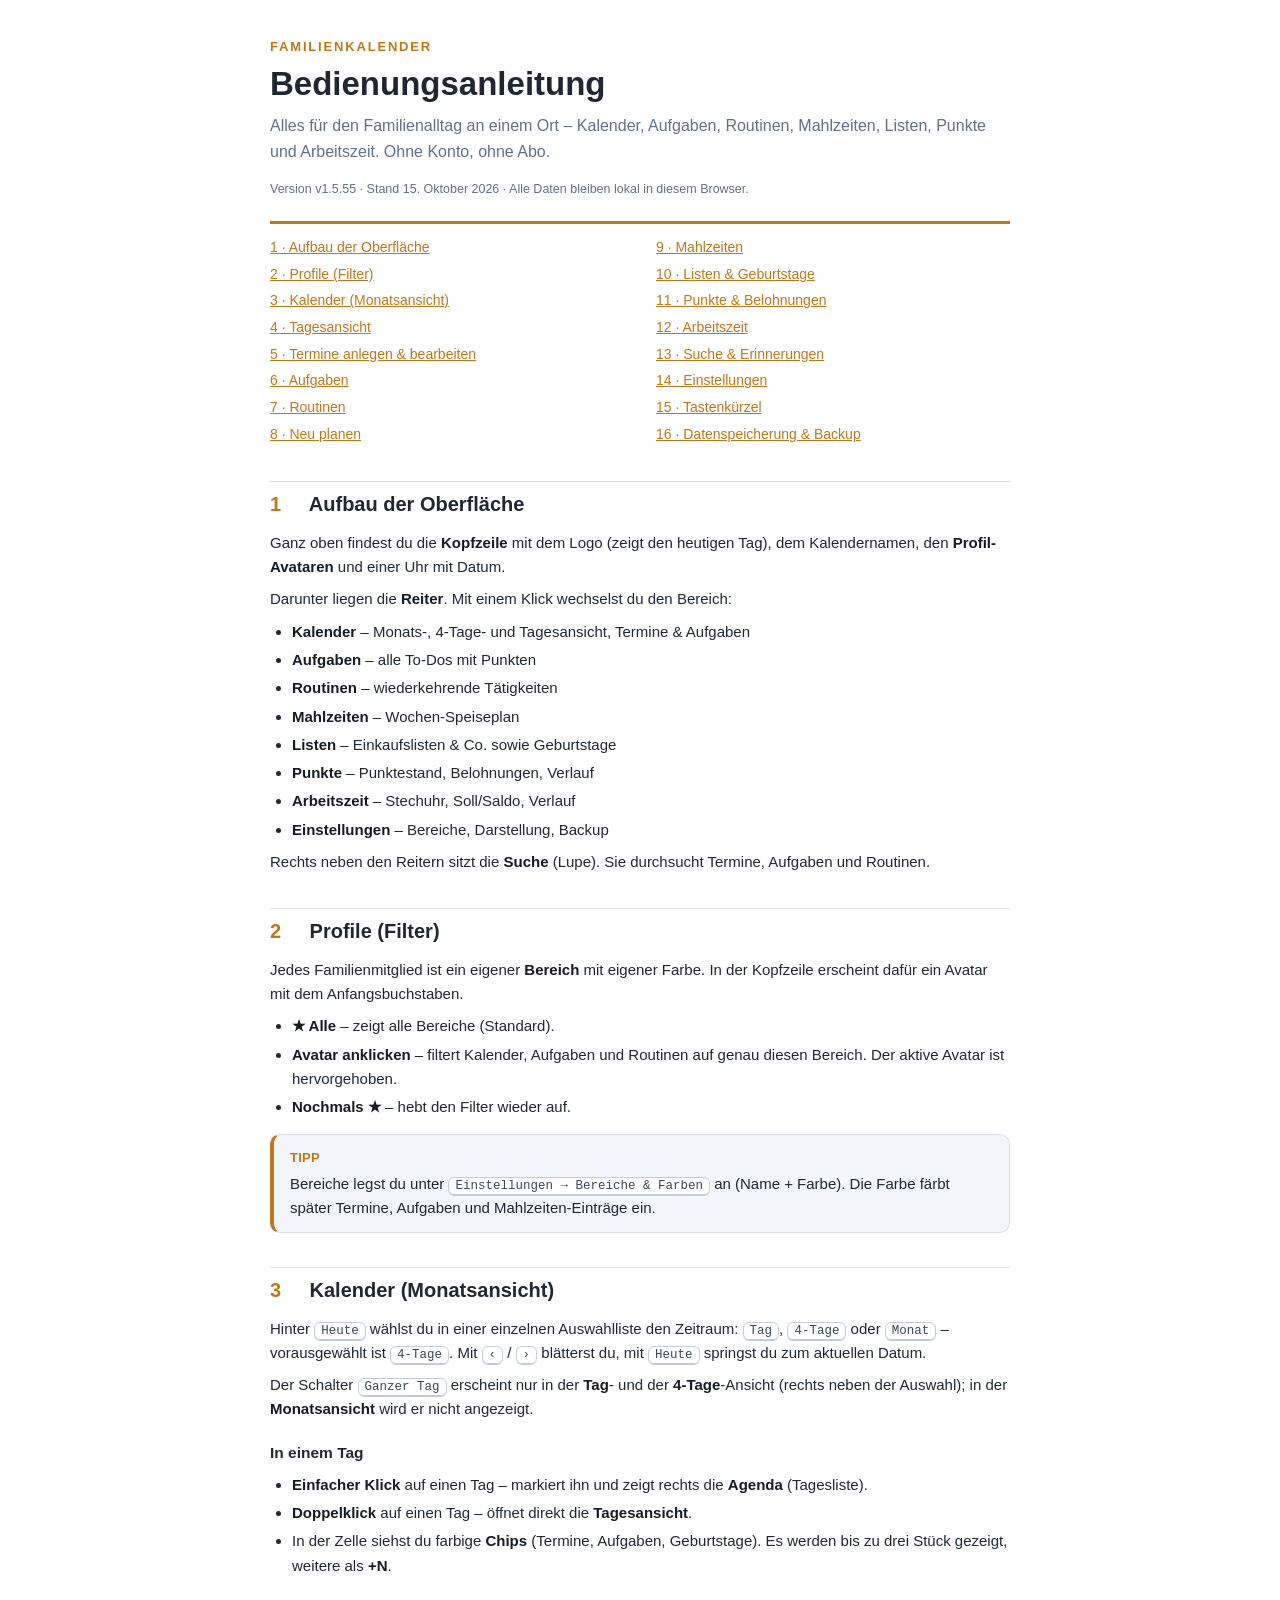
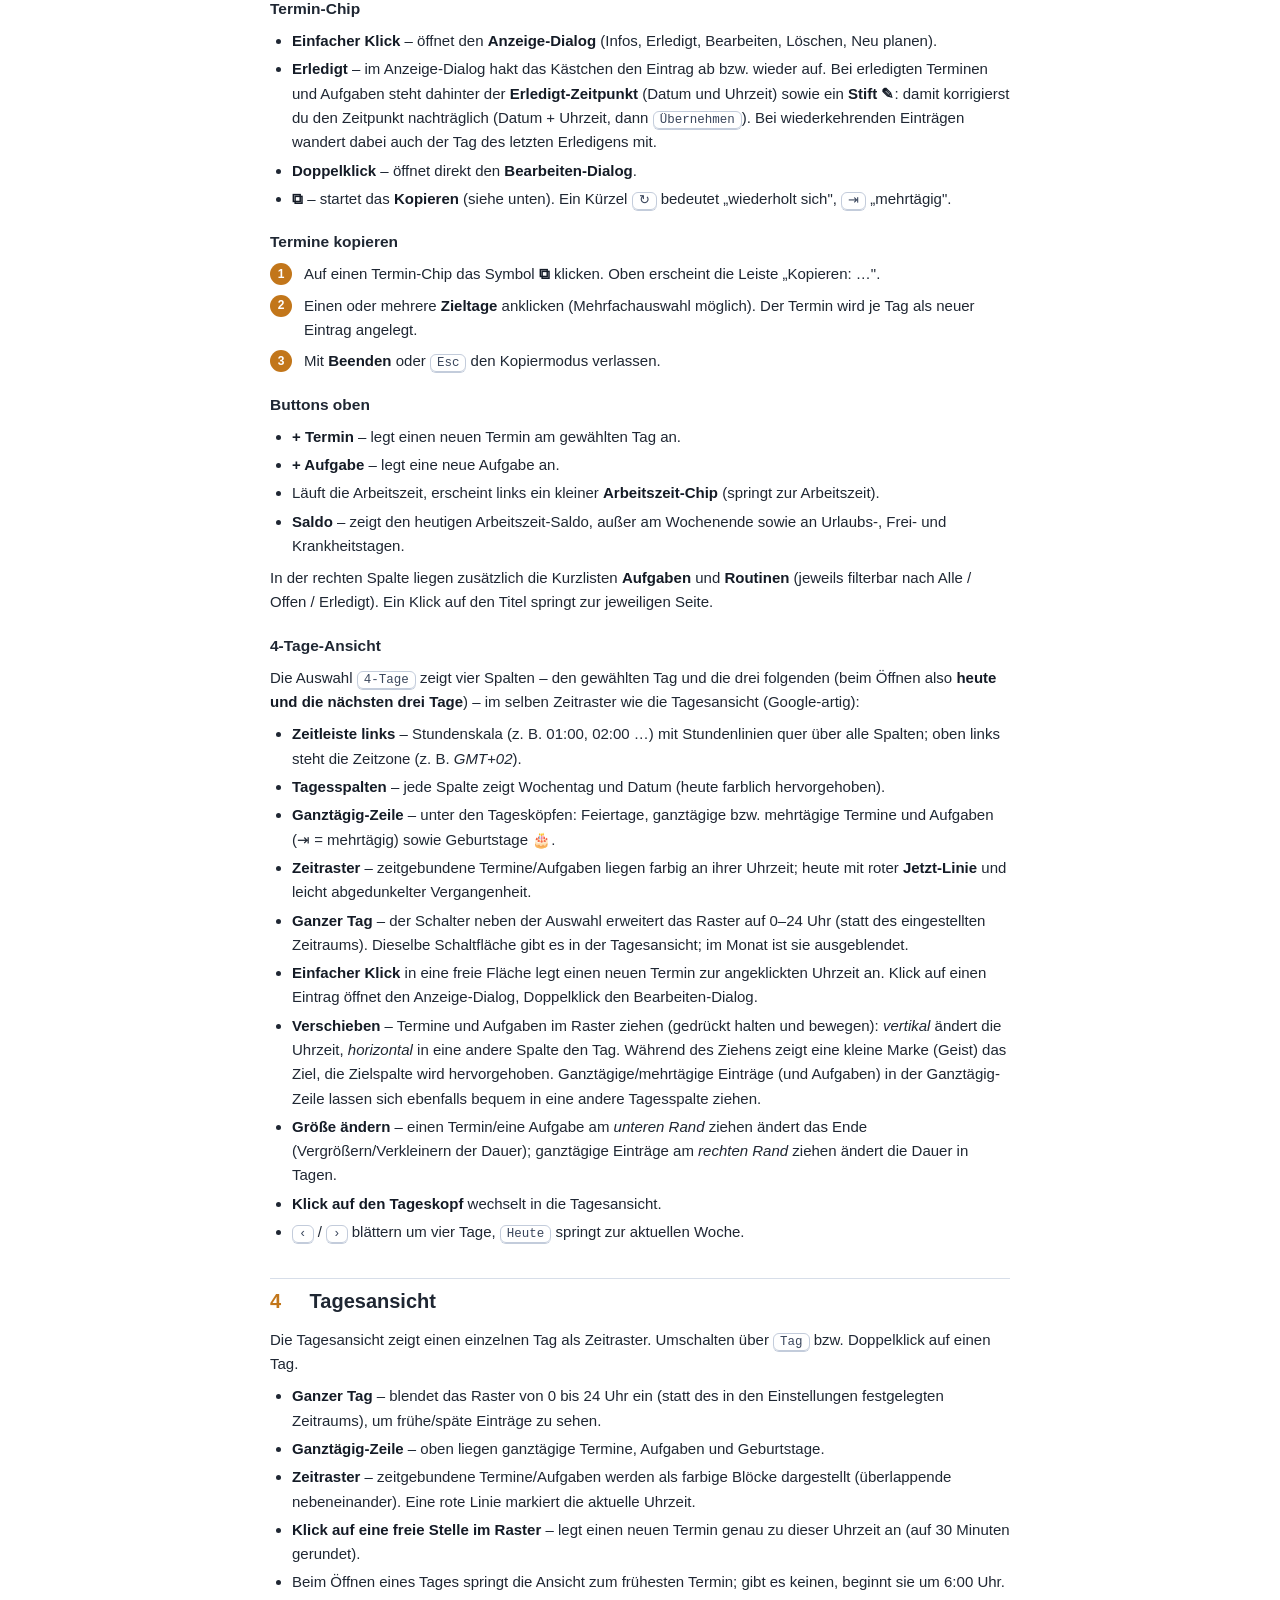
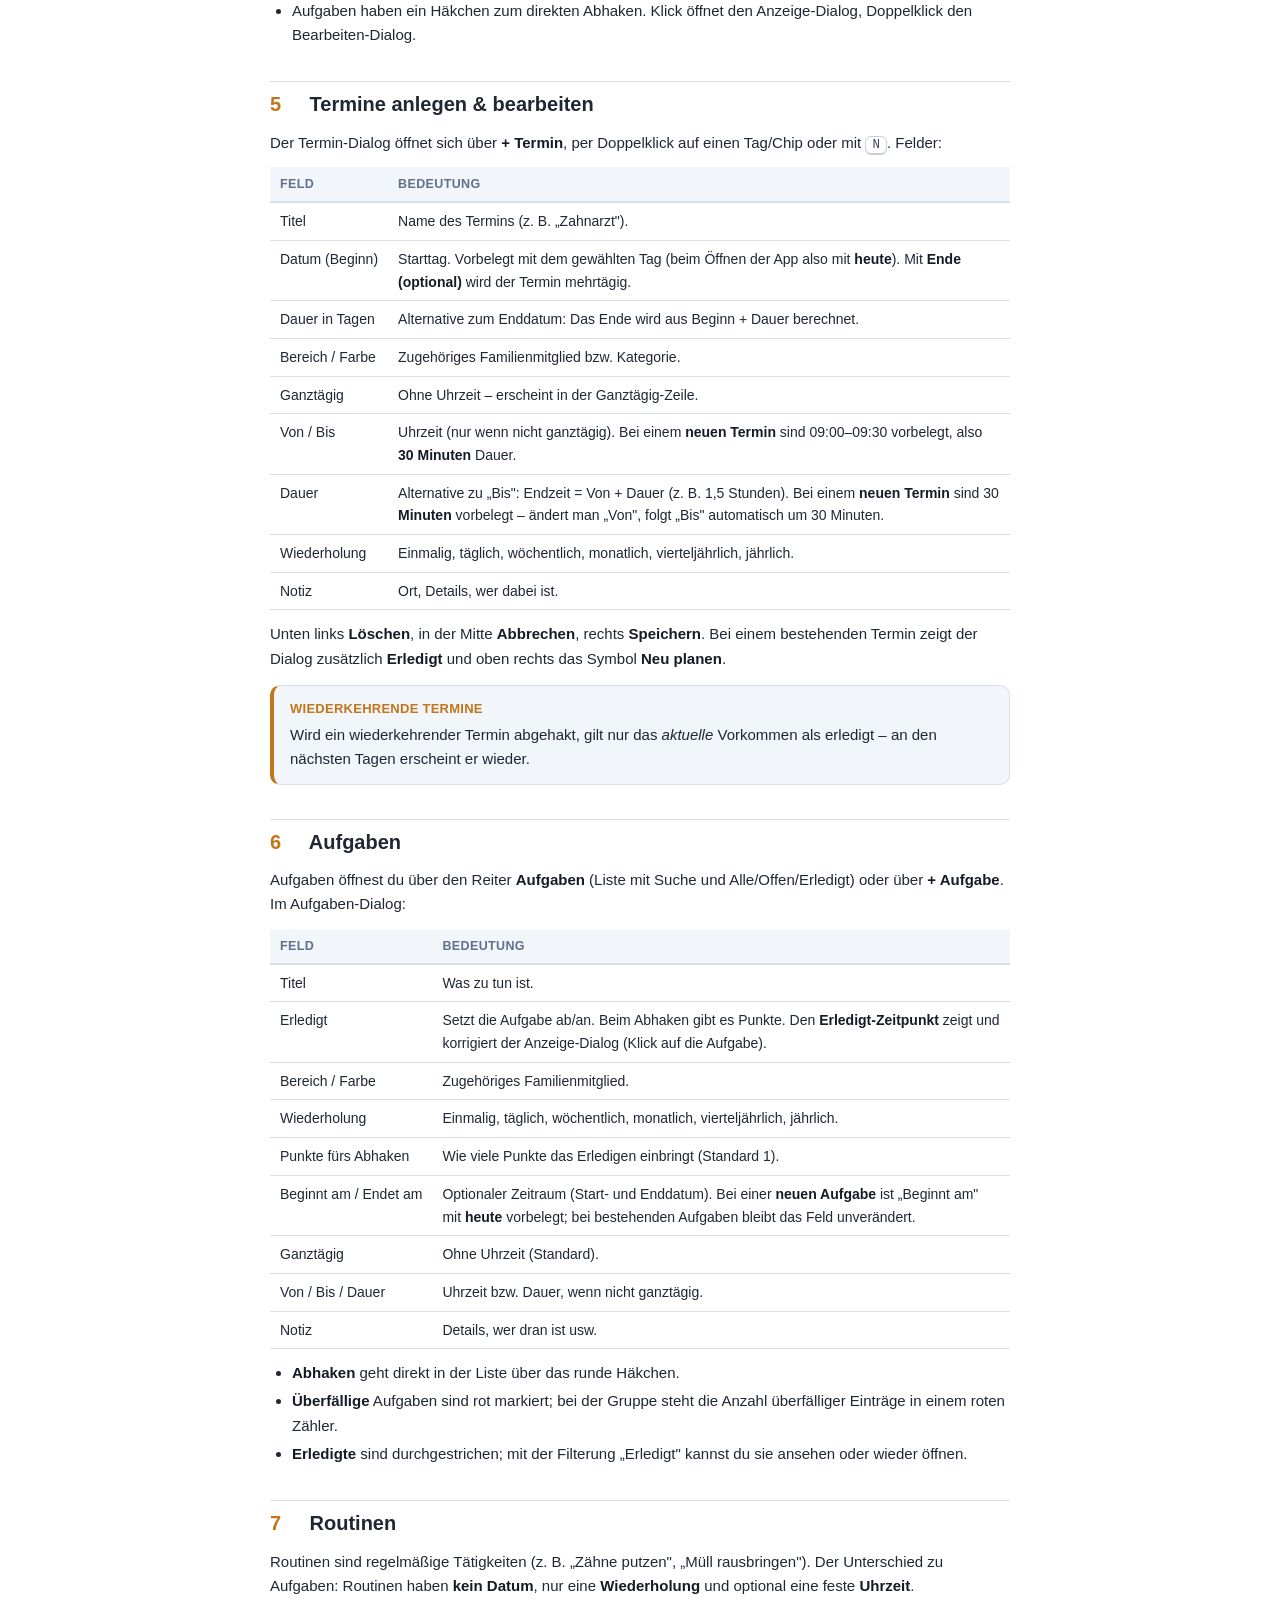
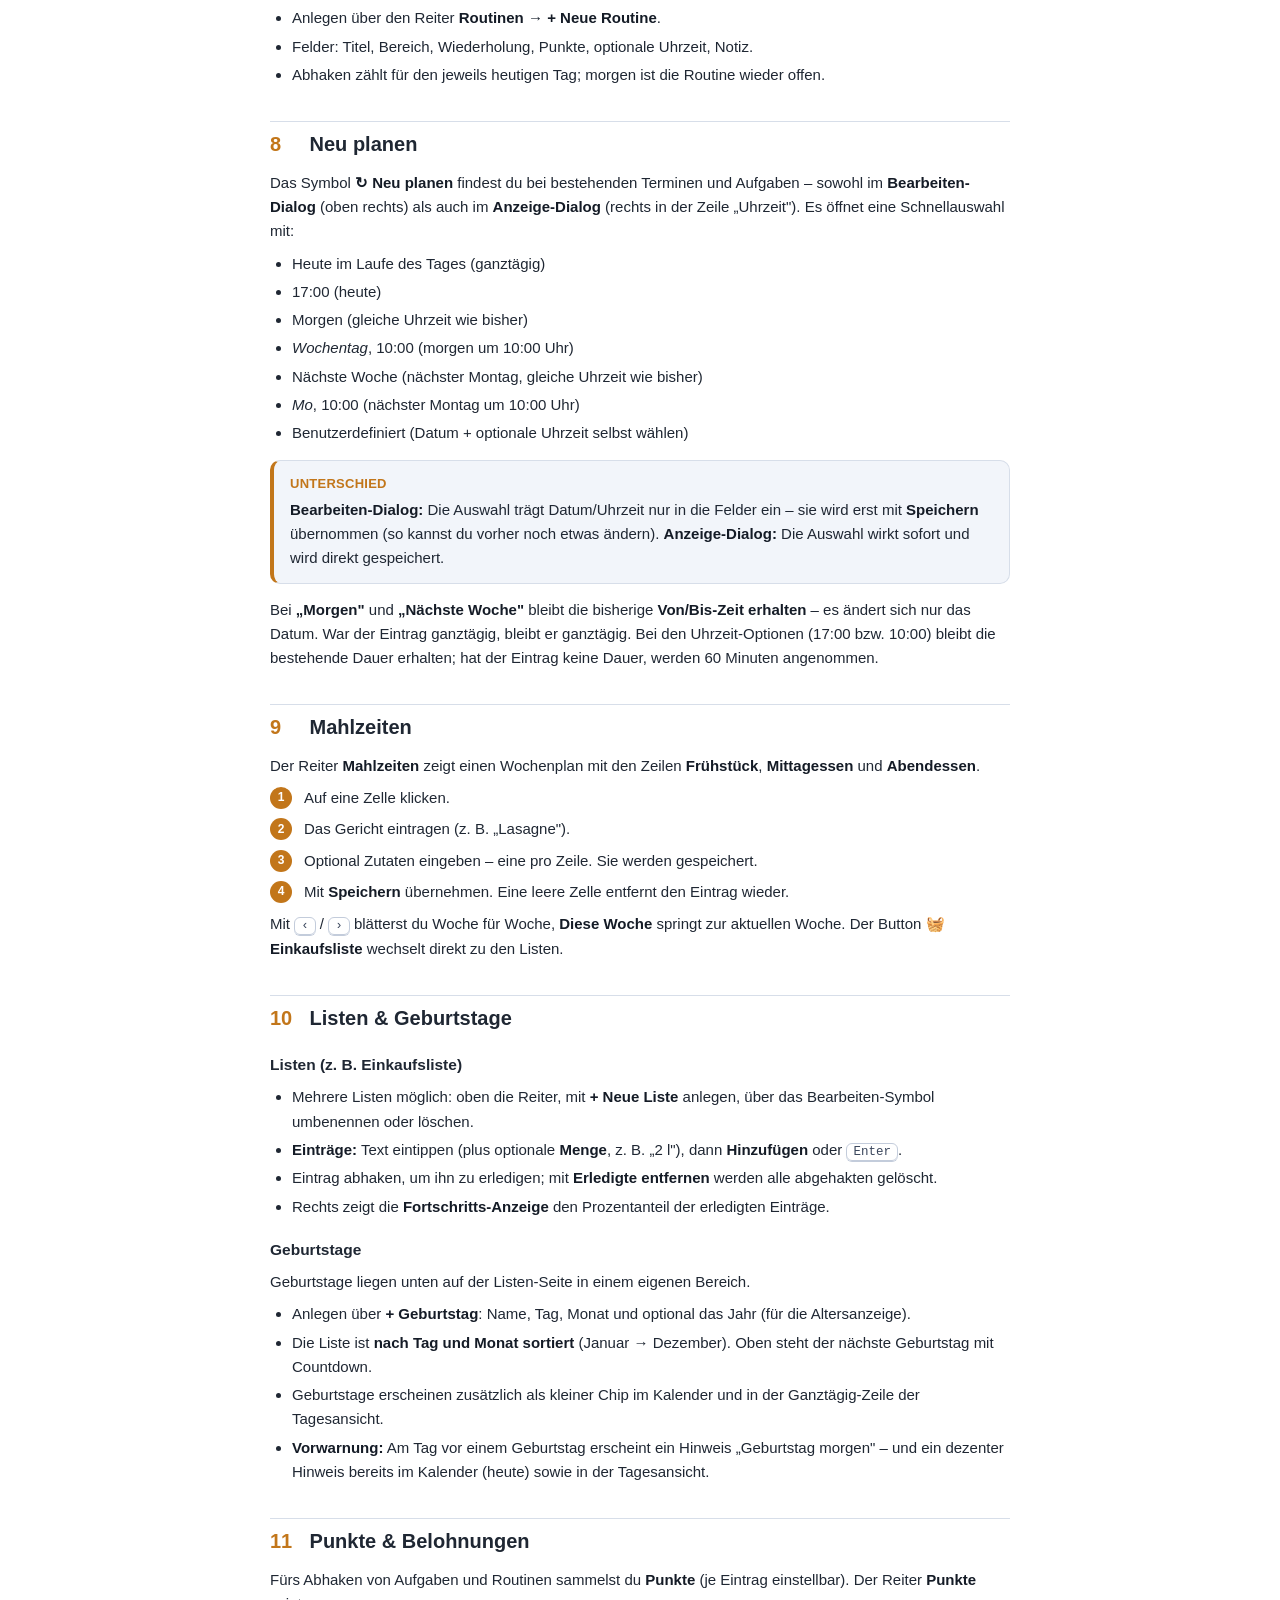
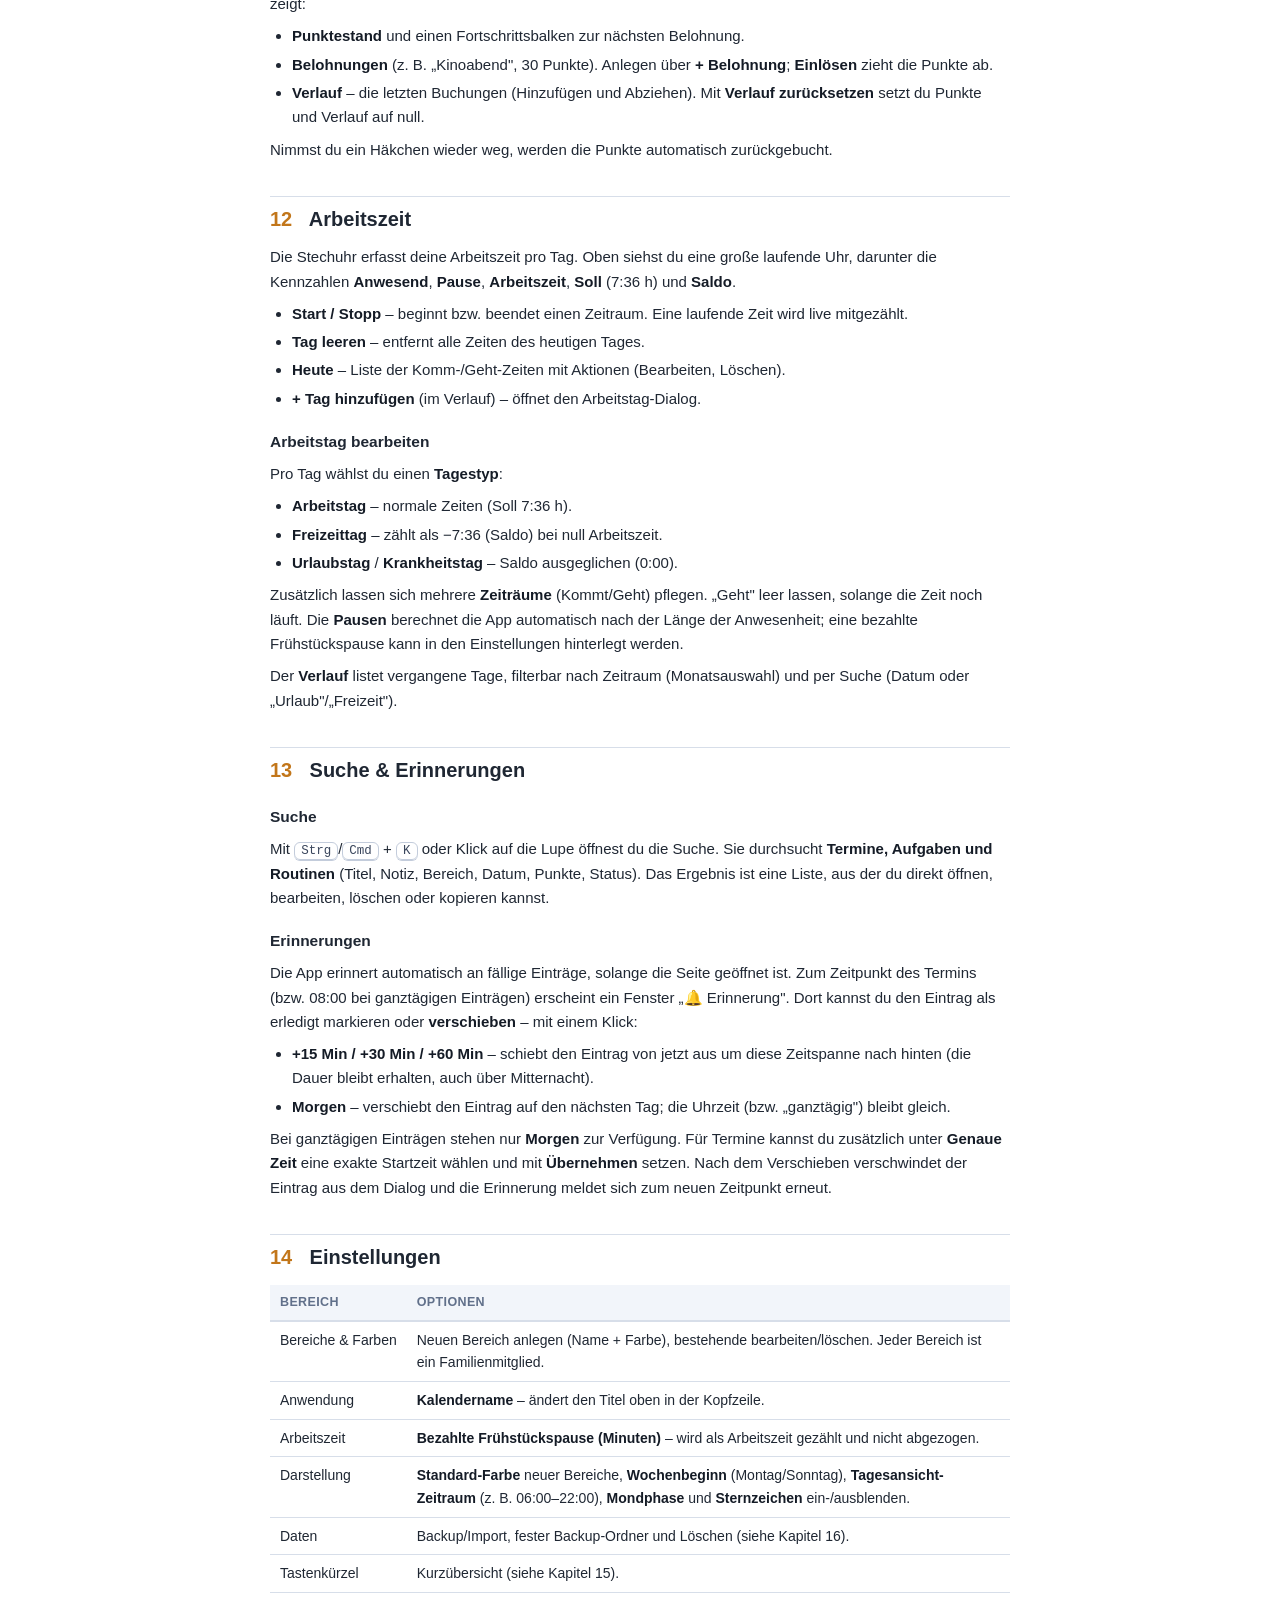
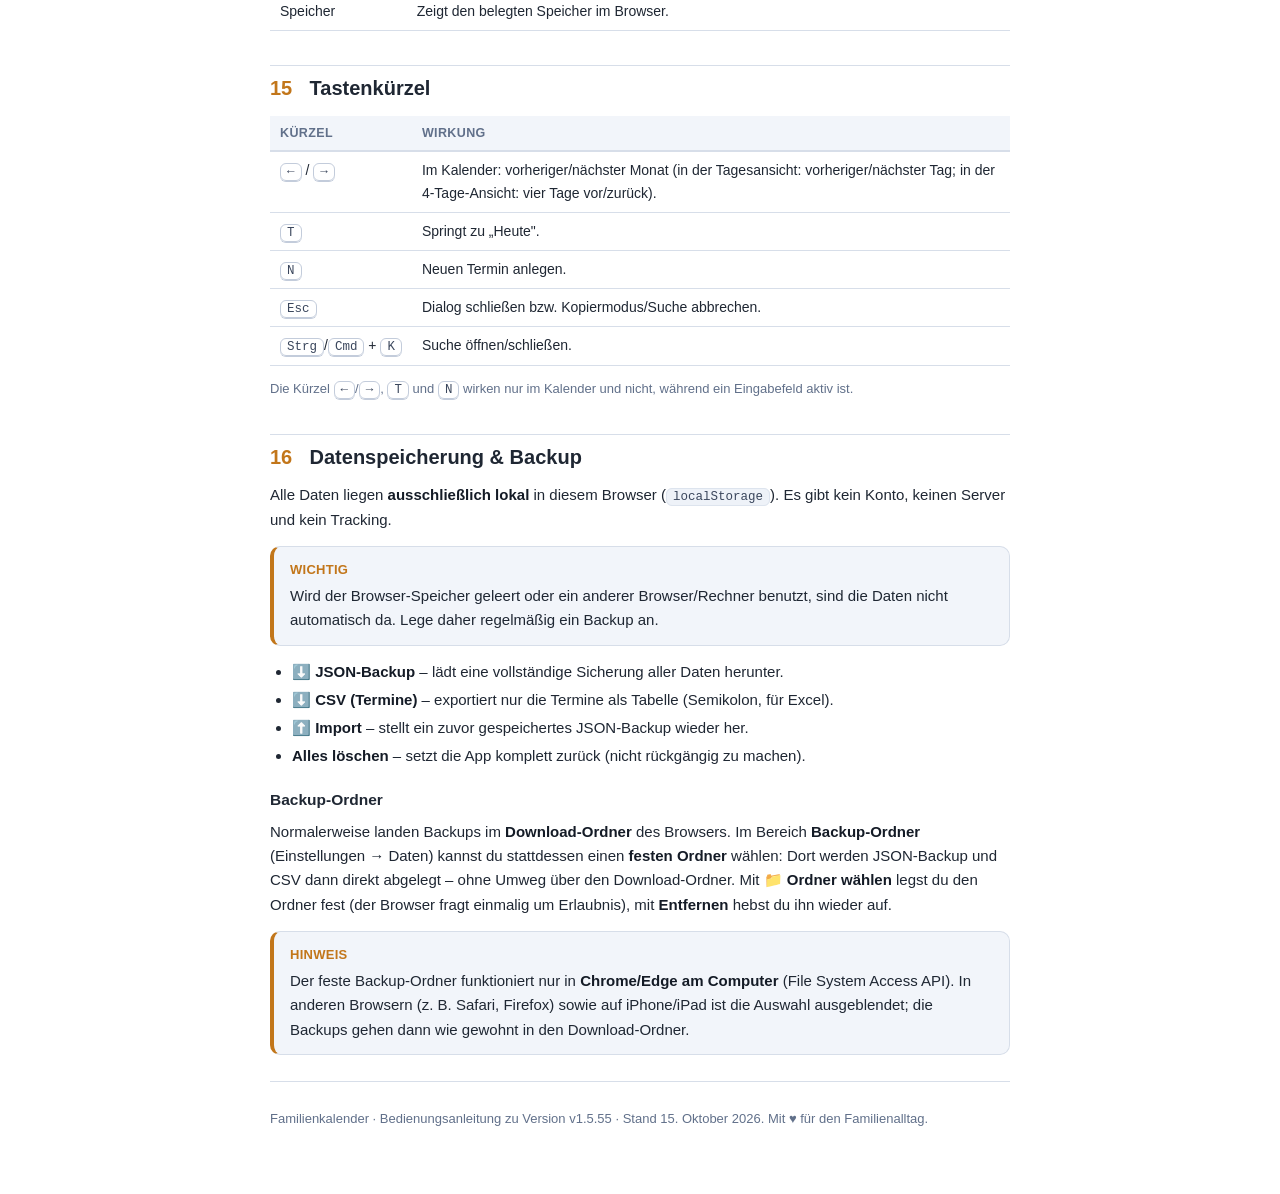
==== Bedienungsanleitung.html @ ff3ef50c "v1.5.55: Neue Termine mit 30 Minuten Dauer vorbelegen - Termin-Dialog: bei einem neuen Termin ist di" ====
<!DOCTYPE html>
<html lang="de">
<head>
<meta charset="utf-8">
<meta name="viewport" content="width=device-width, initial-scale=1">
<title>Bedienungsanleitung – Familienkalender</title>
<style>
  :root{
    --ink:#1f2733; --muted:#61708a; --line:#d7dee9; --soft:#f2f5fa;
    --accent:#c2761a; --accent-soft:#fdf3e0; --code:#eef2f8; --codeink:#3a465c;
  }
  *{box-sizing:border-box}
  html{-webkit-print-color-adjust:exact;print-color-adjust:exact}
  body{
    margin:0;background:#fff;color:var(--ink);
    font:15px/1.62 -apple-system,BlinkMacSystemFont,"Segoe UI",Roboto,Helvetica,Arial,sans-serif;
  }
  .page{max-width:820px;margin:0 auto;padding:36px 40px 60px}
  @page{size:A4;margin:16mm 15mm}
  @media print{
    .page{max-width:none;padding:0}
    h2,h3{break-after:avoid}
    .box,table,li{break-inside:avoid}
    a{color:inherit;text-decoration:none}
  }

  .cover{border-bottom:3px solid var(--accent);padding-bottom:22px;margin-bottom:8px}
  .cover .kicker{font-size:13px;font-weight:700;letter-spacing:.14em;text-transform:uppercase;color:var(--accent)}
  .cover h1{font-size:33px;line-height:1.15;margin:8px 0 10px}
  .cover .lead{font-size:16px;color:var(--muted);margin:0}
  .cover .meta{margin-top:14px;font-size:12.5px;color:var(--muted)}

  h2{font-size:20px;margin:34px 0 10px;padding-top:6px;border-top:1px solid var(--line)}
  h2 .n{display:inline-block;min-width:1.7em;color:var(--accent)}
  h3{font-size:15.5px;margin:18px 0 6px}
  p{margin:8px 0}
  ul,ol{margin:8px 0;padding-left:22px}
  li{margin:4px 0}
  strong{color:#141b26}
  a{color:var(--accent)}
  code,.kbd{
    font-family:ui-monospace,SFMono-Regular,Menlo,Consolas,monospace;
    background:var(--code);color:var(--codeink);border-radius:6px;padding:1px 6px;font-size:12.5px;
    border:1px solid #dde4ee;white-space:nowrap;
  }
  .kbd{background:#fff;border:1px solid #c3ccdb;box-shadow:0 1px 0 #c3ccdb}

  .box{
    background:var(--soft);border:1px solid var(--line);border-left:4px solid var(--accent);
    border-radius:10px;padding:12px 16px;margin:14px 0;
  }
  .box .bt{font-weight:700;font-size:13px;letter-spacing:.02em;text-transform:uppercase;color:var(--accent);margin-bottom:4px}
  .box p:first-of-type{margin-top:0}
  .box p:last-child{margin-bottom:0}

  table{width:100%;border-collapse:collapse;margin:12px 0;font-size:14px}
  th,td{text-align:left;vertical-align:top;padding:7px 10px;border-bottom:1px solid var(--line)}
  thead th{background:var(--soft);border-bottom:2px solid var(--line);font-size:12.5px;text-transform:uppercase;letter-spacing:.03em;color:var(--muted)}
  td:first-child{white-space:nowrap}

  .steps{counter-reset:s;list-style:none;padding-left:0}
  .steps>li{counter-increment:s;position:relative;padding-left:34px;margin:7px 0}
  .steps>li::before{
    content:counter(s);position:absolute;left:0;top:1px;width:22px;height:22px;border-radius:50%;
    background:var(--accent);color:#fff;font-size:12px;font-weight:700;display:grid;place-items:center;
  }
  .toc{columns:2;column-gap:32px;margin:10px 0 4px;font-size:14px}
  .toc a{display:block;padding:2px 0}
  hr{border:0;border-top:1px solid var(--line);margin:26px 0}
  .small{font-size:13px;color:var(--muted)}
</style>
</head>
<body>
<div class="page">

  <header class="cover">
    <div class="kicker">Familienkalender</div>
    <h1>Bedienungsanleitung</h1>
    <p class="lead">Alles für den Familienalltag an einem Ort – Kalender, Aufgaben, Routinen, Mahlzeiten, Listen, Punkte und Arbeitszeit. Ohne Konto, ohne Abo.</p>
    <div class="meta">Version v1.5.55 · Stand 15. Oktober 2026 · Alle Daten bleiben lokal in diesem Browser.</div>
  </header>

  <nav class="toc">
    <a href="#s1">1 · Aufbau der Oberfläche</a>
    <a href="#s2">2 · Profile (Filter)</a>
    <a href="#s3">3 · Kalender (Monatsansicht)</a>
    <a href="#s4">4 · Tagesansicht</a>
    <a href="#s5">5 · Termine anlegen &amp; bearbeiten</a>
    <a href="#s6">6 · Aufgaben</a>
    <a href="#s7">7 · Routinen</a>
    <a href="#s8">8 · Neu planen</a>
    <a href="#s9">9 · Mahlzeiten</a>
    <a href="#s10">10 · Listen &amp; Geburtstage</a>
    <a href="#s11">11 · Punkte &amp; Belohnungen</a>
    <a href="#s12">12 · Arbeitszeit</a>
    <a href="#s13">13 · Suche &amp; Erinnerungen</a>
    <a href="#s14">14 · Einstellungen</a>
    <a href="#s15">15 · Tastenkürzel</a>
    <a href="#s16">16 · Datenspeicherung &amp; Backup</a>
  </nav>

  <h2 id="s1"><span class="n">1</span> Aufbau der Oberfläche</h2>
  <p>Ganz oben findest du die <strong>Kopfzeile</strong> mit dem Logo (zeigt den heutigen Tag), dem Kalendernamen, den <strong>Profil-Avataren</strong> und einer Uhr mit Datum.</p>
  <p>Darunter liegen die <strong>Reiter</strong>. Mit einem Klick wechselst du den Bereich:</p>
  <ul>
    <li><strong>Kalender</strong> – Monats-, 4-Tage- und Tagesansicht, Termine &amp; Aufgaben</li>
    <li><strong>Aufgaben</strong> – alle To-Dos mit Punkten</li>
    <li><strong>Routinen</strong> – wiederkehrende Tätigkeiten</li>
    <li><strong>Mahlzeiten</strong> – Wochen-Speiseplan</li>
    <li><strong>Listen</strong> – Einkaufslisten &amp; Co. sowie Geburtstage</li>
    <li><strong>Punkte</strong> – Punktestand, Belohnungen, Verlauf</li>
    <li><strong>Arbeitszeit</strong> – Stechuhr, Soll/Saldo, Verlauf</li>
    <li><strong>Einstellungen</strong> – Bereiche, Darstellung, Backup</li>
  </ul>
  <p>Rechts neben den Reitern sitzt die <strong>Suche</strong> (Lupe). Sie durchsucht Termine, Aufgaben und Routinen.</p>

  <h2 id="s2"><span class="n">2</span> Profile (Filter)</h2>
  <p>Jedes Familienmitglied ist ein eigener <strong>Bereich</strong> mit eigener Farbe. In der Kopfzeile erscheint dafür ein Avatar mit dem Anfangsbuchstaben.</p>
  <ul>
    <li><strong>★ Alle</strong> – zeigt alle Bereiche (Standard).</li>
    <li><strong>Avatar anklicken</strong> – filtert Kalender, Aufgaben und Routinen auf genau diesen Bereich. Der aktive Avatar ist hervorgehoben.</li>
    <li><strong>Nochmals ★</strong> – hebt den Filter wieder auf.</li>
  </ul>
  <div class="box">
    <div class="bt">Tipp</div>
    <p>Bereiche legst du unter <span class="kbd">Einstellungen → Bereiche &amp; Farben</span> an (Name + Farbe). Die Farbe färbt später Termine, Aufgaben und Mahlzeiten-Einträge ein.</p>
  </div>

  <h2 id="s3"><span class="n">3</span> Kalender (Monatsansicht)</h2>
  <p>Hinter <span class="kbd">Heute</span> wählst du in einer einzelnen Auswahlliste den Zeitraum: <span class="kbd">Tag</span>, <span class="kbd">4-Tage</span> oder <span class="kbd">Monat</span> – vorausgewählt ist <span class="kbd">4-Tage</span>. Mit <span class="kbd">‹</span> / <span class="kbd">›</span> blätterst du, mit <span class="kbd">Heute</span> springst du zum aktuellen Datum.</p>
  <p>Der Schalter <span class="kbd">Ganzer Tag</span> erscheint nur in der <strong>Tag</strong>- und der <strong>4-Tage</strong>-Ansicht (rechts neben der Auswahl); in der <strong>Monatsansicht</strong> wird er nicht angezeigt.</p>
  <h3>In einem Tag</h3>
  <ul>
    <li><strong>Einfacher Klick</strong> auf einen Tag – markiert ihn und zeigt rechts die <strong>Agenda</strong> (Tagesliste).</li>
    <li><strong>Doppelklick</strong> auf einen Tag – öffnet direkt die <strong>Tagesansicht</strong>.</li>
    <li>In der Zelle siehst du farbige <strong>Chips</strong> (Termine, Aufgaben, Geburtstage). Es werden bis zu drei Stück gezeigt, weitere als <strong>+N</strong>.</li>
  </ul>
  <h3>Termin-Chip</h3>
  <ul>
    <li><strong>Einfacher Klick</strong> – öffnet den <strong>Anzeige-Dialog</strong> (Infos, Erledigt, Bearbeiten, Löschen, Neu planen).</li>
    <li><strong>Erledigt</strong> – im Anzeige-Dialog hakt das Kästchen den Eintrag ab bzw. wieder auf. Bei erledigten Terminen und Aufgaben steht dahinter der <strong>Erledigt-Zeitpunkt</strong> (Datum und Uhrzeit) sowie ein <strong>Stift ✎</strong>: damit korrigierst du den Zeitpunkt nachträglich (Datum + Uhrzeit, dann <span class="kbd">Übernehmen</span>). Bei wiederkehrenden Einträgen wandert dabei auch der Tag des letzten Erledigens mit.</li>
    <li><strong>Doppelklick</strong> – öffnet direkt den <strong>Bearbeiten-Dialog</strong>.</li>
    <li><strong>⧉</strong> – startet das <strong>Kopieren</strong> (siehe unten). Ein Kürzel <span class="kbd">↻</span> bedeutet „wiederholt sich", <span class="kbd">⇥</span> „mehrtägig".</li>
  </ul>
  <h3>Termine kopieren</h3>
  <ol class="steps">
    <li>Auf einen Termin-Chip das Symbol <strong>⧉</strong> klicken. Oben erscheint die Leiste „Kopieren: …".</li>
    <li>Einen oder mehrere <strong>Zieltage</strong> anklicken (Mehrfachauswahl möglich). Der Termin wird je Tag als neuer Eintrag angelegt.</li>
    <li>Mit <strong>Beenden</strong> oder <span class="kbd">Esc</span> den Kopiermodus verlassen.</li>
  </ol>
  <h3>Buttons oben</h3>
  <ul>
    <li><strong>+ Termin</strong> – legt einen neuen Termin am gewählten Tag an.</li>
    <li><strong>+ Aufgabe</strong> – legt eine neue Aufgabe an.</li>
    <li>Läuft die Arbeitszeit, erscheint links ein kleiner <strong>Arbeitszeit-Chip</strong> (springt zur Arbeitszeit).</li>
    <li><strong>Saldo</strong> – zeigt den heutigen Arbeitszeit-Saldo, außer am Wochenende sowie an Urlaubs-, Frei- und Krankheitstagen.</li>
  </ul>
  <p>In der rechten Spalte liegen zusätzlich die Kurzlisten <strong>Aufgaben</strong> und <strong>Routinen</strong> (jeweils filterbar nach Alle / Offen / Erledigt). Ein Klick auf den Titel springt zur jeweiligen Seite.</p>

  <h3>4-Tage-Ansicht</h3>
  <p>Die Auswahl <span class="kbd">4-Tage</span> zeigt vier Spalten – den gewählten Tag und die drei folgenden (beim Öffnen also <strong>heute und die nächsten drei Tage</strong>) – im selben Zeitraster wie die Tagesansicht (Google-artig):</p>
  <ul>
    <li><strong>Zeitleiste links</strong> – Stundenskala (z.&nbsp;B. 01:00, 02:00 …) mit Stundenlinien quer über alle Spalten; oben links steht die Zeitzone (z.&nbsp;B. <em>GMT+02</em>).</li>
    <li><strong>Tagesspalten</strong> – jede Spalte zeigt Wochentag und Datum (heute farblich hervorgehoben).</li>
    <li><strong>Ganztägig-Zeile</strong> – unter den Tagesköpfen: Feiertage, ganztägige bzw. mehrtägige Termine und Aufgaben (⇥ = mehrtägig) sowie Geburtstage 🎂.</li>
    <li><strong>Zeitraster</strong> – zeitgebundene Termine/Aufgaben liegen farbig an ihrer Uhrzeit; heute mit roter <strong>Jetzt-Linie</strong> und leicht abgedunkelter Vergangenheit.</li>
    <li><strong>Ganzer Tag</strong> – der Schalter neben der Auswahl erweitert das Raster auf 0–24 Uhr (statt des eingestellten Zeitraums). Dieselbe Schaltfläche gibt es in der Tagesansicht; im Monat ist sie ausgeblendet.</li>
    <li><strong>Einfacher Klick</strong> in eine freie Fläche legt einen neuen Termin zur angeklickten Uhrzeit an. Klick auf einen Eintrag öffnet den Anzeige-Dialog, Doppelklick den Bearbeiten-Dialog.</li>
    <li><strong>Verschieben</strong> – Termine und Aufgaben im Raster ziehen (gedrückt halten und bewegen): <em>vertikal</em> ändert die Uhrzeit, <em>horizontal</em> in eine andere Spalte den Tag. Während des Ziehens zeigt eine kleine Marke (Geist) das Ziel, die Zielspalte wird hervorgehoben. Ganztägige/mehrtägige Einträge (und Aufgaben) in der Ganztägig-Zeile lassen sich ebenfalls bequem in eine andere Tagesspalte ziehen.</li>
    <li><strong>Größe ändern</strong> – einen Termin/eine Aufgabe am <em>unteren Rand</em> ziehen ändert das Ende (Vergrößern/Verkleinern der Dauer); ganztägige Einträge am <em>rechten Rand</em> ziehen ändert die Dauer in Tagen.</li>
    <li><strong>Klick auf den Tageskopf</strong> wechselt in die Tagesansicht.</li>
    <li><span class="kbd">‹</span> / <span class="kbd">›</span> blättern um vier Tage, <span class="kbd">Heute</span> springt zur aktuellen Woche.</li>
  </ul>

  <h2 id="s4"><span class="n">4</span> Tagesansicht</h2>
  <p>Die Tagesansicht zeigt einen einzelnen Tag als Zeitraster. Umschalten über <span class="kbd">Tag</span> bzw. Doppelklick auf einen Tag.</p>
  <ul>
    <li><strong>Ganzer Tag</strong> – blendet das Raster von 0 bis 24 Uhr ein (statt des in den Einstellungen festgelegten Zeitraums), um frühe/späte Einträge zu sehen.</li>
    <li><strong>Ganztägig-Zeile</strong> – oben liegen ganztägige Termine, Aufgaben und Geburtstage.</li>
    <li><strong>Zeitraster</strong> – zeitgebundene Termine/Aufgaben werden als farbige Blöcke dargestellt (überlappende nebeneinander). Eine rote Linie markiert die aktuelle Uhrzeit.</li>
    <li><strong>Klick auf eine freie Stelle im Raster</strong> – legt einen neuen Termin genau zu dieser Uhrzeit an (auf 30 Minuten gerundet).</li>
    <li>Beim Öffnen eines Tages springt die Ansicht zum frühesten Termin; gibt es keinen, beginnt sie um 6:00 Uhr.</li>
    <li>Aufgaben haben ein Häkchen zum direkten Abhaken. Klick öffnet den Anzeige-Dialog, Doppelklick den Bearbeiten-Dialog.</li>
  </ul>

  <h2 id="s5"><span class="n">5</span> Termine anlegen &amp; bearbeiten</h2>
  <p>Der Termin-Dialog öffnet sich über <strong>+ Termin</strong>, per Doppelklick auf einen Tag/Chip oder mit <span class="kbd">N</span>. Felder:</p>
  <table>
    <thead><tr><th>Feld</th><th>Bedeutung</th></tr></thead>
    <tbody>
      <tr><td>Titel</td><td>Name des Termins (z. B. „Zahnarzt").</td></tr>
      <tr><td>Datum (Beginn)</td><td>Starttag. Vorbelegt mit dem gewählten Tag (beim Öffnen der App also mit <strong>heute</strong>). Mit <strong>Ende (optional)</strong> wird der Termin mehrtägig.</td></tr>
      <tr><td>Dauer in Tagen</td><td>Alternative zum Enddatum: Das Ende wird aus Beginn + Dauer berechnet.</td></tr>
      <tr><td>Bereich / Farbe</td><td>Zugehöriges Familienmitglied bzw. Kategorie.</td></tr>
      <tr><td>Ganztägig</td><td>Ohne Uhrzeit – erscheint in der Ganztägig-Zeile.</td></tr>
      <tr><td>Von / Bis</td><td>Uhrzeit (nur wenn nicht ganztägig). Bei einem <strong>neuen Termin</strong> sind 09:00–09:30 vorbelegt, also <strong>30 Minuten</strong> Dauer.</td></tr>
      <tr><td>Dauer</td><td>Alternative zu „Bis": Endzeit = Von + Dauer (z. B. 1,5 Stunden). Bei einem <strong>neuen Termin</strong> sind 30 <strong>Minuten</strong> vorbelegt – ändert man „Von", folgt „Bis" automatisch um 30 Minuten.</td></tr>
      <tr><td>Wiederholung</td><td>Einmalig, täglich, wöchentlich, monatlich, vierteljährlich, jährlich.</td></tr>
      <tr><td>Notiz</td><td>Ort, Details, wer dabei ist.</td></tr>
    </tbody>
  </table>
  <p>Unten links <strong>Löschen</strong>, in der Mitte <strong>Abbrechen</strong>, rechts <strong>Speichern</strong>. Bei einem bestehenden Termin zeigt der Dialog zusätzlich <strong>Erledigt</strong> und oben rechts das Symbol <strong>Neu planen</strong>.</p>
  <div class="box">
    <div class="bt">Wiederkehrende Termine</div>
    <p>Wird ein wiederkehrender Termin abgehakt, gilt nur das <em>aktuelle</em> Vorkommen als erledigt – an den nächsten Tagen erscheint er wieder.</p>
  </div>

  <h2 id="s6"><span class="n">6</span> Aufgaben</h2>
  <p>Aufgaben öffnest du über den Reiter <strong>Aufgaben</strong> (Liste mit Suche und Alle/Offen/Erledigt) oder über <strong>+ Aufgabe</strong>. Im Aufgaben-Dialog:</p>
  <table>
    <thead><tr><th>Feld</th><th>Bedeutung</th></tr></thead>
    <tbody>
      <tr><td>Titel</td><td>Was zu tun ist.</td></tr>
      <tr><td>Erledigt</td><td>Setzt die Aufgabe ab/an. Beim Abhaken gibt es Punkte. Den <strong>Erledigt-Zeitpunkt</strong> zeigt und korrigiert der Anzeige-Dialog (Klick auf die Aufgabe).</td>
      <tr><td>Bereich / Farbe</td><td>Zugehöriges Familienmitglied.</td></tr>
      <tr><td>Wiederholung</td><td>Einmalig, täglich, wöchentlich, monatlich, vierteljährlich, jährlich.</td></tr>
      <tr><td>Punkte fürs Abhaken</td><td>Wie viele Punkte das Erledigen einbringt (Standard 1).</td></tr>
      <tr><td>Beginnt am / Endet am</td><td>Optionaler Zeitraum (Start- und Enddatum). Bei einer <strong>neuen Aufgabe</strong> ist „Beginnt am" mit <strong>heute</strong> vorbelegt; bei bestehenden Aufgaben bleibt das Feld unverändert.</td></tr>
      <tr><td>Ganztägig</td><td>Ohne Uhrzeit (Standard).</td></tr>
      <tr><td>Von / Bis / Dauer</td><td>Uhrzeit bzw. Dauer, wenn nicht ganztägig.</td></tr>
      <tr><td>Notiz</td><td>Details, wer dran ist usw.</td></tr>
    </tbody>
  </table>
  <ul>
    <li><strong>Abhaken</strong> geht direkt in der Liste über das runde Häkchen.</li>
    <li><strong>Überfällige</strong> Aufgaben sind rot markiert; bei der Gruppe steht die Anzahl überfälliger Einträge in einem roten Zähler.</li>
    <li><strong>Erledigte</strong> sind durchgestrichen; mit der Filterung „Erledigt" kannst du sie ansehen oder wieder öffnen.</li>
  </ul>

  <h2 id="s7"><span class="n">7</span> Routinen</h2>
  <p>Routinen sind regelmäßige Tätigkeiten (z. B. „Zähne putzen", „Müll rausbringen"). Der Unterschied zu Aufgaben: Routinen haben <strong>kein Datum</strong>, nur eine <strong>Wiederholung</strong> und optional eine feste <strong>Uhrzeit</strong>.</p>
  <ul>
    <li>Anlegen über den Reiter <strong>Routinen</strong> → <strong>+ Neue Routine</strong>.</li>
    <li>Felder: Titel, Bereich, Wiederholung, Punkte, optionale Uhrzeit, Notiz.</li>
    <li>Abhaken zählt für den jeweils heutigen Tag; morgen ist die Routine wieder offen.</li>
  </ul>

  <h2 id="s8"><span class="n">8</span> Neu planen</h2>
  <p>Das Symbol <strong>↻ Neu planen</strong> findest du bei bestehenden Terminen und Aufgaben – sowohl im <strong>Bearbeiten-Dialog</strong> (oben rechts) als auch im <strong>Anzeige-Dialog</strong> (rechts in der Zeile „Uhrzeit"). Es öffnet eine Schnellauswahl mit:</p>
  <ul>
    <li>Heute im Laufe des Tages (ganztägig)</li>
    <li>17:00 (heute)</li>
    <li>Morgen (gleiche Uhrzeit wie bisher)</li>
    <li><em>Wochentag</em>, 10:00 (morgen um 10:00 Uhr)</li>
    <li>Nächste Woche (nächster Montag, gleiche Uhrzeit wie bisher)</li>
    <li><em>Mo</em>, 10:00 (nächster Montag um 10:00 Uhr)</li>
    <li>Benutzerdefiniert (Datum + optionale Uhrzeit selbst wählen)</li>
  </ul>
  <div class="box">
    <div class="bt">Unterschied</div>
    <p><strong>Bearbeiten-Dialog:</strong> Die Auswahl trägt Datum/Uhrzeit nur in die Felder ein – sie wird erst mit <strong>Speichern</strong> übernommen (so kannst du vorher noch etwas ändern). <strong>Anzeige-Dialog:</strong> Die Auswahl wirkt sofort und wird direkt gespeichert.</p>
  </div>
  <p>Bei <strong>„Morgen"</strong> und <strong>„Nächste Woche"</strong> bleibt die bisherige <strong>Von/Bis-Zeit erhalten</strong> – es ändert sich nur das Datum. War der Eintrag ganztägig, bleibt er ganztägig. Bei den Uhrzeit-Optionen (17:00 bzw. 10:00) bleibt die bestehende Dauer erhalten; hat der Eintrag keine Dauer, werden 60 Minuten angenommen.</p>

  <h2 id="s9"><span class="n">9</span> Mahlzeiten</h2>
  <p>Der Reiter <strong>Mahlzeiten</strong> zeigt einen Wochenplan mit den Zeilen <strong>Frühstück</strong>, <strong>Mittagessen</strong> und <strong>Abendessen</strong>.</p>
  <ol class="steps">
    <li>Auf eine Zelle klicken.</li>
    <li>Das Gericht eintragen (z. B. „Lasagne").</li>
    <li>Optional Zutaten eingeben – eine pro Zeile. Sie werden gespeichert.</li>
    <li>Mit <strong>Speichern</strong> übernehmen. Eine leere Zelle entfernt den Eintrag wieder.</li>
  </ol>
  <p>Mit <span class="kbd">‹</span> / <span class="kbd">›</span> blätterst du Woche für Woche, <strong>Diese Woche</strong> springt zur aktuellen Woche. Der Button <strong>🧺 Einkaufsliste</strong> wechselt direkt zu den Listen.</p>

  <h2 id="s10"><span class="n">10</span> Listen &amp; Geburtstage</h2>
  <h3>Listen (z. B. Einkaufsliste)</h3>
  <ul>
    <li>Mehrere Listen möglich: oben die Reiter, mit <strong>+ Neue Liste</strong> anlegen, über das Bearbeiten-Symbol umbenennen oder löschen.</li>
    <li><strong>Einträge:</strong> Text eintippen (plus optionale <strong>Menge</strong>, z. B. „2 l"), dann <strong>Hinzufügen</strong> oder <span class="kbd">Enter</span>.</li>
    <li>Eintrag abhaken, um ihn zu erledigen; mit <strong>Erledigte entfernen</strong> werden alle abgehakten gelöscht.</li>
    <li>Rechts zeigt die <strong>Fortschritts-Anzeige</strong> den Prozentanteil der erledigten Einträge.</li>
  </ul>
  <h3>Geburtstage</h3>
  <p>Geburtstage liegen unten auf der Listen-Seite in einem eigenen Bereich.</p>
  <ul>
    <li>Anlegen über <strong>+ Geburtstag</strong>: Name, Tag, Monat und optional das Jahr (für die Altersanzeige).</li>
    <li>Die Liste ist <strong>nach Tag und Monat sortiert</strong> (Januar → Dezember). Oben steht der nächste Geburtstag mit Countdown.</li>
    <li>Geburtstage erscheinen zusätzlich als kleiner Chip im Kalender und in der Ganztägig-Zeile der Tagesansicht.</li>
    <li><strong>Vorwarnung:</strong> Am Tag vor einem Geburtstag erscheint ein Hinweis „Geburtstag morgen" – und ein dezenter Hinweis bereits im Kalender (heute) sowie in der Tagesansicht.</li>
  </ul>

  <h2 id="s11"><span class="n">11</span> Punkte &amp; Belohnungen</h2>
  <p>Fürs Abhaken von Aufgaben und Routinen sammelst du <strong>Punkte</strong> (je Eintrag einstellbar). Der Reiter <strong>Punkte</strong> zeigt:</p>
  <ul>
    <li><strong>Punktestand</strong> und einen Fortschrittsbalken zur nächsten Belohnung.</li>
    <li><strong>Belohnungen</strong> (z. B. „Kinoabend", 30 Punkte). Anlegen über <strong>+ Belohnung</strong>; <strong>Einlösen</strong> zieht die Punkte ab.</li>
    <li><strong>Verlauf</strong> – die letzten Buchungen (Hinzufügen und Abziehen). Mit <strong>Verlauf zurücksetzen</strong> setzt du Punkte und Verlauf auf null.</li>
  </ul>
  <p>Nimmst du ein Häkchen wieder weg, werden die Punkte automatisch zurückgebucht.</p>

  <h2 id="s12"><span class="n">12</span> Arbeitszeit</h2>
  <p>Die Stechuhr erfasst deine Arbeitszeit pro Tag. Oben siehst du eine große laufende Uhr, darunter die Kennzahlen <strong>Anwesend</strong>, <strong>Pause</strong>, <strong>Arbeitszeit</strong>, <strong>Soll</strong> (7:36 h) und <strong>Saldo</strong>.</p>
  <ul>
    <li><strong>Start / Stopp</strong> – beginnt bzw. beendet einen Zeitraum. Eine laufende Zeit wird live mitgezählt.</li>
    <li><strong>Tag leeren</strong> – entfernt alle Zeiten des heutigen Tages.</li>
    <li><strong>Heute</strong> – Liste der Komm-/Geht-Zeiten mit Aktionen (Bearbeiten, Löschen).</li>
    <li><strong>+ Tag hinzufügen</strong> (im Verlauf) – öffnet den Arbeitstag-Dialog.</li>
  </ul>
  <h3>Arbeitstag bearbeiten</h3>
  <p>Pro Tag wählst du einen <strong>Tagestyp</strong>:</p>
  <ul>
    <li><strong>Arbeitstag</strong> – normale Zeiten (Soll 7:36 h).</li>
    <li><strong>Freizeittag</strong> – zählt als −7:36 (Saldo) bei null Arbeitszeit.</li>
    <li><strong>Urlaubstag</strong> / <strong>Krankheitstag</strong> – Saldo ausgeglichen (0:00).</li>
  </ul>
  <p>Zusätzlich lassen sich mehrere <strong>Zeiträume</strong> (Kommt/Geht) pflegen. „Geht" leer lassen, solange die Zeit noch läuft. Die <strong>Pausen</strong> berechnet die App automatisch nach der Länge der Anwesenheit; eine bezahlte Frühstückspause kann in den Einstellungen hinterlegt werden.</p>
  <p>Der <strong>Verlauf</strong> listet vergangene Tage, filterbar nach Zeitraum (Monatsauswahl) und per Suche (Datum oder „Urlaub"/„Freizeit").</p>

  <h2 id="s13"><span class="n">13</span> Suche &amp; Erinnerungen</h2>
  <h3>Suche</h3>
  <p>Mit <span class="kbd">Strg</span>/<span class="kbd">Cmd</span> + <span class="kbd">K</span> oder Klick auf die Lupe öffnest du die Suche. Sie durchsucht <strong>Termine, Aufgaben und Routinen</strong> (Titel, Notiz, Bereich, Datum, Punkte, Status). Das Ergebnis ist eine Liste, aus der du direkt öffnen, bearbeiten, löschen oder kopieren kannst.</p>
  <h3>Erinnerungen</h3>
  <p>Die App erinnert automatisch an fällige Einträge, solange die Seite geöffnet ist. Zum Zeitpunkt des Termins (bzw. 08:00 bei ganztägigen Einträgen) erscheint ein Fenster „🔔 Erinnerung". Dort kannst du den Eintrag als erledigt markieren oder <strong>verschieben</strong> – mit einem Klick:</p>
  <ul>
    <li><strong>+15 Min / +30 Min / +60 Min</strong> – schiebt den Eintrag von jetzt aus um diese Zeitspanne nach hinten (die Dauer bleibt erhalten, auch über Mitternacht).</li>
    <li><strong>Morgen</strong> – verschiebt den Eintrag auf den nächsten Tag; die Uhrzeit (bzw. „ganztägig") bleibt gleich.</li>
  </ul>
  <p>Bei ganztägigen Einträgen stehen nur <strong>Morgen</strong> zur Verfügung. Für Termine kannst du zusätzlich unter <strong>Genaue Zeit</strong> eine exakte Startzeit wählen und mit <strong>Übernehmen</strong> setzen. Nach dem Verschieben verschwindet der Eintrag aus dem Dialog und die Erinnerung meldet sich zum neuen Zeitpunkt erneut.</p>

  <h2 id="s14"><span class="n">14</span> Einstellungen</h2>
  <table>
    <thead><tr><th>Bereich</th><th>Optionen</th></tr></thead>
    <tbody>
      <tr><td>Bereiche &amp; Farben</td><td>Neuen Bereich anlegen (Name + Farbe), bestehende bearbeiten/löschen. Jeder Bereich ist ein Familienmitglied.</td></tr>
      <tr><td>Anwendung</td><td><strong>Kalendername</strong> – ändert den Titel oben in der Kopfzeile.</td></tr>
      <tr><td>Arbeitszeit</td><td><strong>Bezahlte Frühstückspause (Minuten)</strong> – wird als Arbeitszeit gezählt und nicht abgezogen.</td></tr>
      <tr><td>Darstellung</td><td><strong>Standard-Farbe</strong> neuer Bereiche, <strong>Wochenbeginn</strong> (Montag/Sonntag), <strong>Tagesansicht-Zeitraum</strong> (z. B. 06:00–22:00), <strong>Mondphase</strong> und <strong>Sternzeichen</strong> ein-/ausblenden.</td></tr>
      <tr><td>Daten</td><td>Backup/Import, fester Backup-Ordner und Löschen (siehe Kapitel 16).</td></tr>
      <tr><td>Tastenkürzel</td><td>Kurzübersicht (siehe Kapitel 15).</td></tr>
      <tr><td>Speicher</td><td>Zeigt den belegten Speicher im Browser.</td></tr>
    </tbody>
  </table>

  <h2 id="s15"><span class="n">15</span> Tastenkürzel</h2>
  <table>
    <thead><tr><th>Kürzel</th><th>Wirkung</th></tr></thead>
    <tbody>
      <tr><td><span class="kbd">←</span> / <span class="kbd">→</span></td><td>Im Kalender: vorheriger/nächster Monat (in der Tagesansicht: vorheriger/nächster Tag; in der 4-Tage-Ansicht: vier Tage vor/zurück).</td></tr>
      <tr><td><span class="kbd">T</span></td><td>Springt zu „Heute".</td></tr>
      <tr><td><span class="kbd">N</span></td><td>Neuen Termin anlegen.</td></tr>
      <tr><td><span class="kbd">Esc</span></td><td>Dialog schließen bzw. Kopiermodus/Suche abbrechen.</td></tr>
      <tr><td><span class="kbd">Strg</span>/<span class="kbd">Cmd</span> + <span class="kbd">K</span></td><td>Suche öffnen/schließen.</td></tr>
    </tbody>
  </table>
  <p class="small">Die Kürzel <span class="kbd">←</span>/<span class="kbd">→</span>, <span class="kbd">T</span> und <span class="kbd">N</span> wirken nur im Kalender und nicht, während ein Eingabefeld aktiv ist.</p>

  <h2 id="s16"><span class="n">16</span> Datenspeicherung &amp; Backup</h2>
  <p>Alle Daten liegen <strong>ausschließlich lokal</strong> in diesem Browser (<code>localStorage</code>). Es gibt kein Konto, keinen Server und kein Tracking.</p>
  <div class="box">
    <div class="bt">Wichtig</div>
    <p>Wird der Browser-Speicher geleert oder ein anderer Browser/Rechner benutzt, sind die Daten nicht automatisch da. Lege daher regelmäßig ein Backup an.</p>
  </div>
  <ul>
    <li><strong>⬇️ JSON-Backup</strong> – lädt eine vollständige Sicherung aller Daten herunter.</li>
    <li><strong>⬇️ CSV (Termine)</strong> – exportiert nur die Termine als Tabelle (Semikolon, für Excel).</li>
    <li><strong>⬆️ Import</strong> – stellt ein zuvor gespeichertes JSON-Backup wieder her.</li>
    <li><strong>Alles löschen</strong> – setzt die App komplett zurück (nicht rückgängig zu machen).</li>
  </ul>
  <h3>Backup-Ordner</h3>
  <p>Normalerweise landen Backups im <strong>Download-Ordner</strong> des Browsers. Im Bereich <strong>Backup-Ordner</strong> (Einstellungen → Daten) kannst du stattdessen einen <strong>festen Ordner</strong> wählen: Dort werden JSON-Backup und CSV dann direkt abgelegt – ohne Umweg über den Download-Ordner. Mit <strong>📁 Ordner wählen</strong> legst du den Ordner fest (der Browser fragt einmalig um Erlaubnis), mit <strong>Entfernen</strong> hebst du ihn wieder auf.</p>
  <div class="box">
    <div class="bt">Hinweis</div>
    <p>Der feste Backup-Ordner funktioniert nur in <strong>Chrome/Edge am Computer</strong> (File System Access API). In anderen Browsern (z. B. Safari, Firefox) sowie auf iPhone/iPad ist die Auswahl ausgeblendet; die Backups gehen dann wie gewohnt in den Download-Ordner.</p>
  </div>

  <hr>
  <p class="small">Familienkalender · Bedienungsanleitung zu Version v1.5.55 · Stand 15. Oktober 2026. Mit ♥ für den Familienalltag.</p>

</div>
</body>
</html>
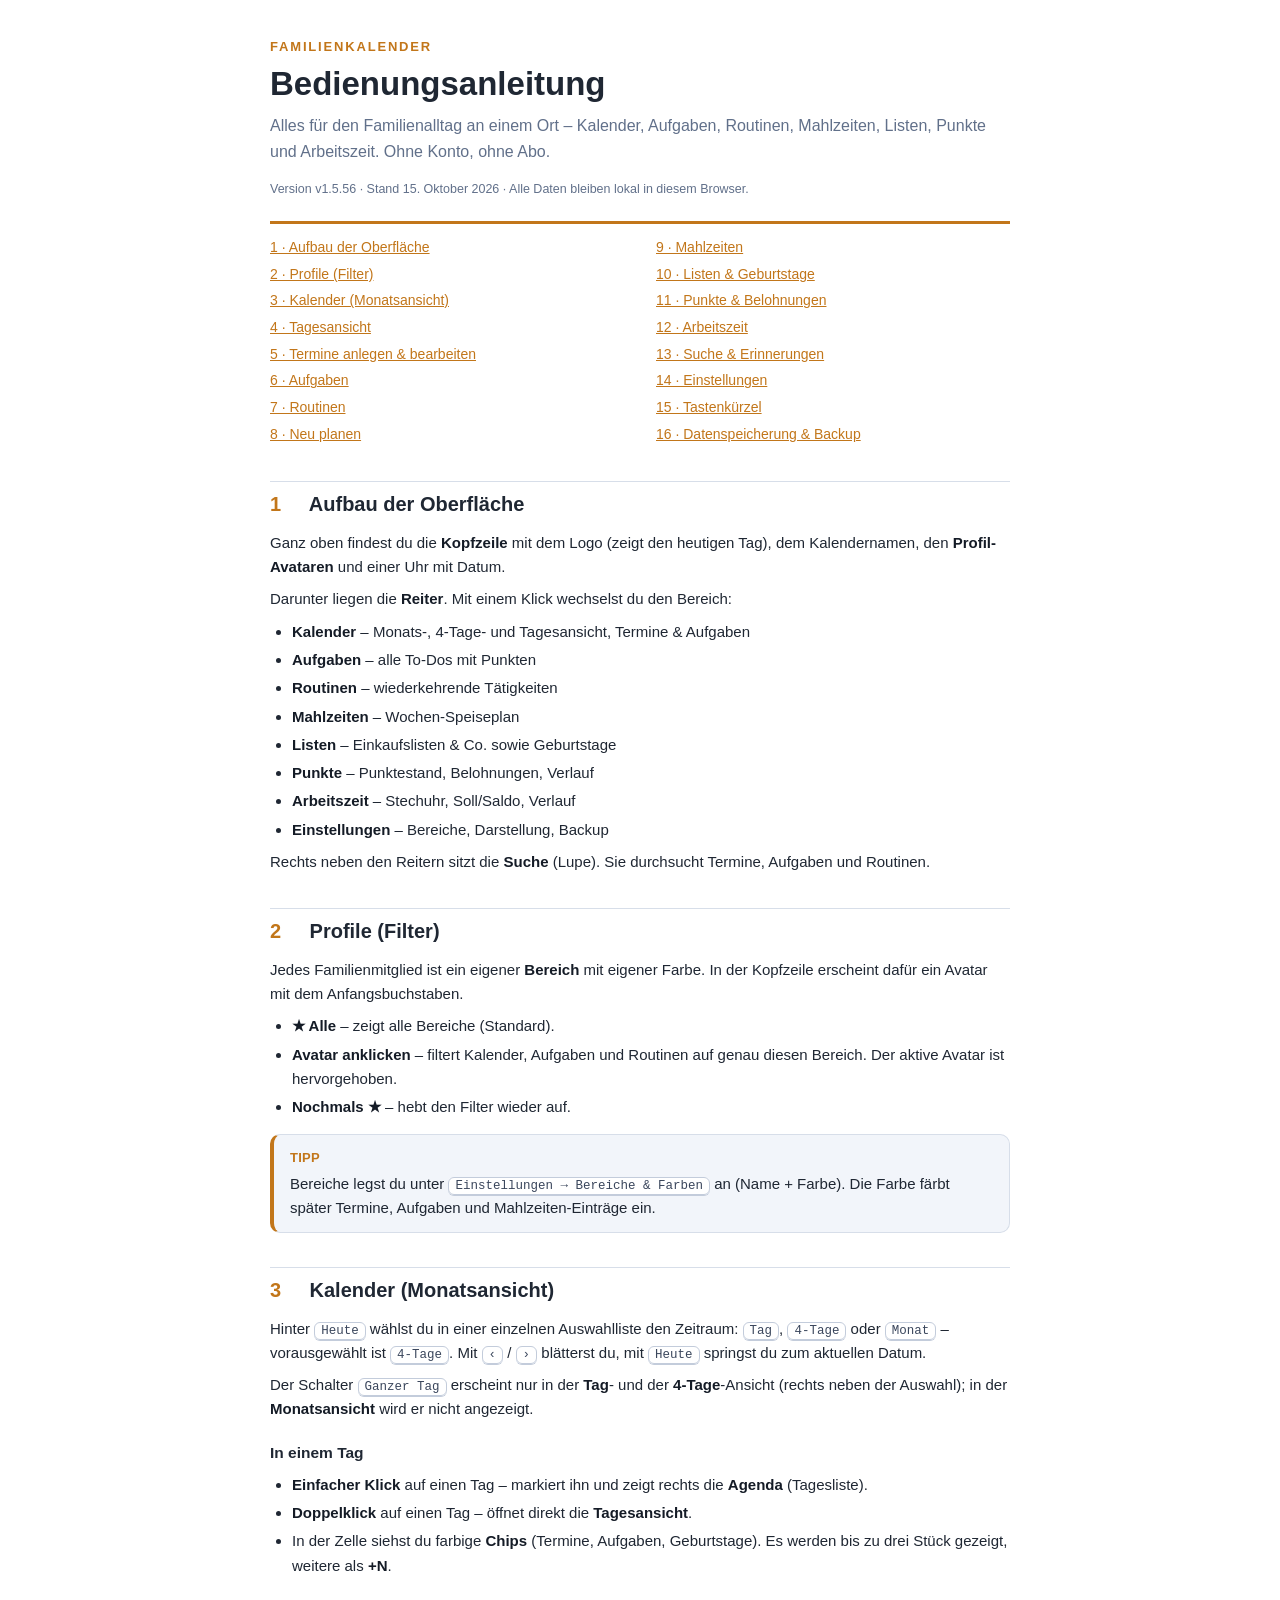
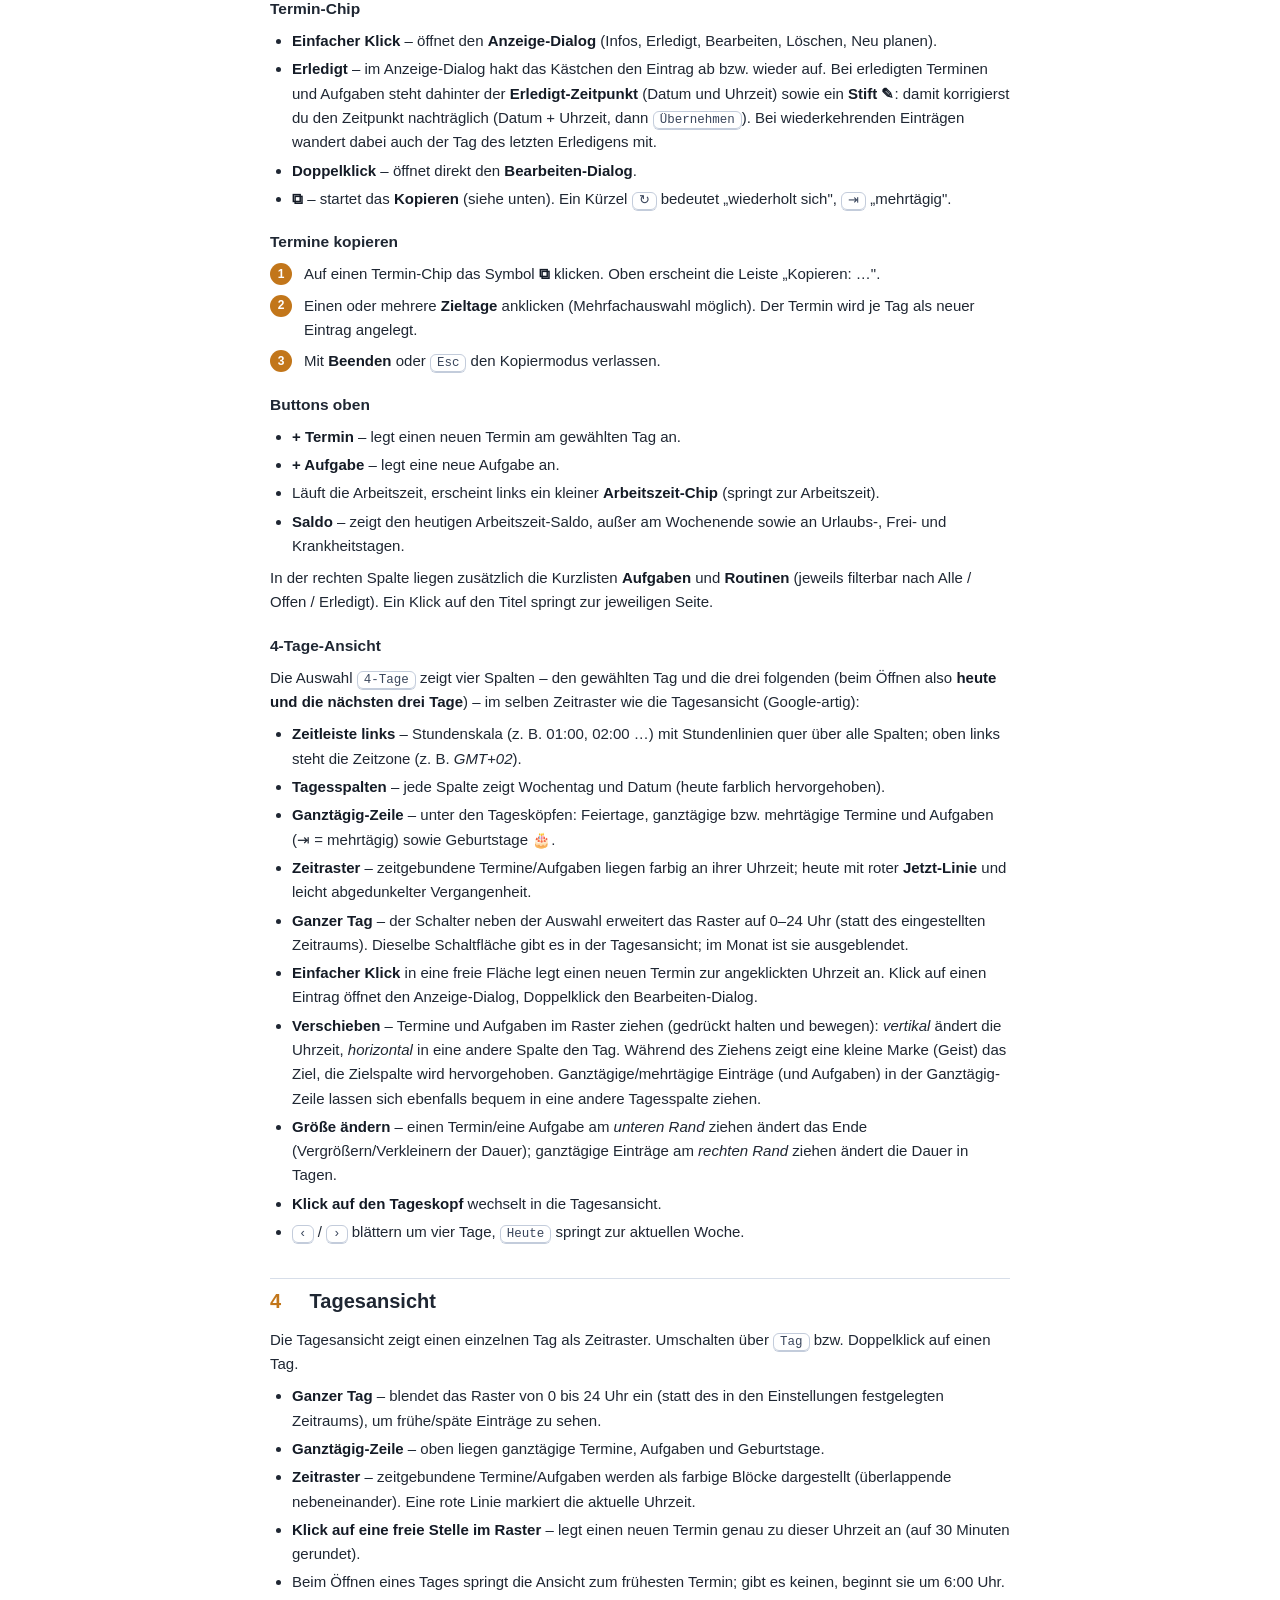
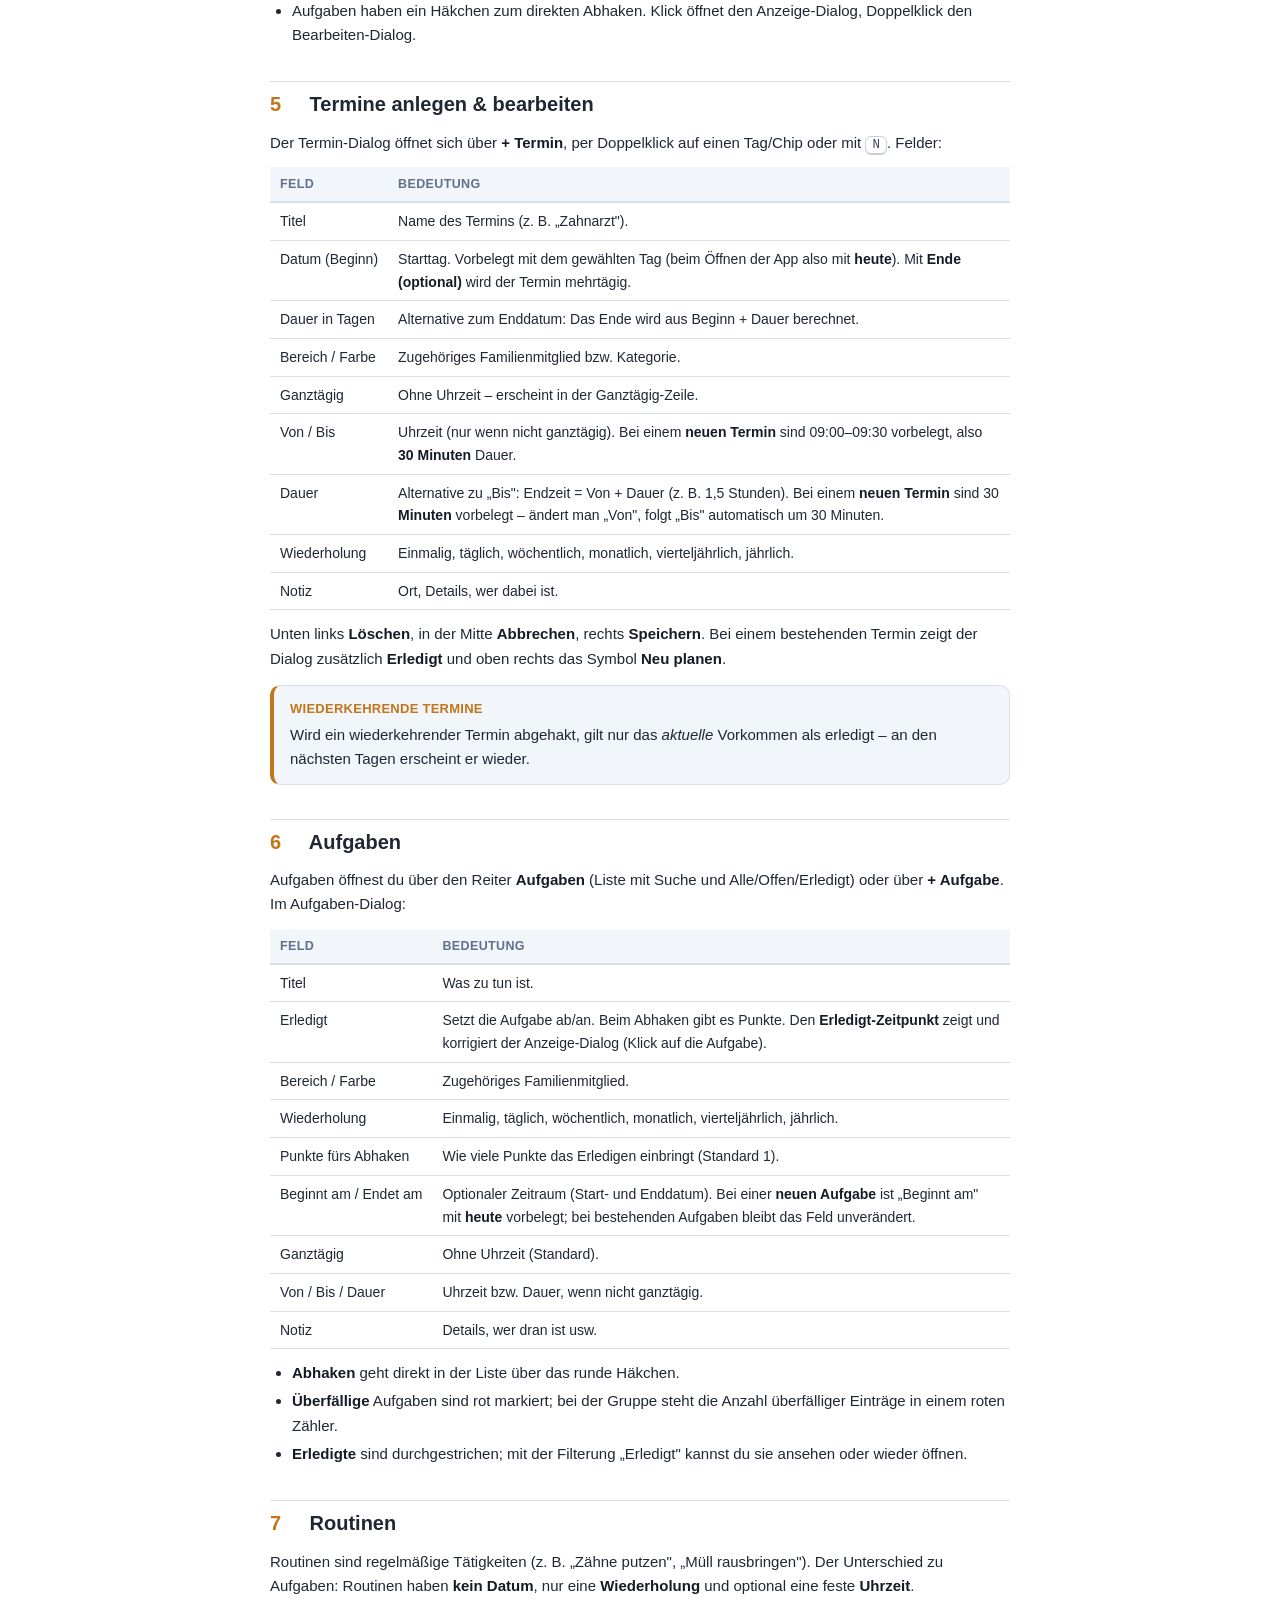
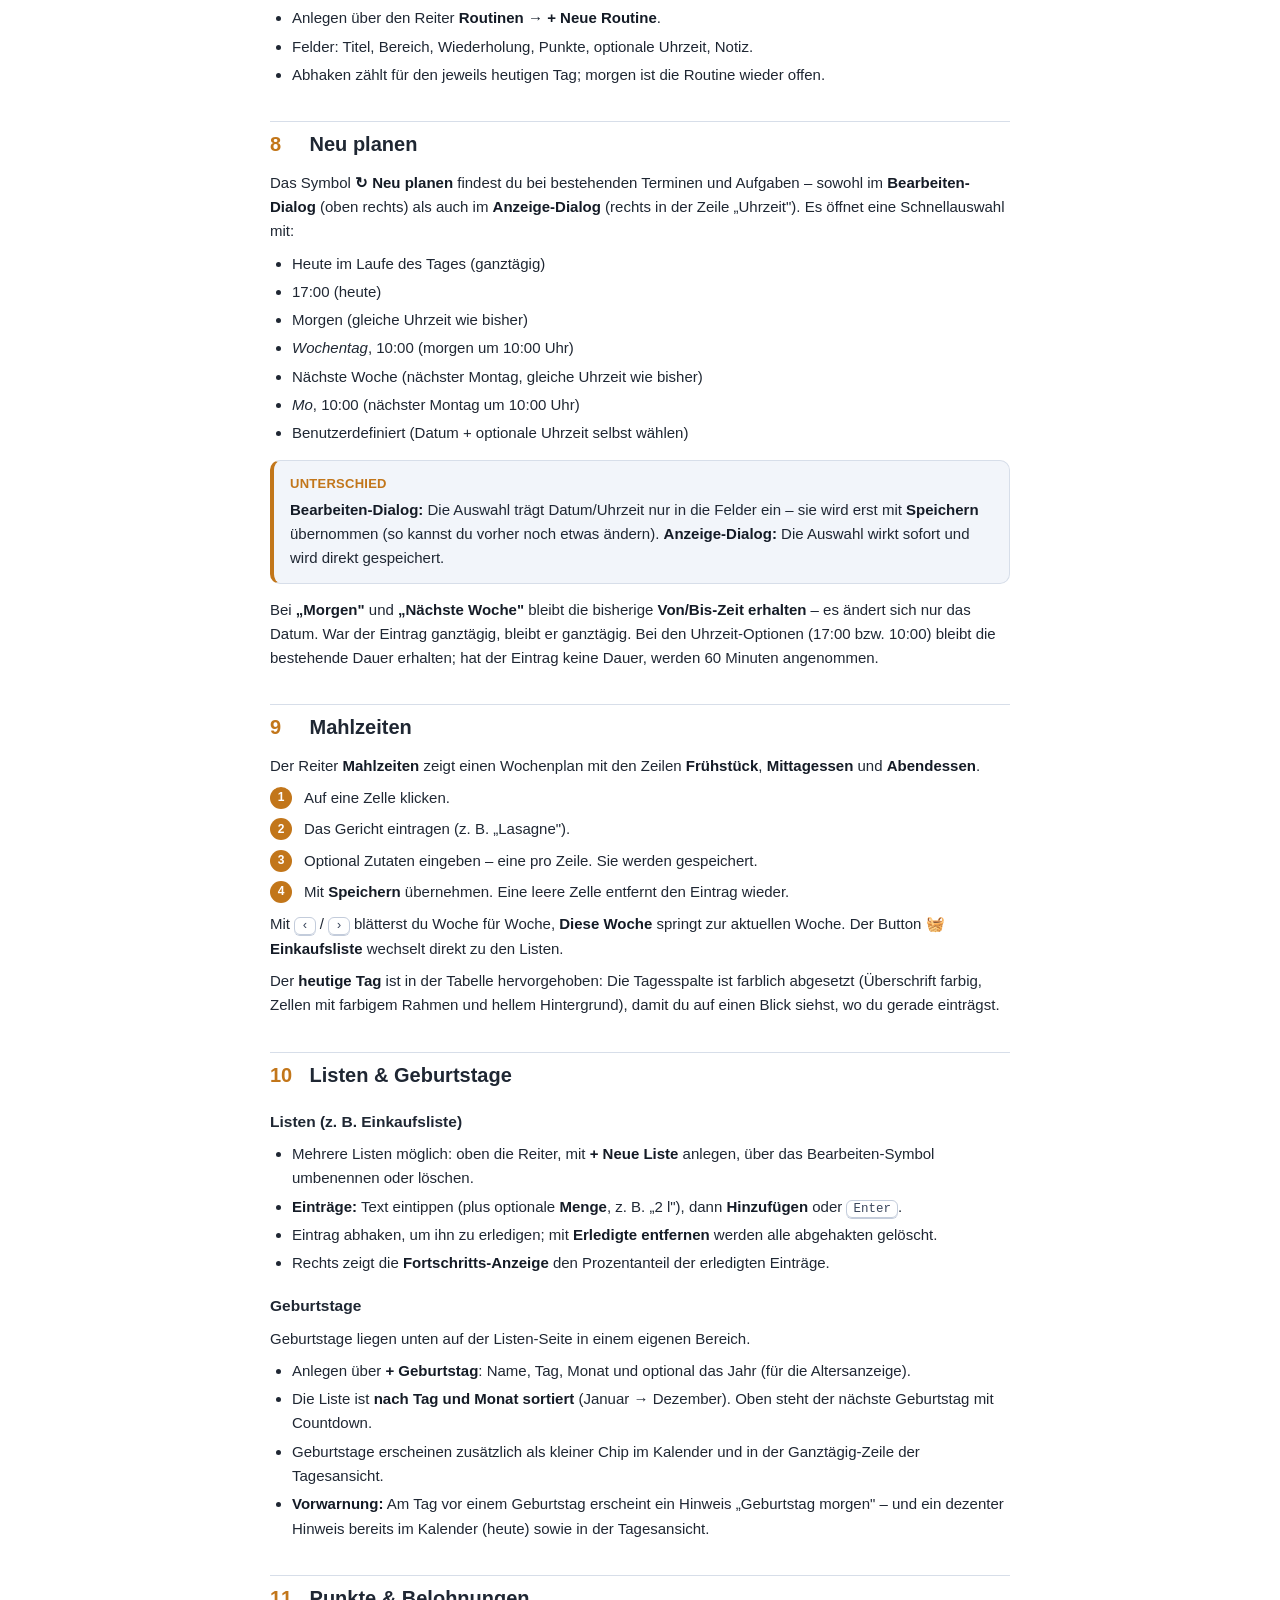
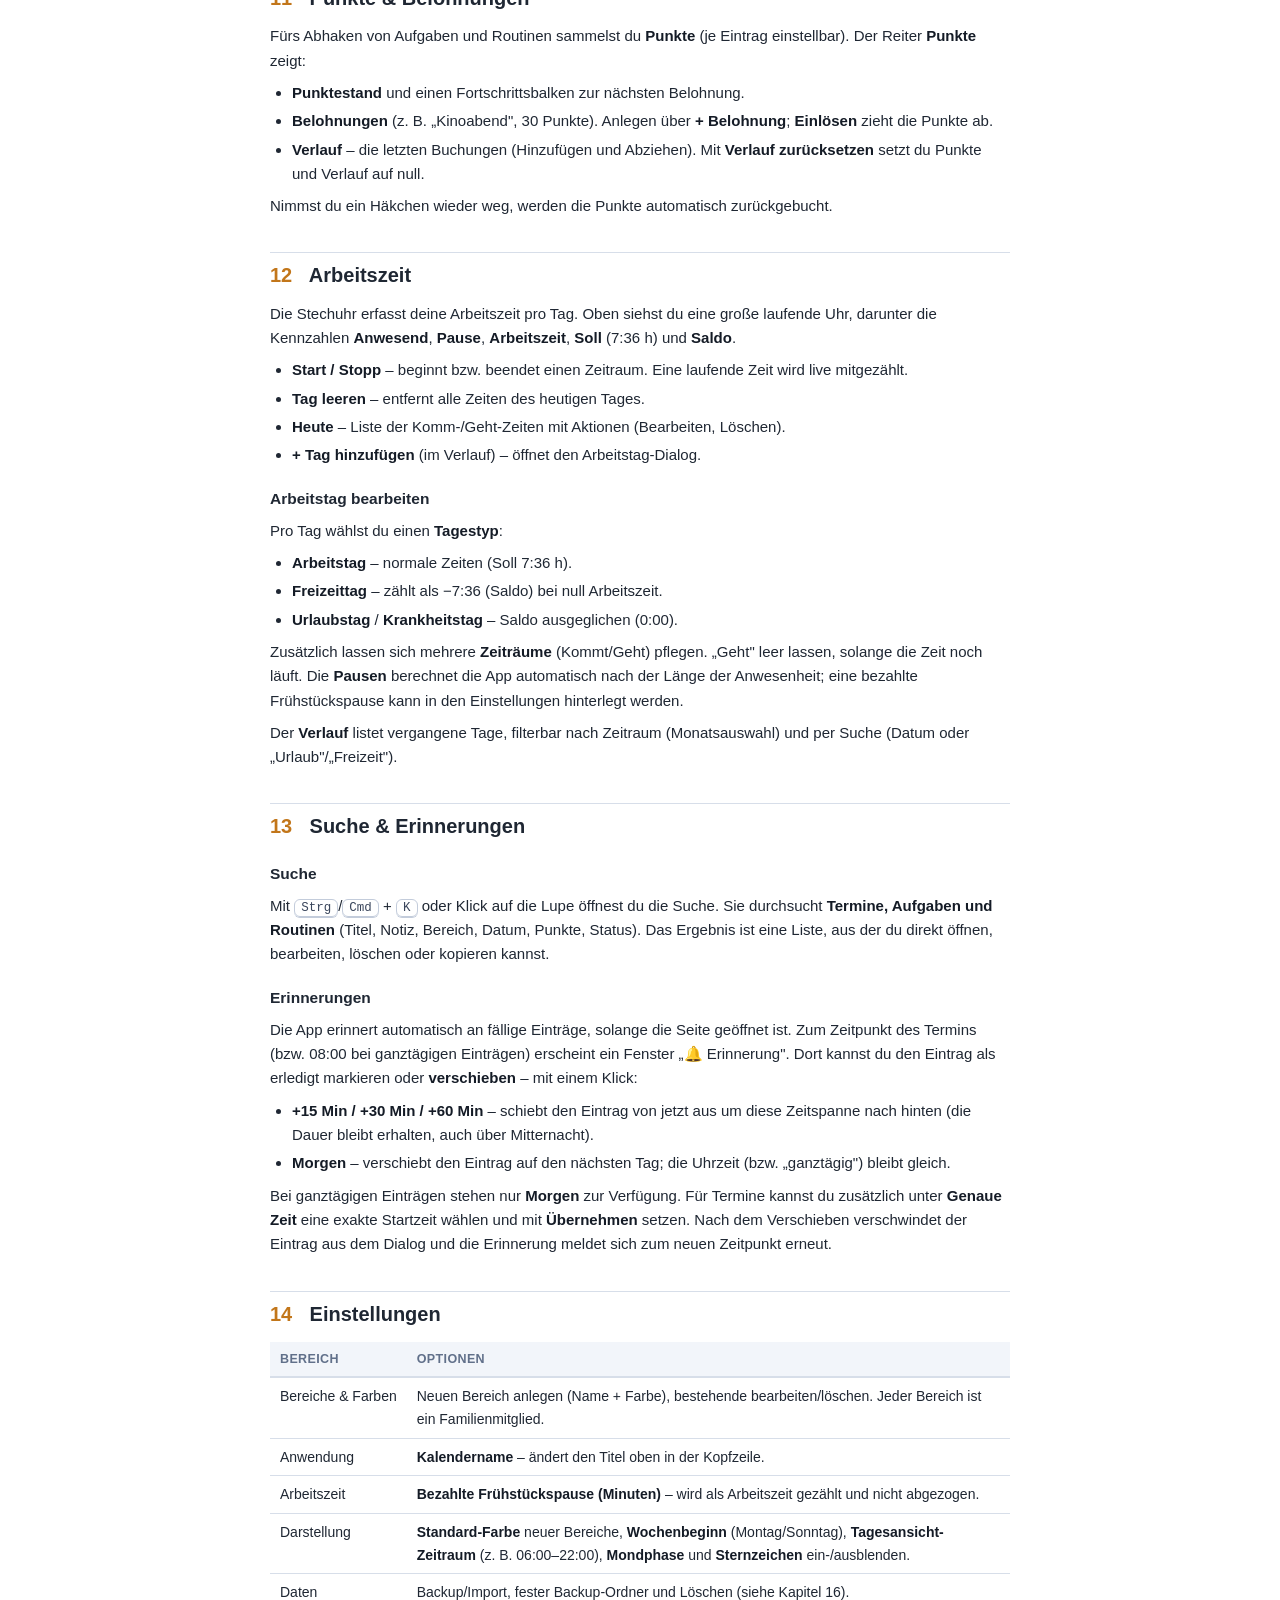
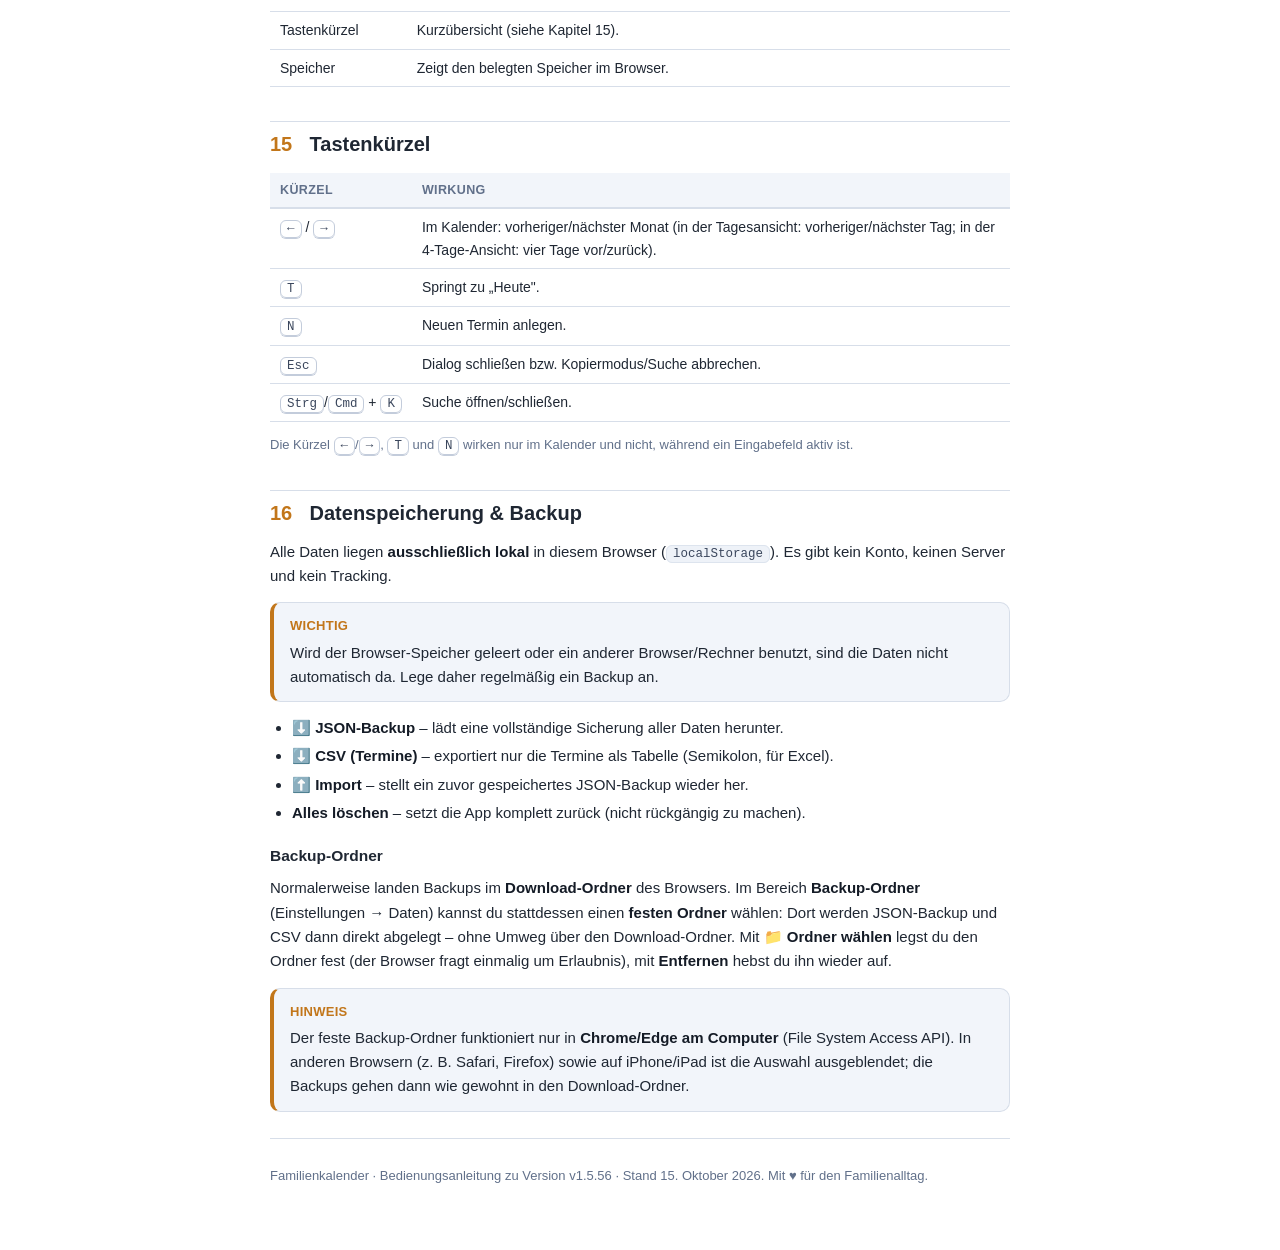
==== commit 34a47342: "v1.5.56: Mahlzeiten – heutigen Tag hervorheben - Wochenplan (Reiter Mahlzeiten): die Spalte des heut" ====
--- a/Bedienungsanleitung.html
+++ b/Bedienungsanleitung.html
@@ -77,7 +77,7 @@
     <div class="kicker">Familienkalender</div>
     <h1>Bedienungsanleitung</h1>
     <p class="lead">Alles für den Familienalltag an einem Ort – Kalender, Aufgaben, Routinen, Mahlzeiten, Listen, Punkte und Arbeitszeit. Ohne Konto, ohne Abo.</p>
-    <div class="meta">Version v1.5.55 · Stand 15. Oktober 2026 · Alle Daten bleiben lokal in diesem Browser.</div>
+    <div class="meta">Version v1.5.56 · Stand 15. Oktober 2026 · Alle Daten bleiben lokal in diesem Browser.</div>
   </header>
 
   <nav class="toc">
@@ -261,6 +261,7 @@
     <li>Mit <strong>Speichern</strong> übernehmen. Eine leere Zelle entfernt den Eintrag wieder.</li>
   </ol>
   <p>Mit <span class="kbd">‹</span> / <span class="kbd">›</span> blätterst du Woche für Woche, <strong>Diese Woche</strong> springt zur aktuellen Woche. Der Button <strong>🧺 Einkaufsliste</strong> wechselt direkt zu den Listen.</p>
+  <p>Der <strong>heutige Tag</strong> ist in der Tabelle hervorgehoben: Die Tagesspalte ist farblich abgesetzt (Überschrift farbig, Zellen mit farbigem Rahmen und hellem Hintergrund), damit du auf einen Blick siehst, wo du gerade einträgst.</p>
 
   <h2 id="s10"><span class="n">10</span> Listen &amp; Geburtstage</h2>
   <h3>Listen (z. B. Einkaufsliste)</h3>
@@ -364,7 +365,7 @@
   </div>
 
   <hr>
-  <p class="small">Familienkalender · Bedienungsanleitung zu Version v1.5.55 · Stand 15. Oktober 2026. Mit ♥ für den Familienalltag.</p>
+  <p class="small">Familienkalender · Bedienungsanleitung zu Version v1.5.56 · Stand 15. Oktober 2026. Mit ♥ für den Familienalltag.</p>
 
 </div>
 </body>
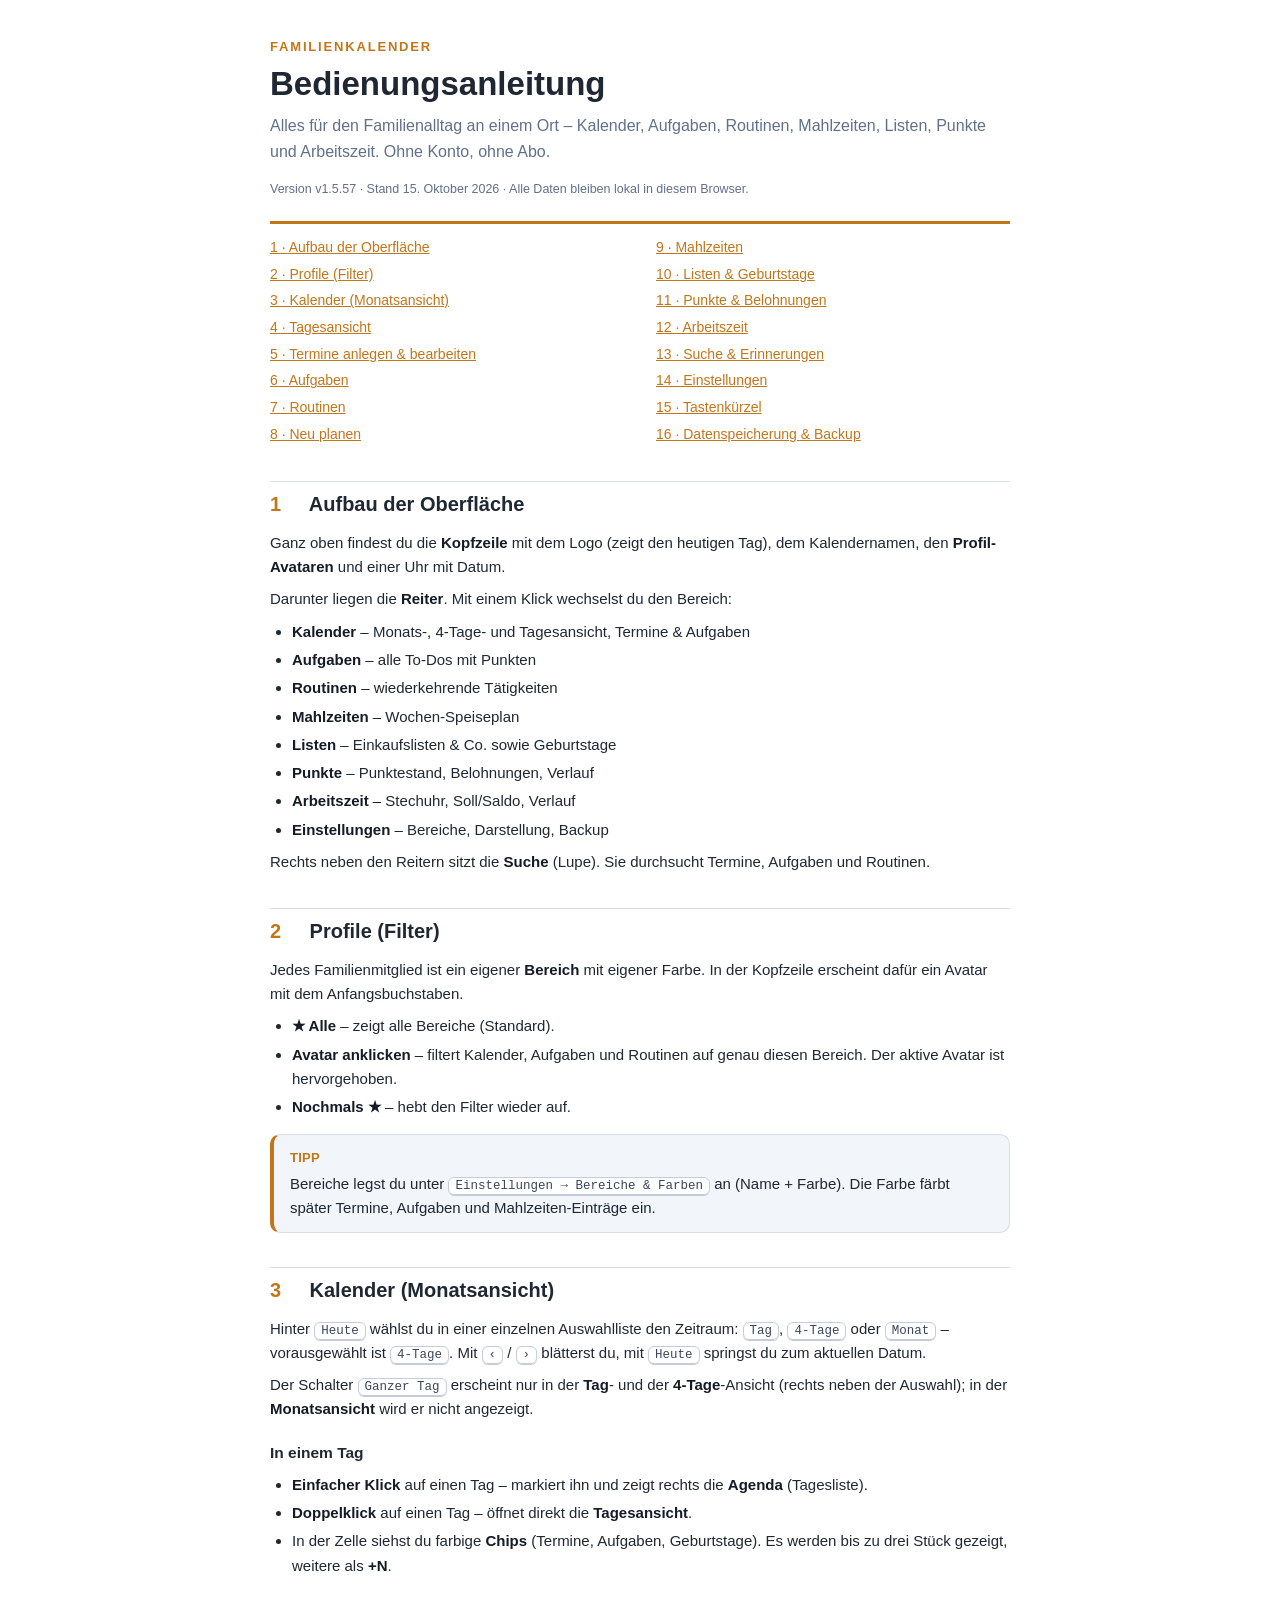
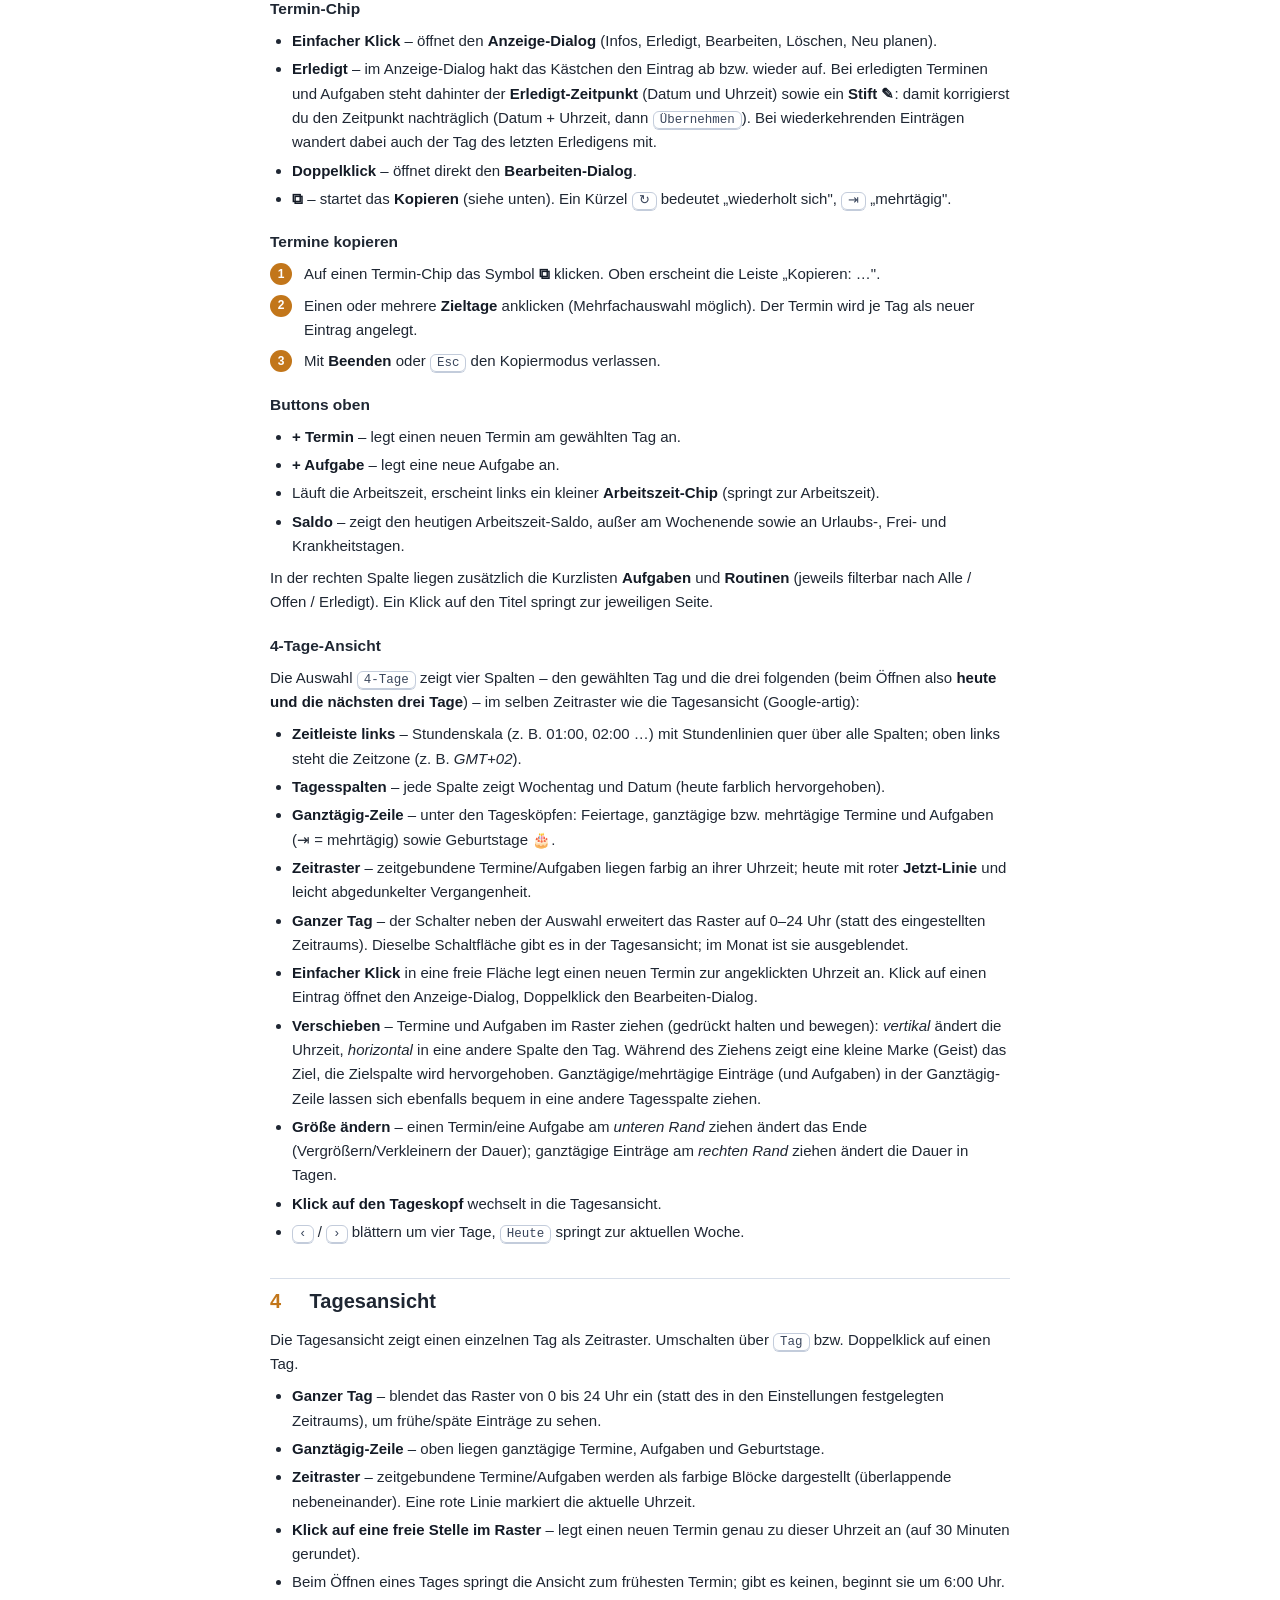
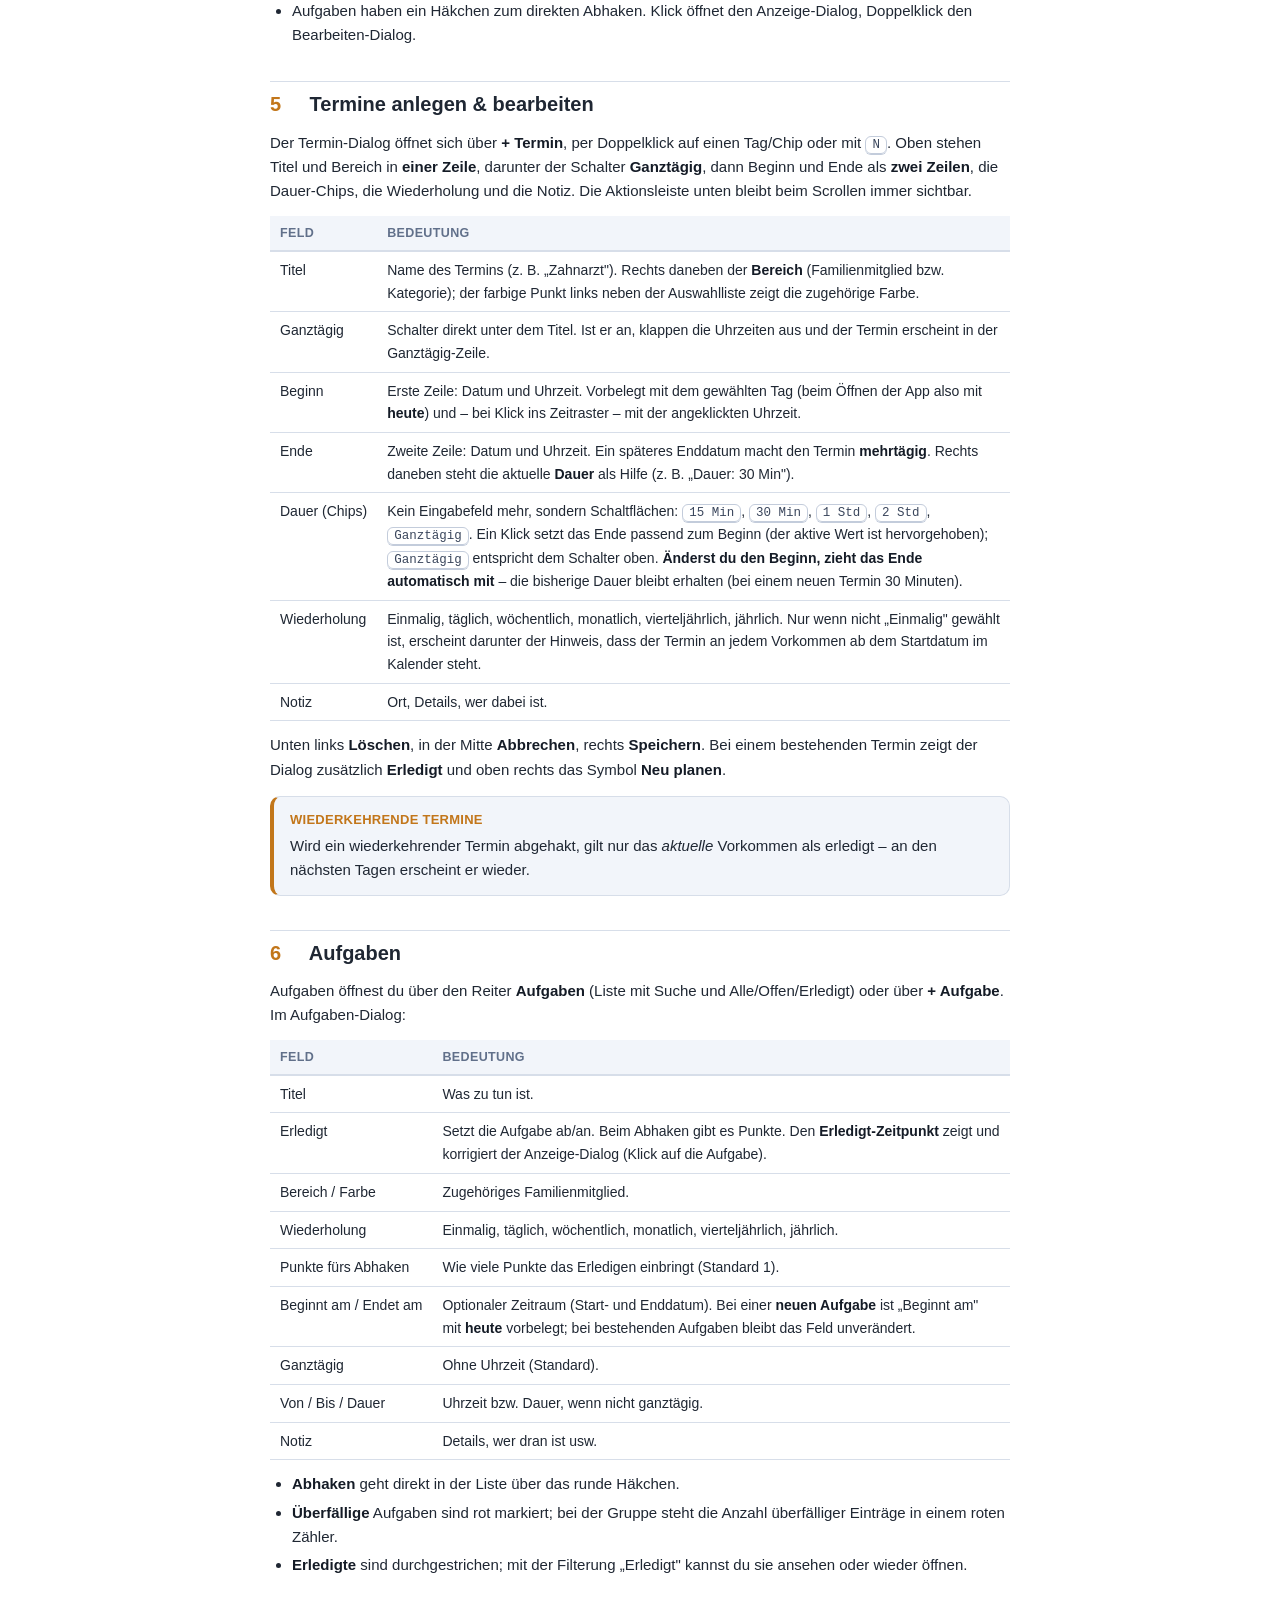
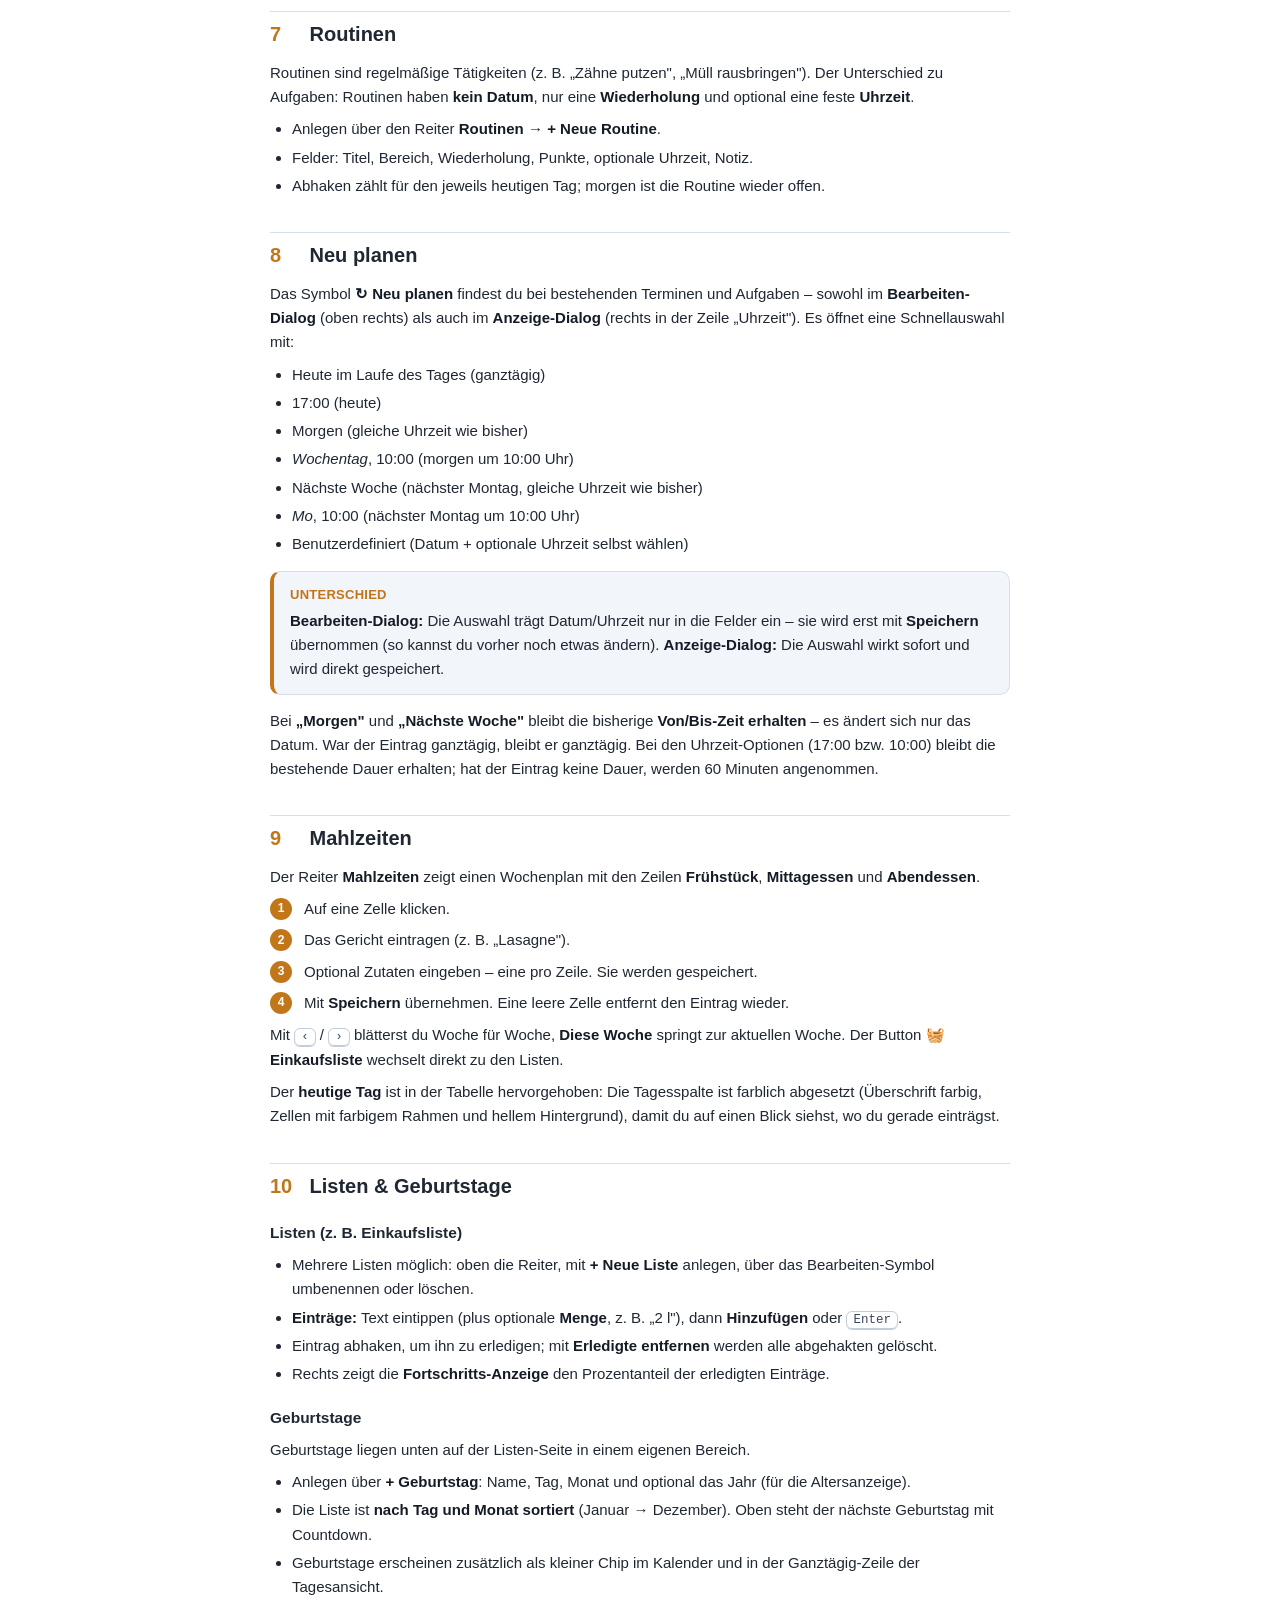
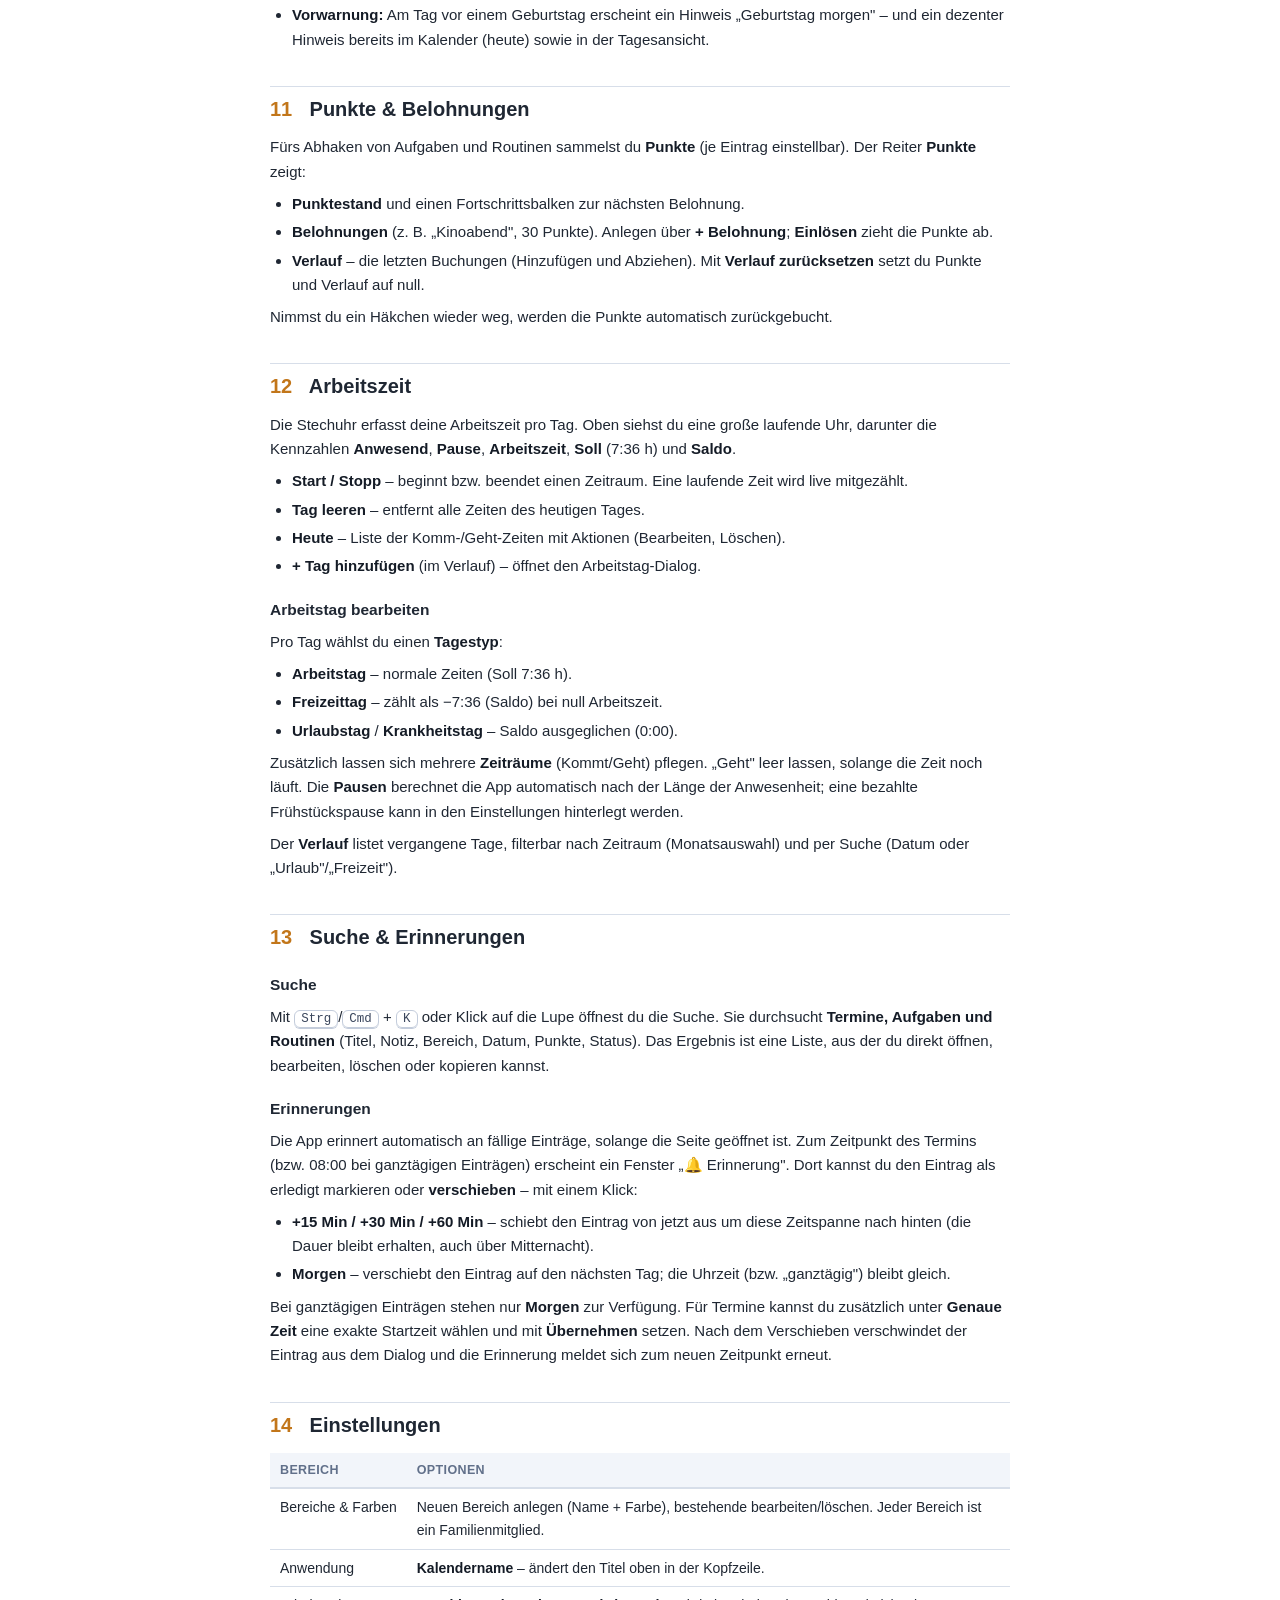
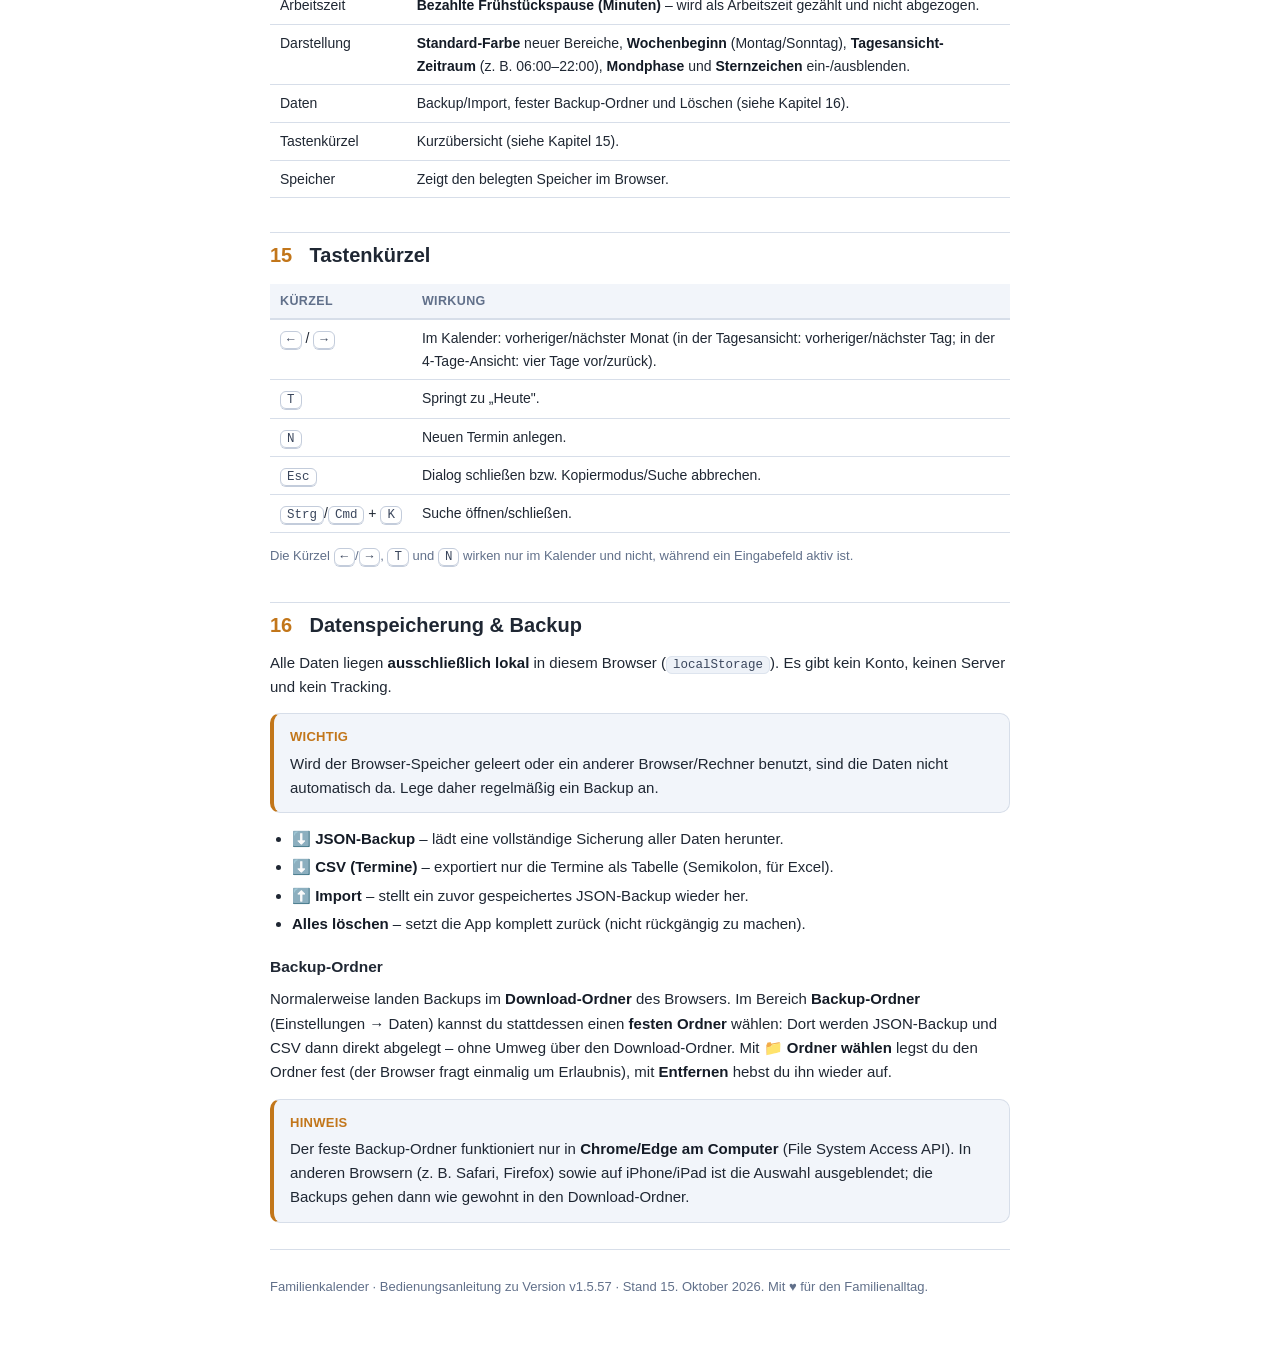
==== commit 022aa50e: "v1.5.57: Termin-Dialog neu aufgebaut (kompakt, Dauer-Chips, Ende zieht mit) - Titel und Bereich in e" ====
--- a/Bedienungsanleitung.html
+++ b/Bedienungsanleitung.html
@@ -77,7 +77,7 @@
     <div class="kicker">Familienkalender</div>
     <h1>Bedienungsanleitung</h1>
     <p class="lead">Alles für den Familienalltag an einem Ort – Kalender, Aufgaben, Routinen, Mahlzeiten, Listen, Punkte und Arbeitszeit. Ohne Konto, ohne Abo.</p>
-    <div class="meta">Version v1.5.56 · Stand 15. Oktober 2026 · Alle Daten bleiben lokal in diesem Browser.</div>
+    <div class="meta">Version v1.5.57 · Stand 15. Oktober 2026 · Alle Daten bleiben lokal in diesem Browser.</div>
   </header>
 
   <nav class="toc">
@@ -184,18 +184,16 @@
   </ul>
 
   <h2 id="s5"><span class="n">5</span> Termine anlegen &amp; bearbeiten</h2>
-  <p>Der Termin-Dialog öffnet sich über <strong>+ Termin</strong>, per Doppelklick auf einen Tag/Chip oder mit <span class="kbd">N</span>. Felder:</p>
+  <p>Der Termin-Dialog öffnet sich über <strong>+ Termin</strong>, per Doppelklick auf einen Tag/Chip oder mit <span class="kbd">N</span>. Oben stehen Titel und Bereich in <strong>einer Zeile</strong>, darunter der Schalter <strong>Ganztägig</strong>, dann Beginn und Ende als <strong>zwei Zeilen</strong>, die Dauer-Chips, die Wiederholung und die Notiz. Die Aktionsleiste unten bleibt beim Scrollen immer sichtbar.</p>
   <table>
     <thead><tr><th>Feld</th><th>Bedeutung</th></tr></thead>
     <tbody>
-      <tr><td>Titel</td><td>Name des Termins (z. B. „Zahnarzt").</td></tr>
-      <tr><td>Datum (Beginn)</td><td>Starttag. Vorbelegt mit dem gewählten Tag (beim Öffnen der App also mit <strong>heute</strong>). Mit <strong>Ende (optional)</strong> wird der Termin mehrtägig.</td></tr>
-      <tr><td>Dauer in Tagen</td><td>Alternative zum Enddatum: Das Ende wird aus Beginn + Dauer berechnet.</td></tr>
-      <tr><td>Bereich / Farbe</td><td>Zugehöriges Familienmitglied bzw. Kategorie.</td></tr>
-      <tr><td>Ganztägig</td><td>Ohne Uhrzeit – erscheint in der Ganztägig-Zeile.</td></tr>
-      <tr><td>Von / Bis</td><td>Uhrzeit (nur wenn nicht ganztägig). Bei einem <strong>neuen Termin</strong> sind 09:00–09:30 vorbelegt, also <strong>30 Minuten</strong> Dauer.</td></tr>
-      <tr><td>Dauer</td><td>Alternative zu „Bis": Endzeit = Von + Dauer (z. B. 1,5 Stunden). Bei einem <strong>neuen Termin</strong> sind 30 <strong>Minuten</strong> vorbelegt – ändert man „Von", folgt „Bis" automatisch um 30 Minuten.</td></tr>
-      <tr><td>Wiederholung</td><td>Einmalig, täglich, wöchentlich, monatlich, vierteljährlich, jährlich.</td></tr>
+      <tr><td>Titel</td><td>Name des Termins (z. B. „Zahnarzt"). Rechts daneben der <strong>Bereich</strong> (Familienmitglied bzw. Kategorie); der farbige Punkt links neben der Auswahlliste zeigt die zugehörige Farbe.</td></tr>
+      <tr><td>Ganztägig</td><td>Schalter direkt unter dem Titel. Ist er an, klappen die Uhrzeiten aus und der Termin erscheint in der Ganztägig-Zeile.</td></tr>
+      <tr><td>Beginn</td><td>Erste Zeile: Datum und Uhrzeit. Vorbelegt mit dem gewählten Tag (beim Öffnen der App also mit <strong>heute</strong>) und – bei Klick ins Zeitraster – mit der angeklickten Uhrzeit.</td></tr>
+      <tr><td>Ende</td><td>Zweite Zeile: Datum und Uhrzeit. Ein späteres Enddatum macht den Termin <strong>mehrtägig</strong>. Rechts daneben steht die aktuelle <strong>Dauer</strong> als Hilfe (z. B. „Dauer: 30 Min").</td></tr>
+      <tr><td>Dauer (Chips)</td><td>Kein Eingabefeld mehr, sondern Schaltflächen: <span class="kbd">15 Min</span>, <span class="kbd">30 Min</span>, <span class="kbd">1 Std</span>, <span class="kbd">2 Std</span>, <span class="kbd">Ganztägig</span>. Ein Klick setzt das Ende passend zum Beginn (der aktive Wert ist hervorgehoben); <span class="kbd">Ganztägig</span> entspricht dem Schalter oben. <strong>Änderst du den Beginn, zieht das Ende automatisch mit</strong> – die bisherige Dauer bleibt erhalten (bei einem neuen Termin 30 Minuten).</td></tr>
+      <tr><td>Wiederholung</td><td>Einmalig, täglich, wöchentlich, monatlich, vierteljährlich, jährlich. Nur wenn nicht „Einmalig" gewählt ist, erscheint darunter der Hinweis, dass der Termin an jedem Vorkommen ab dem Startdatum im Kalender steht.</td></tr>
       <tr><td>Notiz</td><td>Ort, Details, wer dabei ist.</td></tr>
     </tbody>
   </table>
@@ -365,7 +363,7 @@
   </div>
 
   <hr>
-  <p class="small">Familienkalender · Bedienungsanleitung zu Version v1.5.56 · Stand 15. Oktober 2026. Mit ♥ für den Familienalltag.</p>
+  <p class="small">Familienkalender · Bedienungsanleitung zu Version v1.5.57 · Stand 15. Oktober 2026. Mit ♥ für den Familienalltag.</p>
 
 </div>
 </body>
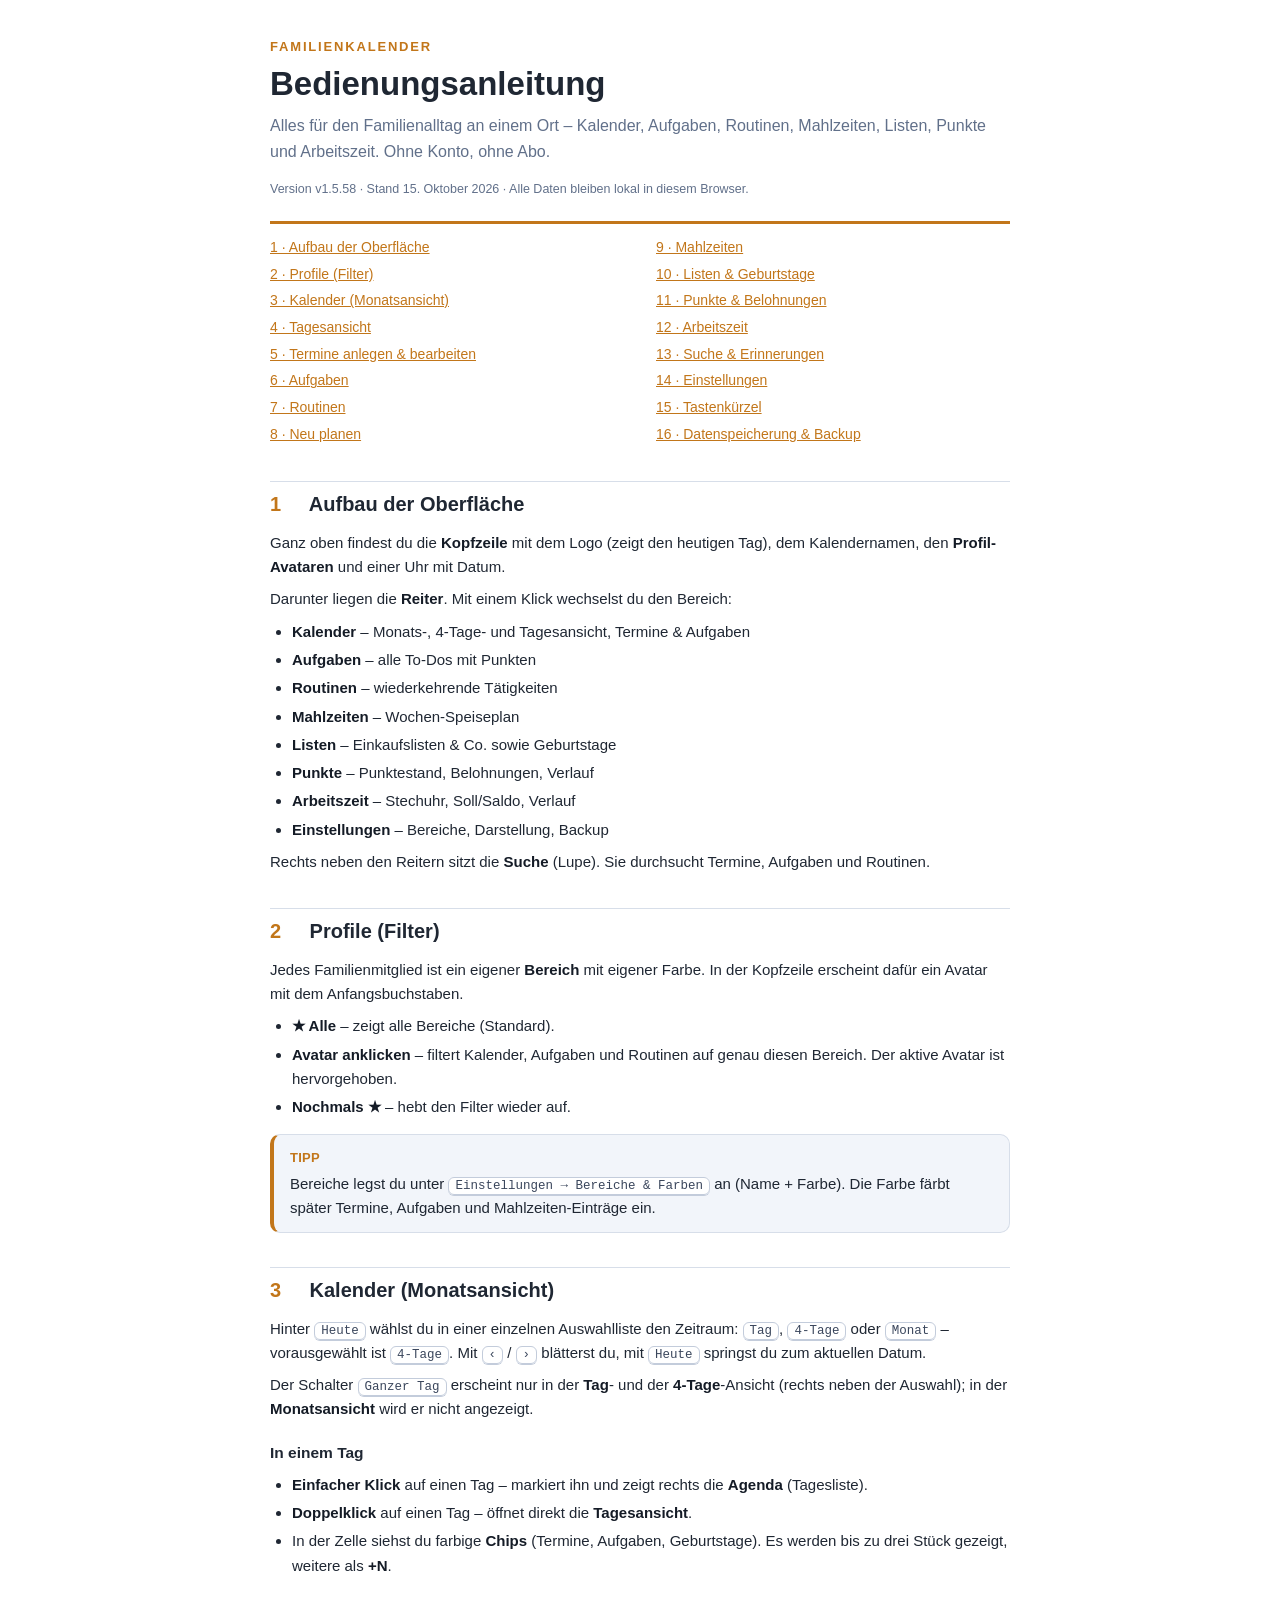
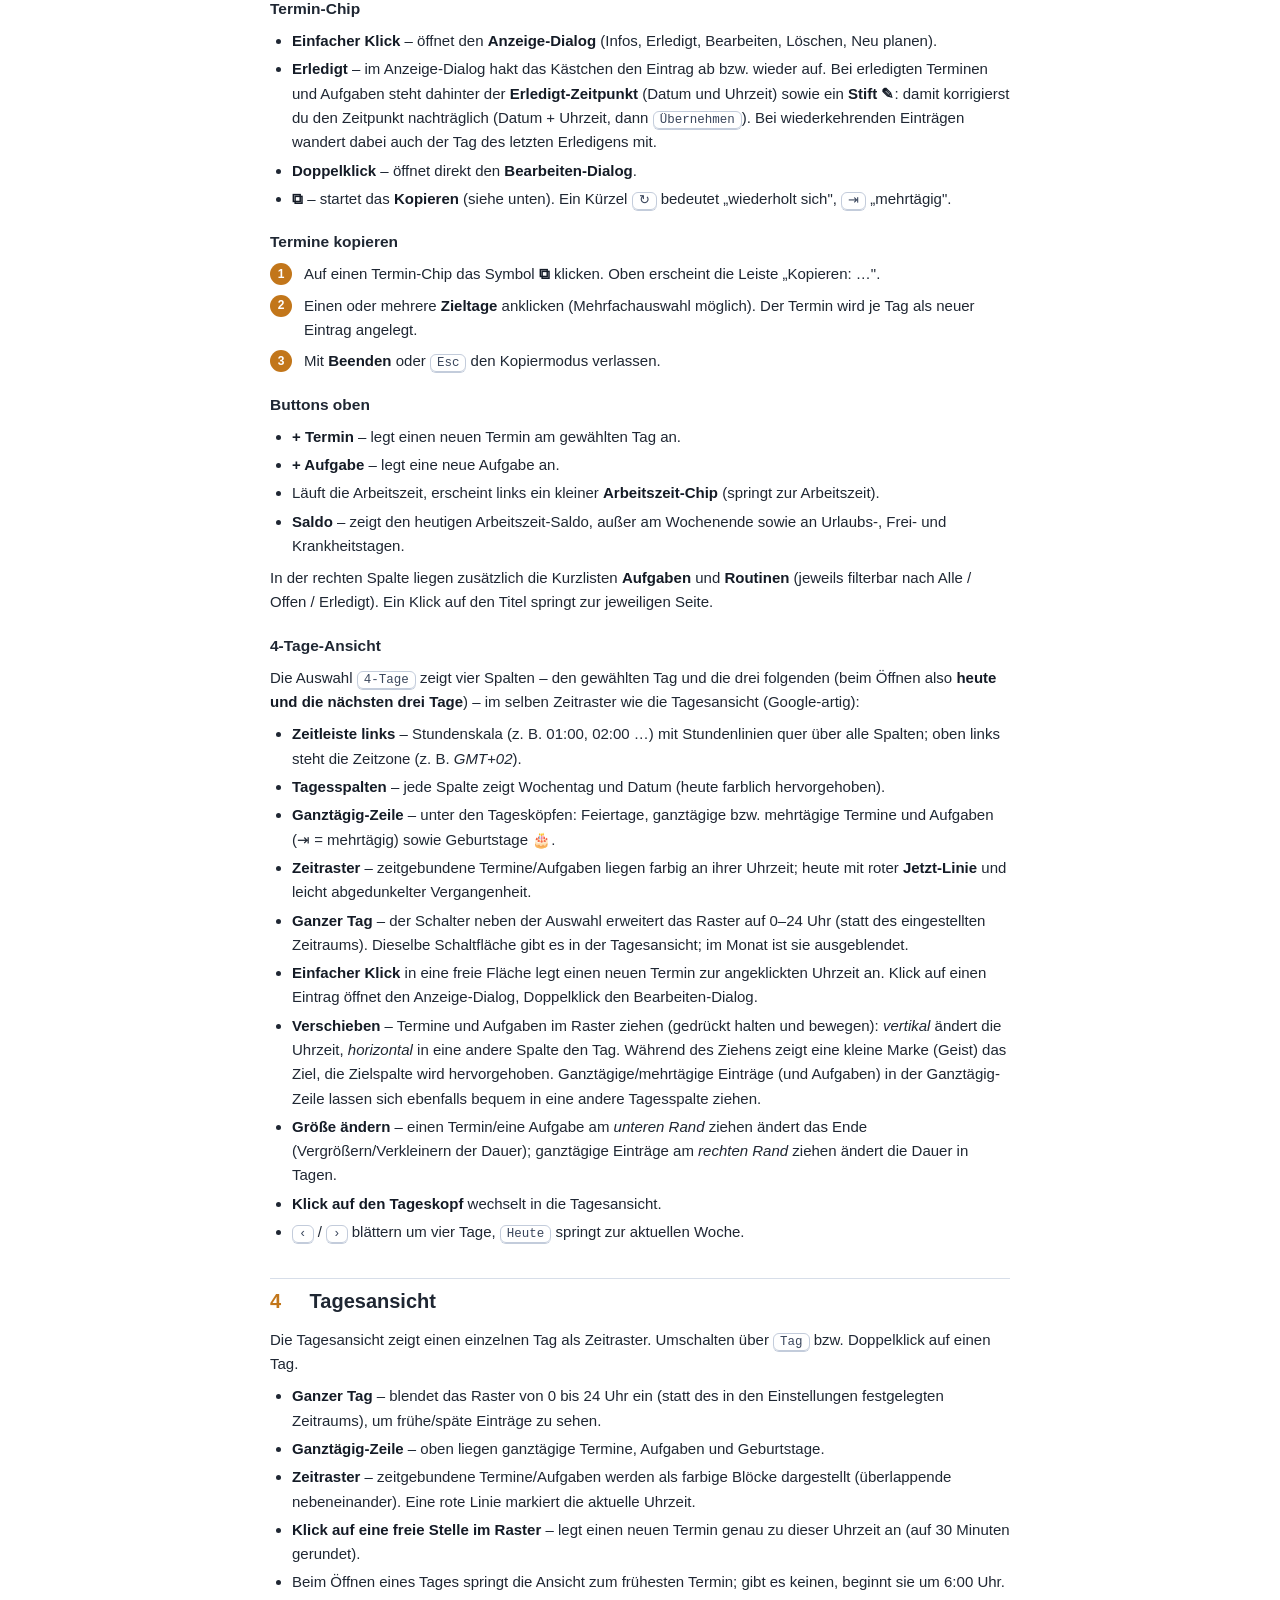
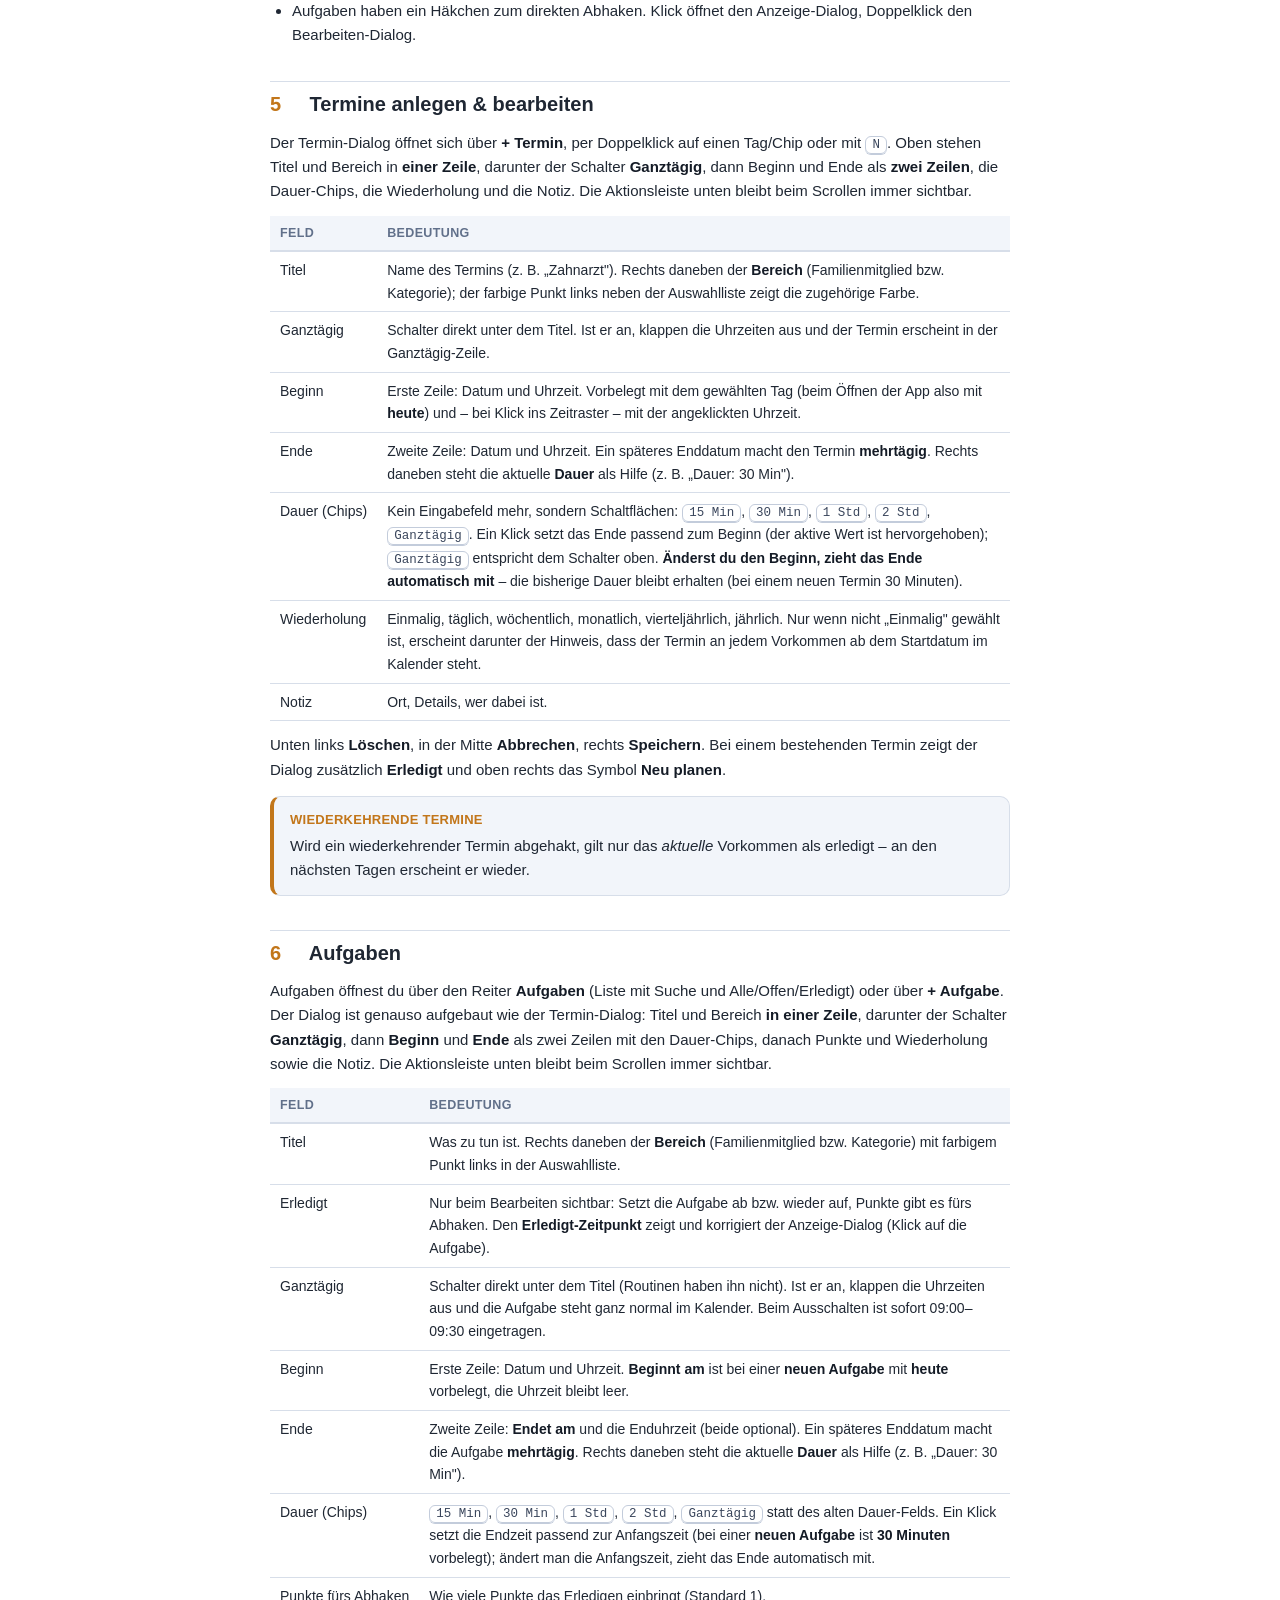
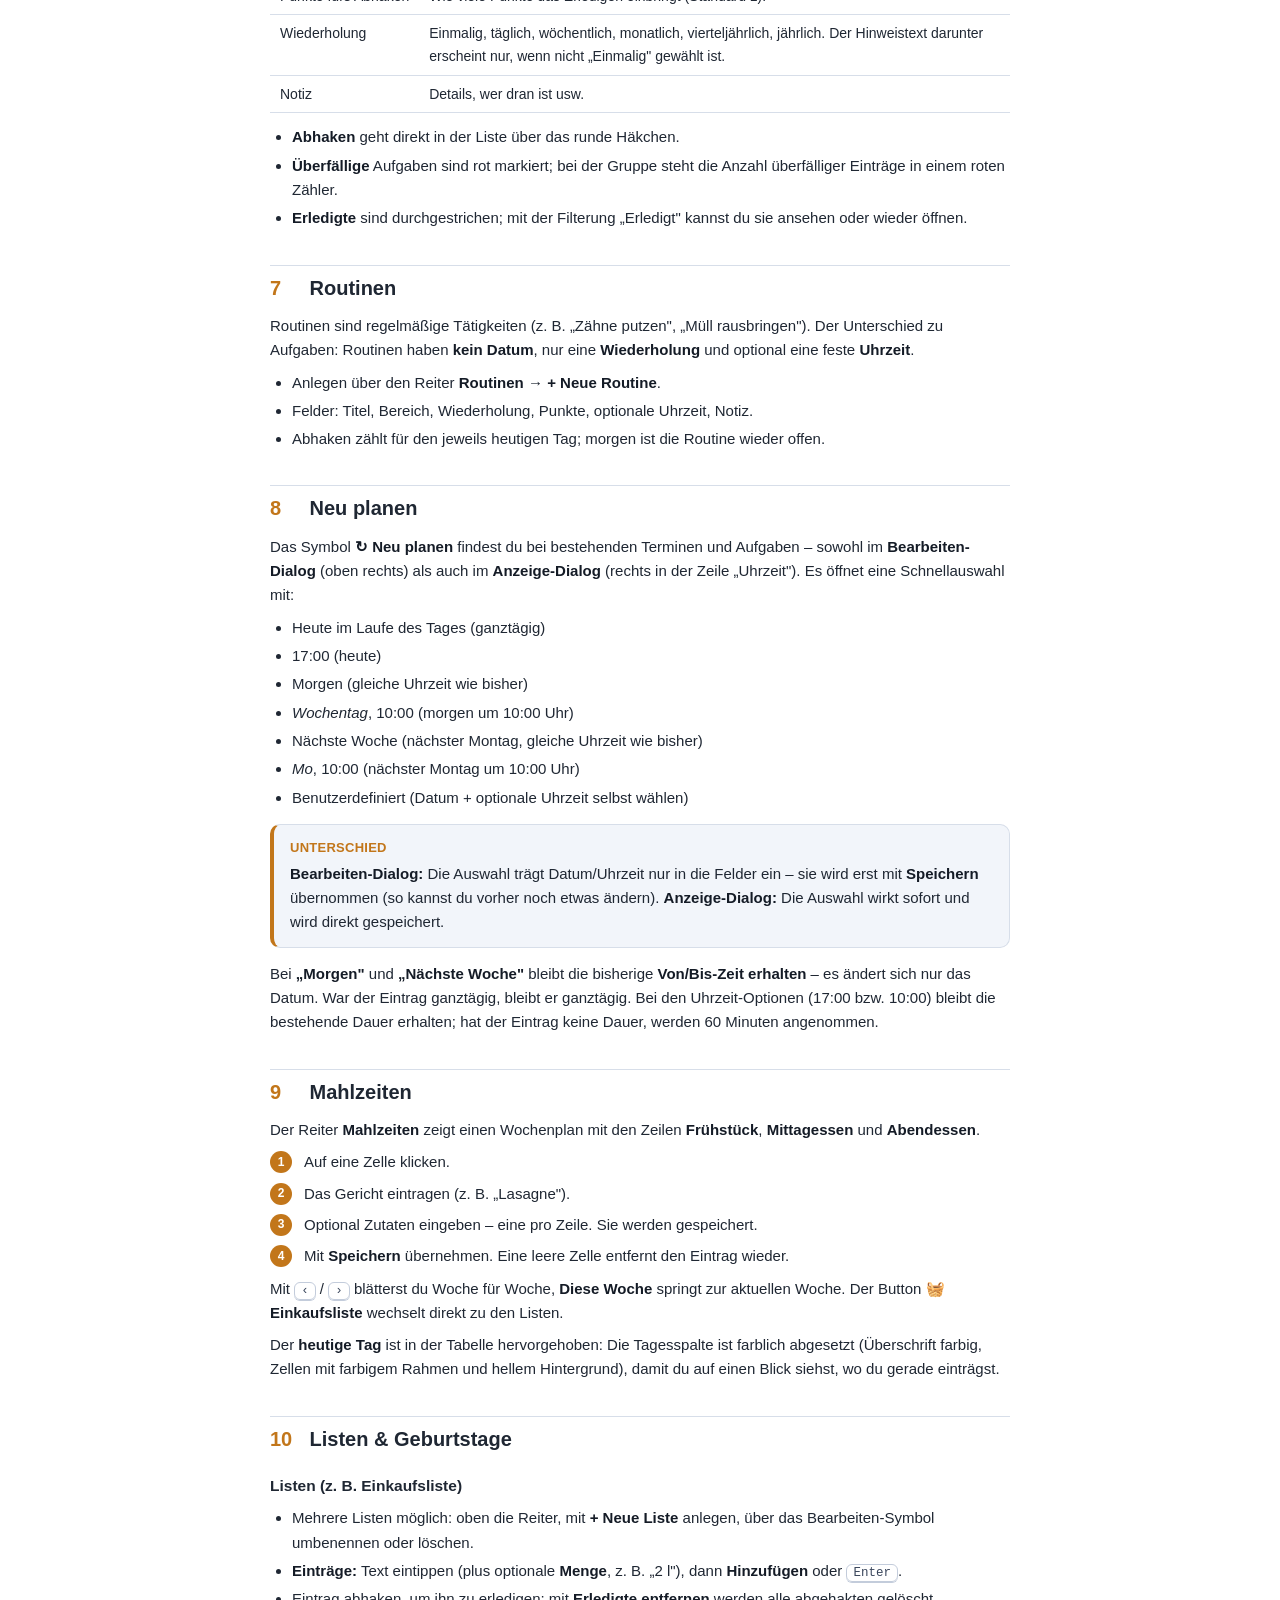
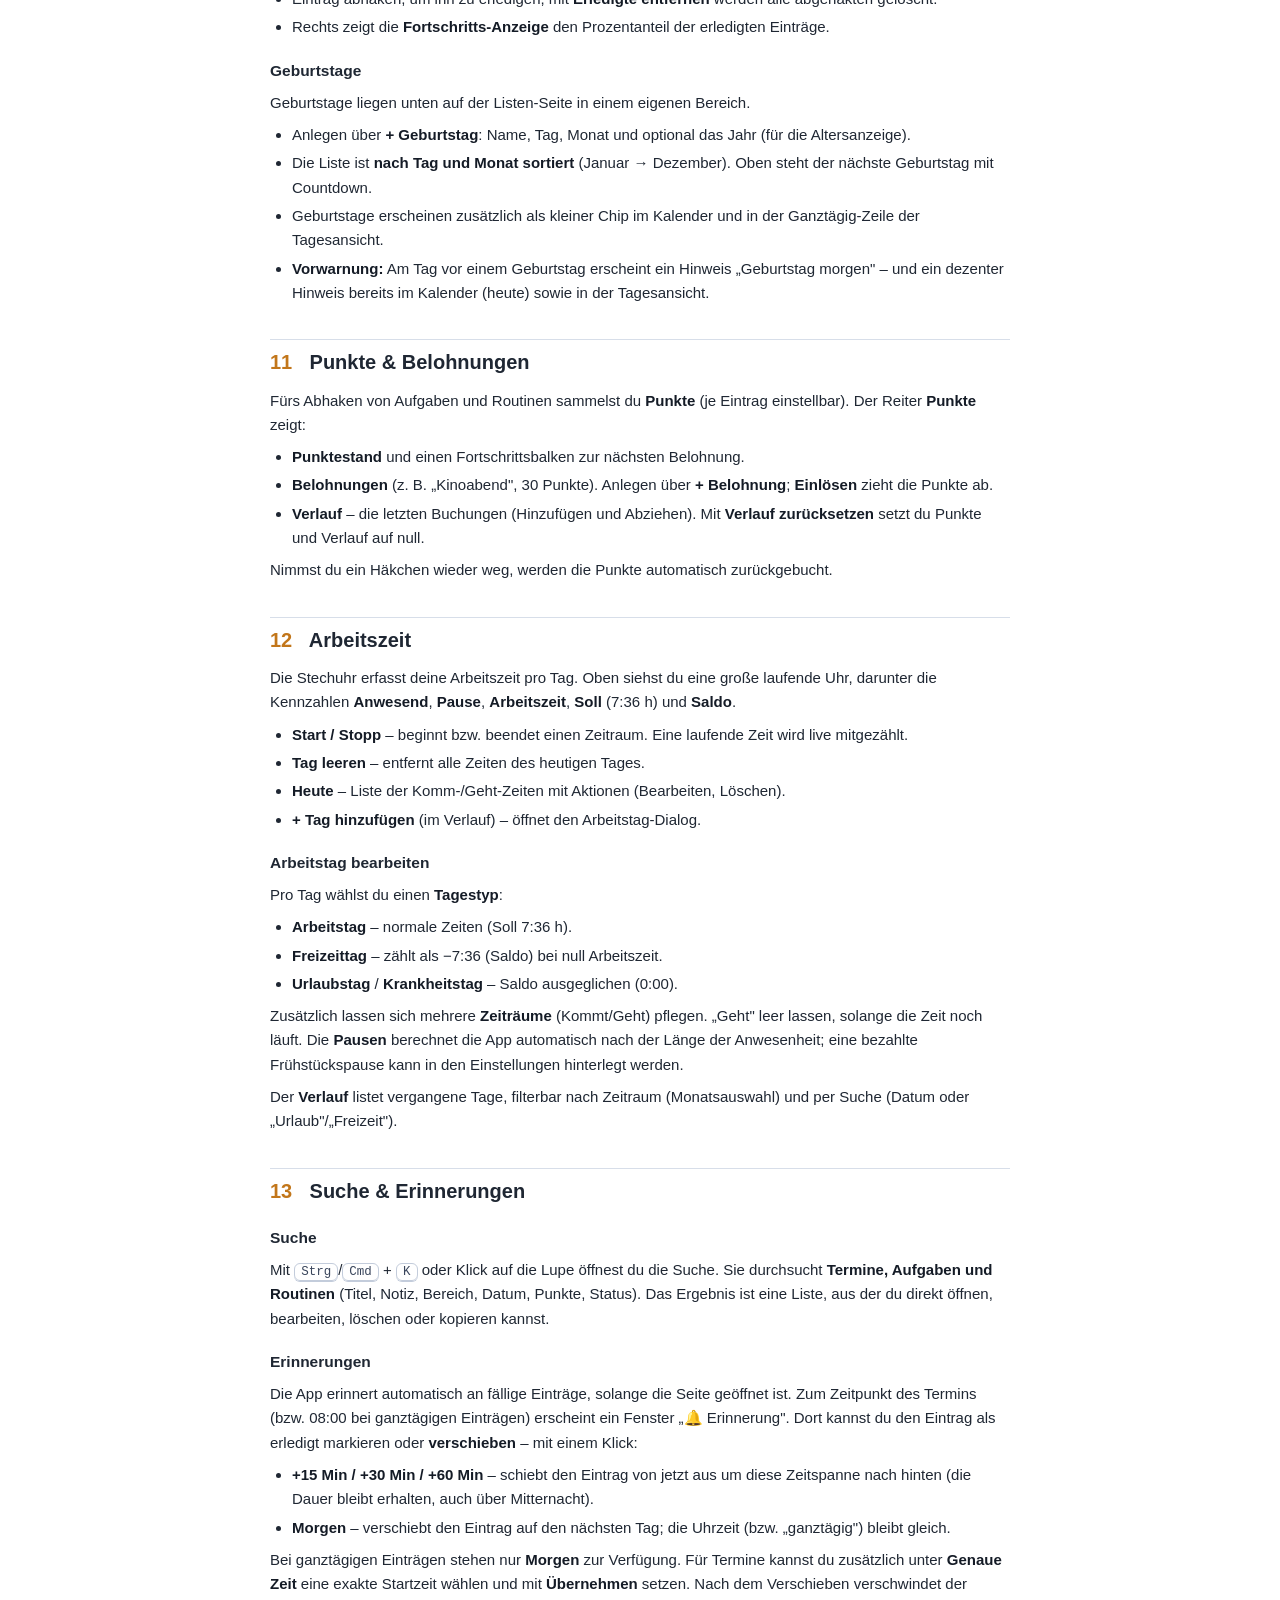
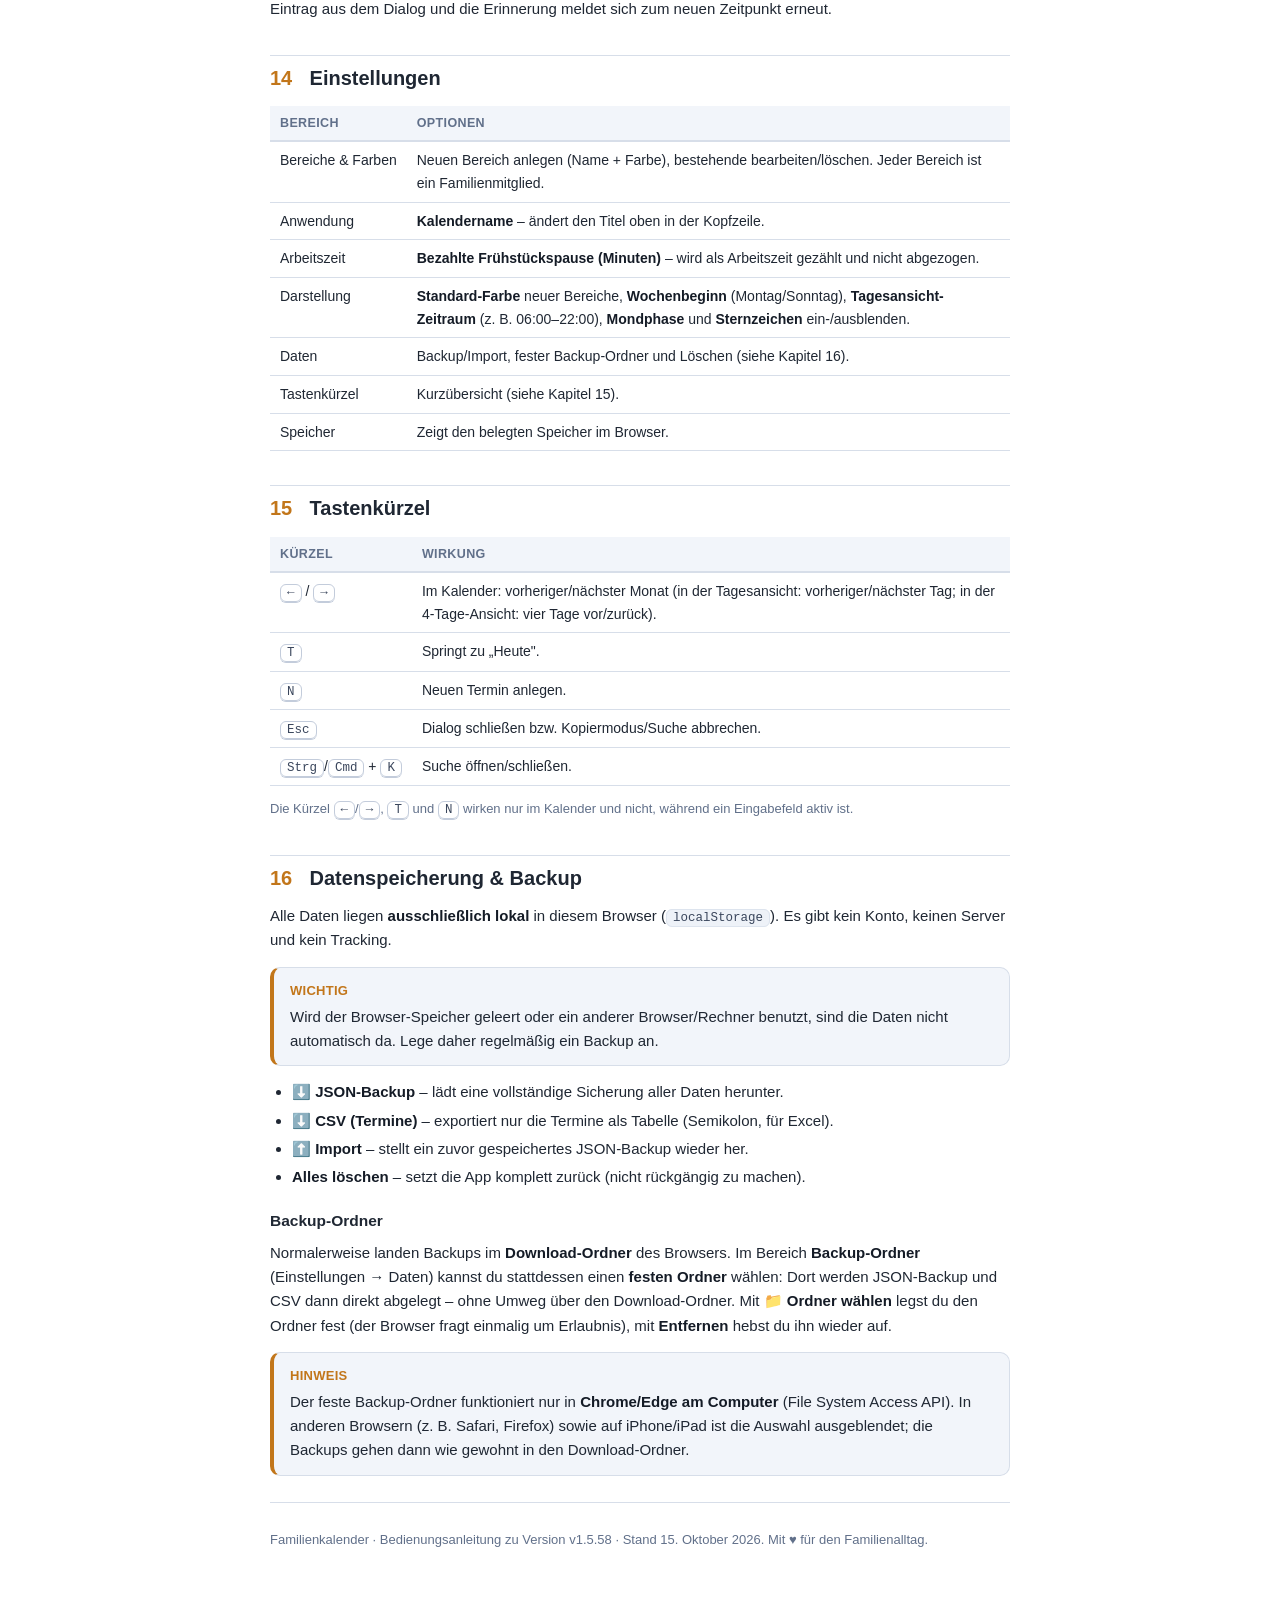
==== commit c8be163a: "v1.5.58: Aufgaben-/Routine-Dialog im Termin-Design (Dauer-Chips, sticky Footer) - Titel und Bereich " ====
--- a/Bedienungsanleitung.html
+++ b/Bedienungsanleitung.html
@@ -77,7 +77,7 @@
     <div class="kicker">Familienkalender</div>
     <h1>Bedienungsanleitung</h1>
     <p class="lead">Alles für den Familienalltag an einem Ort – Kalender, Aufgaben, Routinen, Mahlzeiten, Listen, Punkte und Arbeitszeit. Ohne Konto, ohne Abo.</p>
-    <div class="meta">Version v1.5.57 · Stand 15. Oktober 2026 · Alle Daten bleiben lokal in diesem Browser.</div>
+    <div class="meta">Version v1.5.58 · Stand 15. Oktober 2026 · Alle Daten bleiben lokal in diesem Browser.</div>
   </header>
 
   <nav class="toc">
@@ -204,18 +204,18 @@
   </div>
 
   <h2 id="s6"><span class="n">6</span> Aufgaben</h2>
-  <p>Aufgaben öffnest du über den Reiter <strong>Aufgaben</strong> (Liste mit Suche und Alle/Offen/Erledigt) oder über <strong>+ Aufgabe</strong>. Im Aufgaben-Dialog:</p>
+  <p>Aufgaben öffnest du über den Reiter <strong>Aufgaben</strong> (Liste mit Suche und Alle/Offen/Erledigt) oder über <strong>+ Aufgabe</strong>. Der Dialog ist genauso aufgebaut wie der Termin-Dialog: Titel und Bereich <strong>in einer Zeile</strong>, darunter der Schalter <strong>Ganztägig</strong>, dann <strong>Beginn</strong> und <strong>Ende</strong> als zwei Zeilen mit den Dauer-Chips, danach Punkte und Wiederholung sowie die Notiz. Die Aktionsleiste unten bleibt beim Scrollen immer sichtbar.</p>
   <table>
     <thead><tr><th>Feld</th><th>Bedeutung</th></tr></thead>
     <tbody>
-      <tr><td>Titel</td><td>Was zu tun ist.</td></tr>
-      <tr><td>Erledigt</td><td>Setzt die Aufgabe ab/an. Beim Abhaken gibt es Punkte. Den <strong>Erledigt-Zeitpunkt</strong> zeigt und korrigiert der Anzeige-Dialog (Klick auf die Aufgabe).</td>
-      <tr><td>Bereich / Farbe</td><td>Zugehöriges Familienmitglied.</td></tr>
-      <tr><td>Wiederholung</td><td>Einmalig, täglich, wöchentlich, monatlich, vierteljährlich, jährlich.</td></tr>
+      <tr><td>Titel</td><td>Was zu tun ist. Rechts daneben der <strong>Bereich</strong> (Familienmitglied bzw. Kategorie) mit farbigem Punkt links in der Auswahlliste.</td></tr>
+      <tr><td>Erledigt</td><td>Nur beim Bearbeiten sichtbar: Setzt die Aufgabe ab bzw. wieder auf, Punkte gibt es fürs Abhaken. Den <strong>Erledigt-Zeitpunkt</strong> zeigt und korrigiert der Anzeige-Dialog (Klick auf die Aufgabe).</td></tr>
+      <tr><td>Ganztägig</td><td>Schalter direkt unter dem Titel (Routinen haben ihn nicht). Ist er an, klappen die Uhrzeiten aus und die Aufgabe steht ganz normal im Kalender. Beim Ausschalten ist sofort 09:00–09:30 eingetragen.</td></tr>
+      <tr><td>Beginn</td><td>Erste Zeile: Datum und Uhrzeit. <strong>Beginnt am</strong> ist bei einer <strong>neuen Aufgabe</strong> mit <strong>heute</strong> vorbelegt, die Uhrzeit bleibt leer.</td></tr>
+      <tr><td>Ende</td><td>Zweite Zeile: <strong>Endet am</strong> und die Enduhrzeit (beide optional). Ein späteres Enddatum macht die Aufgabe <strong>mehrtägig</strong>. Rechts daneben steht die aktuelle <strong>Dauer</strong> als Hilfe (z. B. „Dauer: 30 Min").</td></tr>
+      <tr><td>Dauer (Chips)</td><td><span class="kbd">15 Min</span>, <span class="kbd">30 Min</span>, <span class="kbd">1 Std</span>, <span class="kbd">2 Std</span>, <span class="kbd">Ganztägig</span> statt des alten Dauer-Felds. Ein Klick setzt die Endzeit passend zur Anfangszeit (bei einer <strong>neuen Aufgabe</strong> ist <strong>30 Minuten</strong> vorbelegt); ändert man die Anfangszeit, zieht das Ende automatisch mit.</td></tr>
       <tr><td>Punkte fürs Abhaken</td><td>Wie viele Punkte das Erledigen einbringt (Standard 1).</td></tr>
-      <tr><td>Beginnt am / Endet am</td><td>Optionaler Zeitraum (Start- und Enddatum). Bei einer <strong>neuen Aufgabe</strong> ist „Beginnt am" mit <strong>heute</strong> vorbelegt; bei bestehenden Aufgaben bleibt das Feld unverändert.</td></tr>
-      <tr><td>Ganztägig</td><td>Ohne Uhrzeit (Standard).</td></tr>
-      <tr><td>Von / Bis / Dauer</td><td>Uhrzeit bzw. Dauer, wenn nicht ganztägig.</td></tr>
+      <tr><td>Wiederholung</td><td>Einmalig, täglich, wöchentlich, monatlich, vierteljährlich, jährlich. Der Hinweistext darunter erscheint nur, wenn nicht „Einmalig" gewählt ist.</td></tr>
       <tr><td>Notiz</td><td>Details, wer dran ist usw.</td></tr>
     </tbody>
   </table>
@@ -363,7 +363,7 @@
   </div>
 
   <hr>
-  <p class="small">Familienkalender · Bedienungsanleitung zu Version v1.5.57 · Stand 15. Oktober 2026. Mit ♥ für den Familienalltag.</p>
+  <p class="small">Familienkalender · Bedienungsanleitung zu Version v1.5.58 · Stand 15. Oktober 2026. Mit ♥ für den Familienalltag.</p>
 
 </div>
 </body>
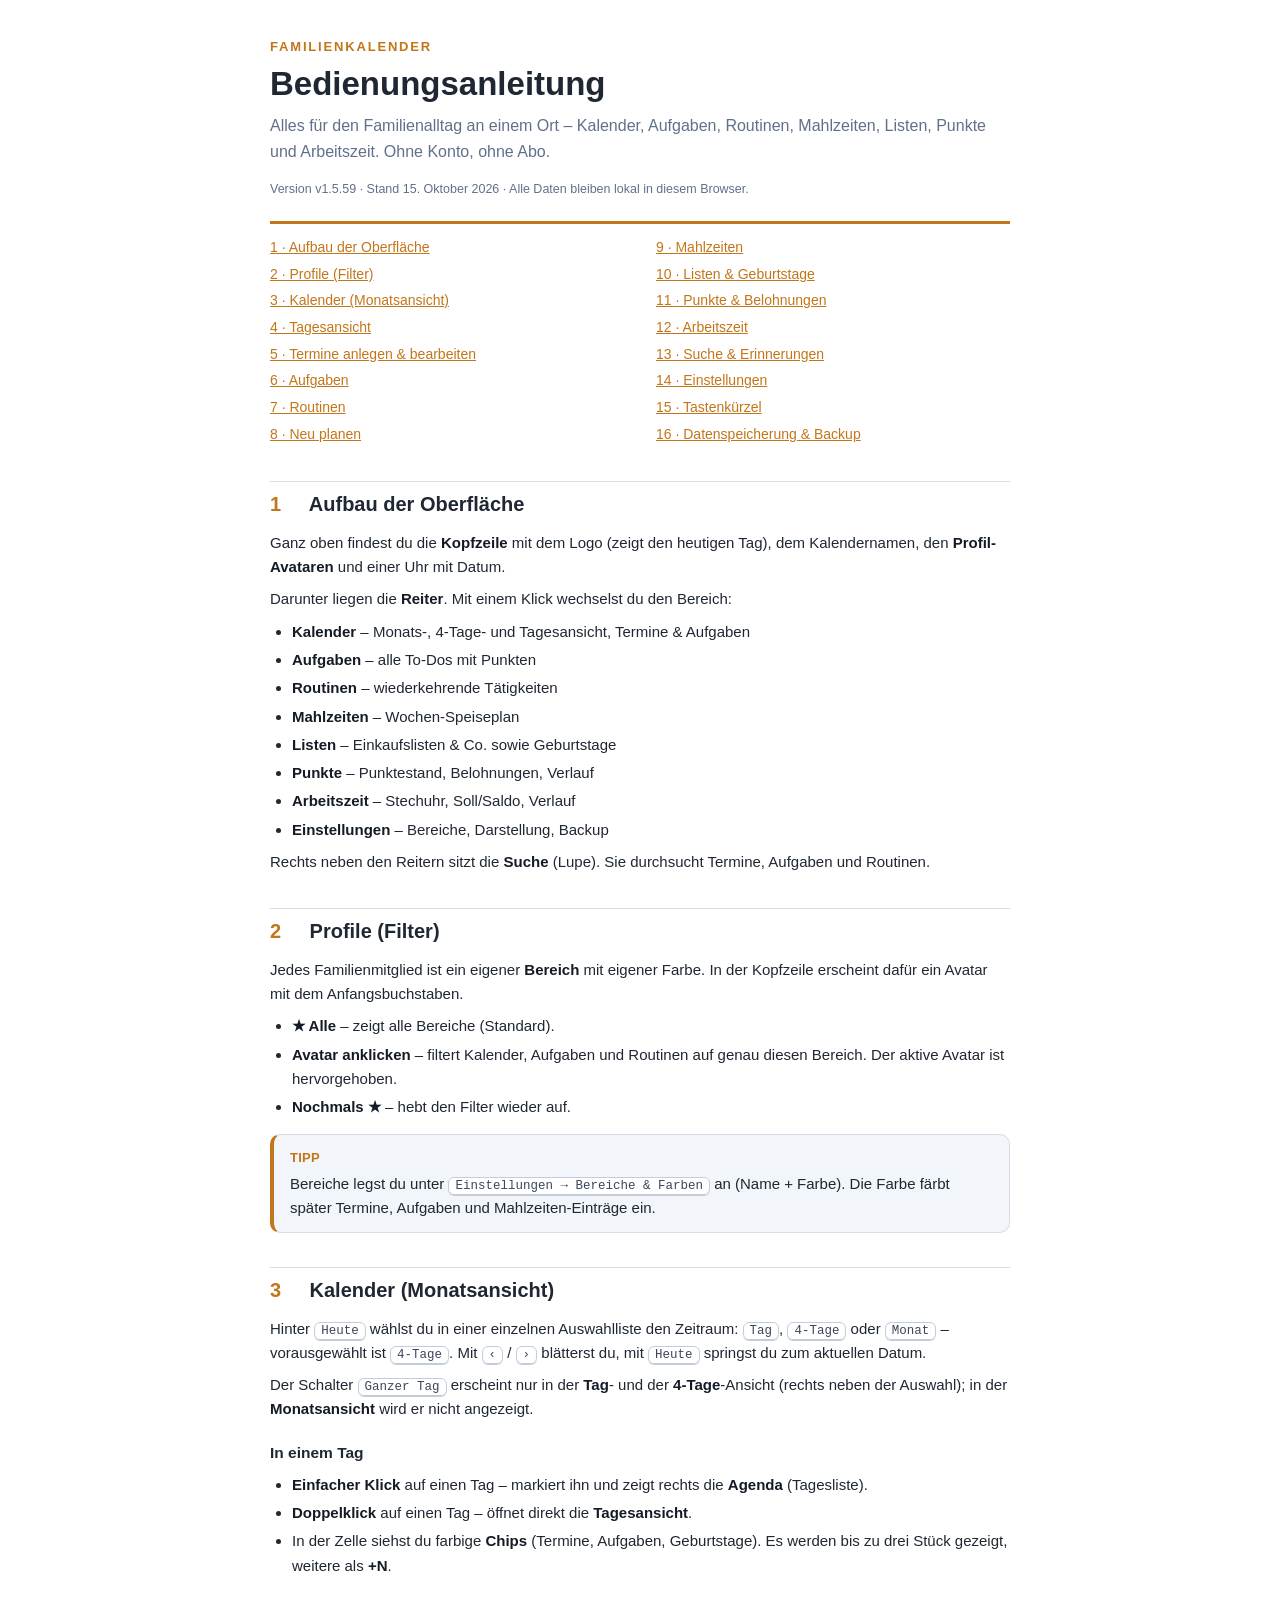
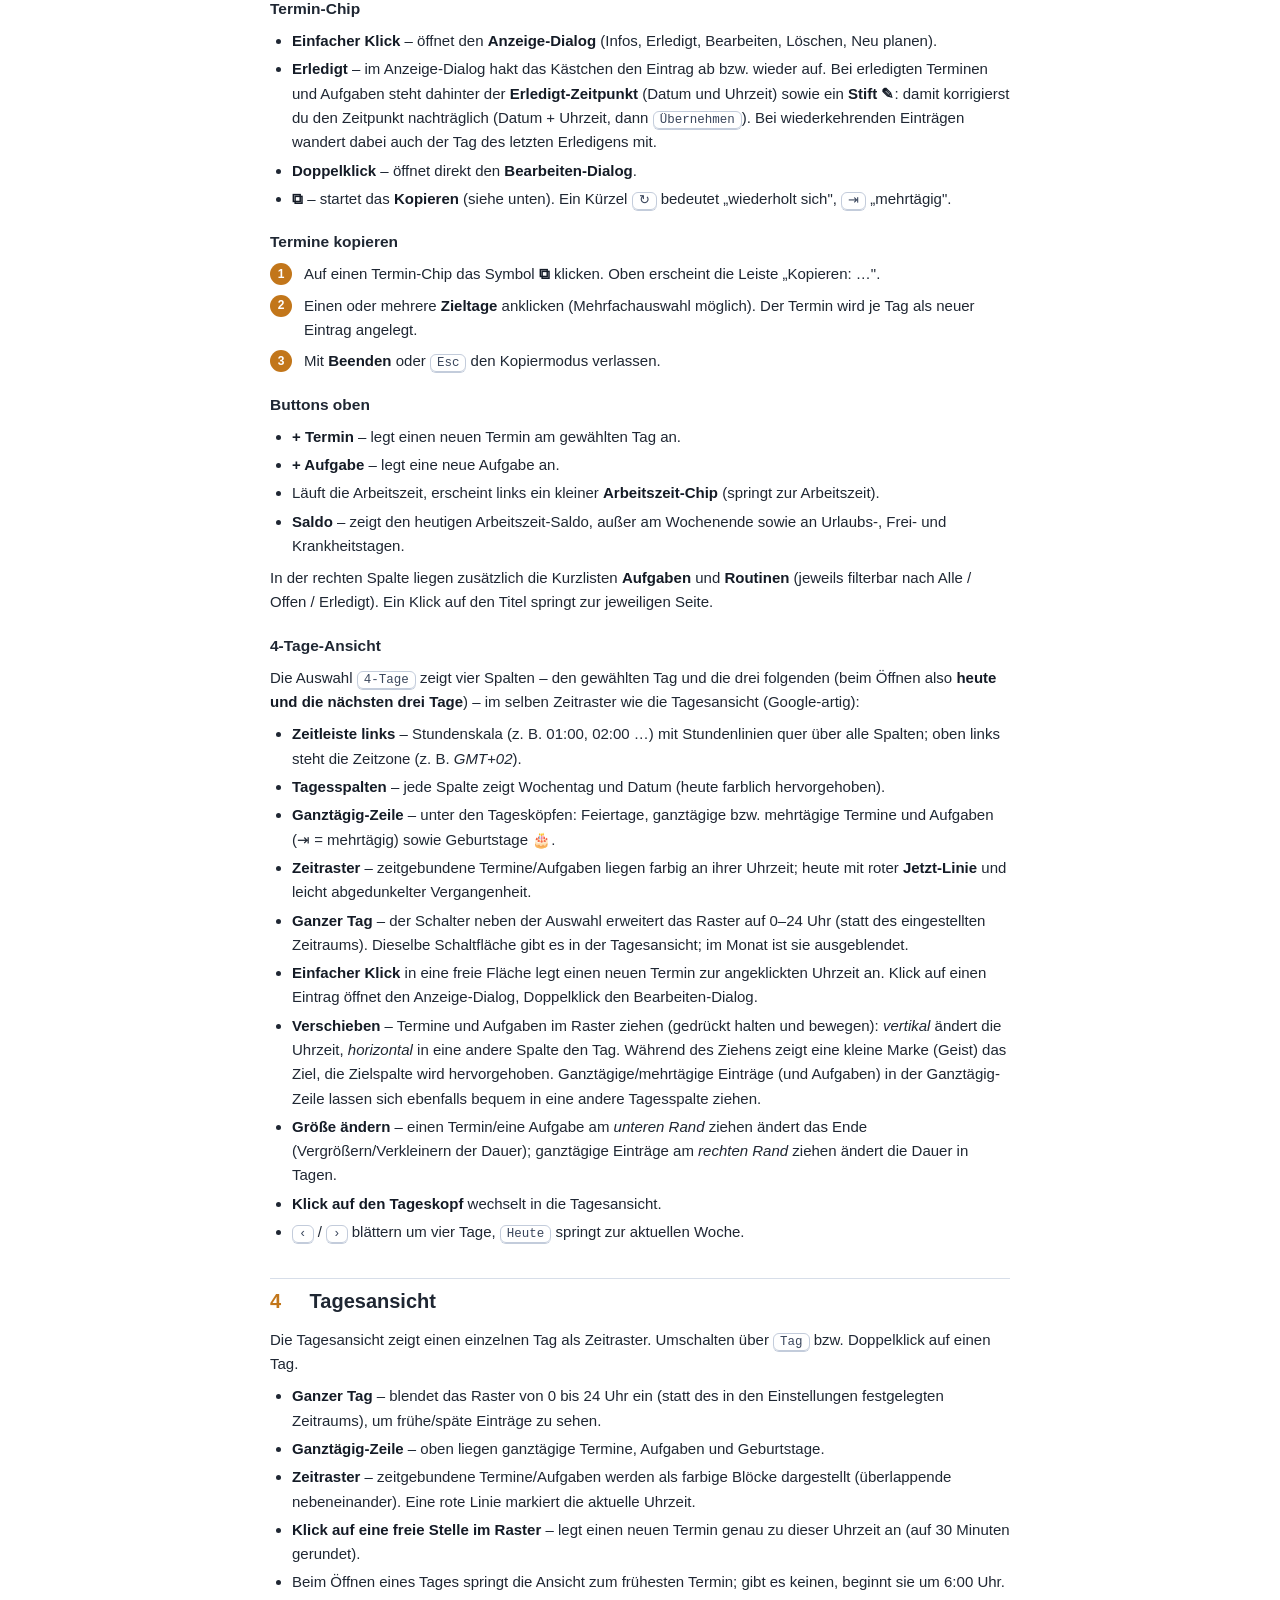
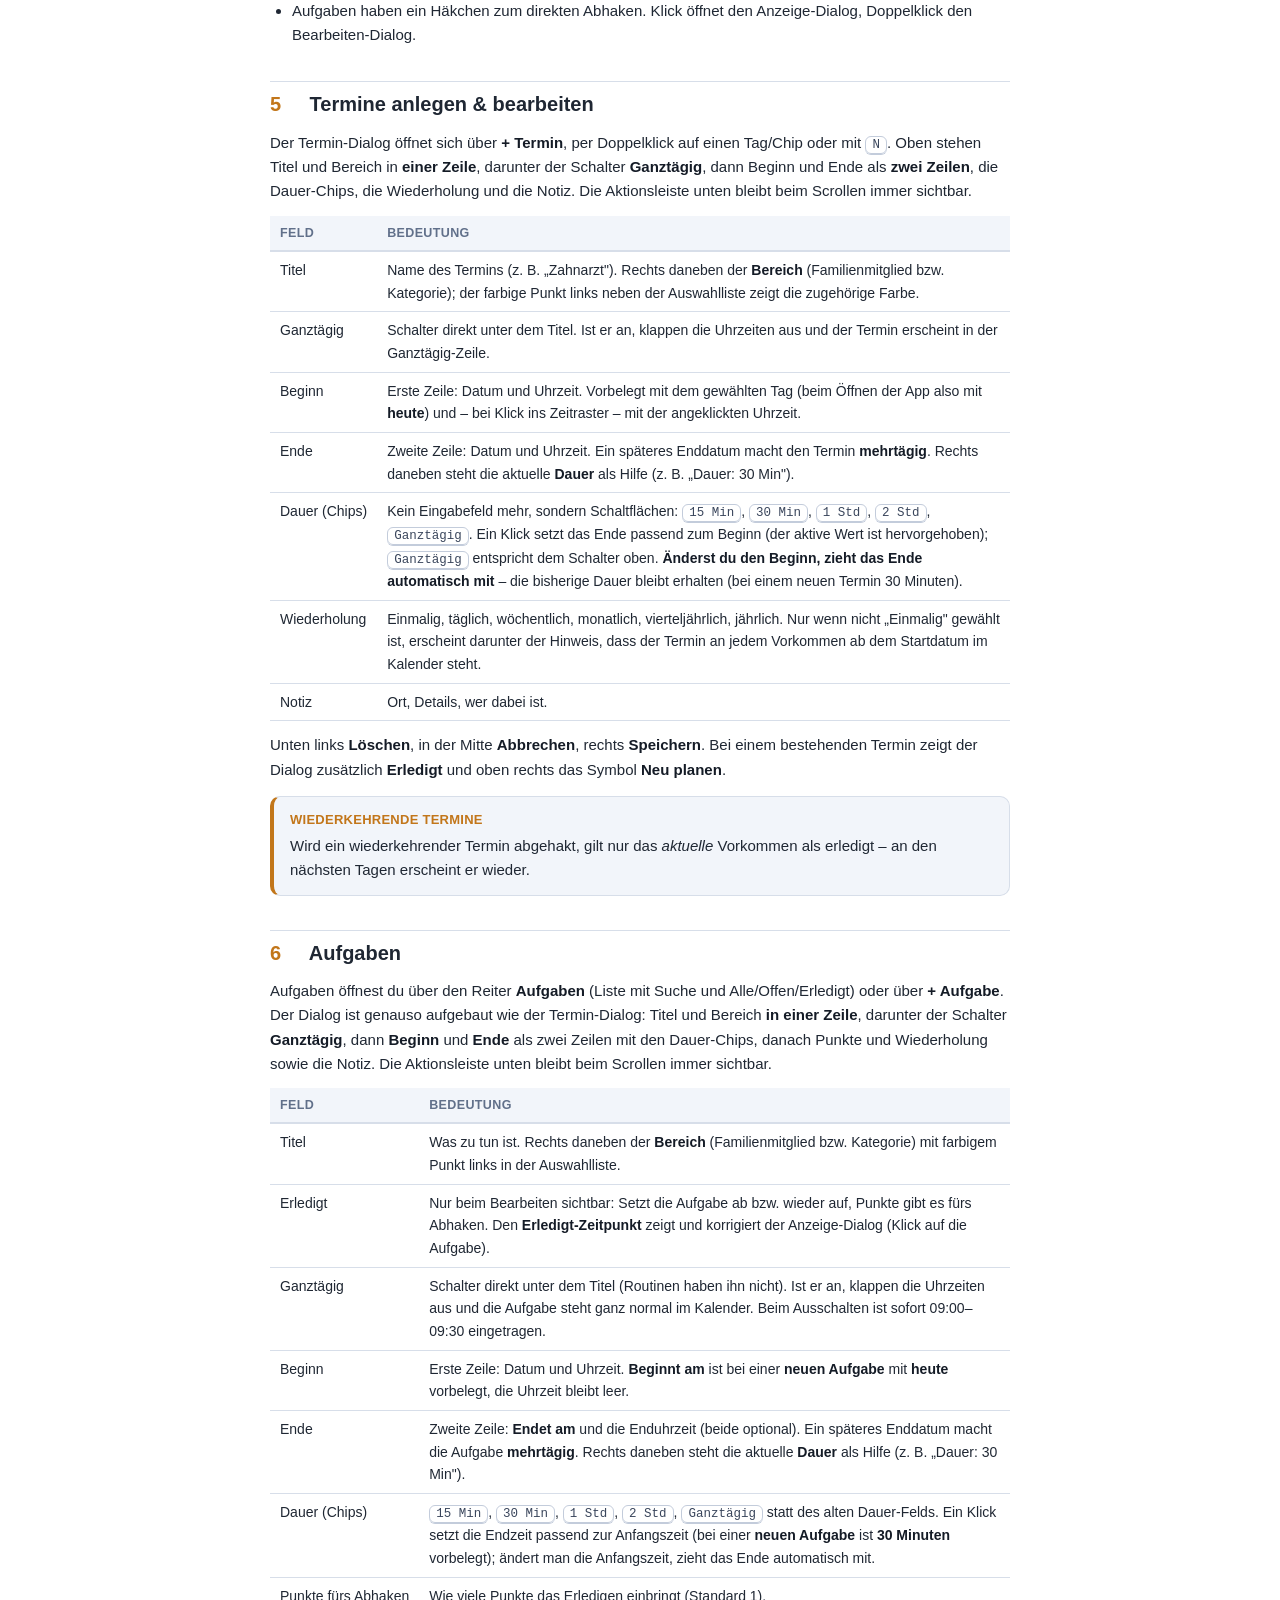
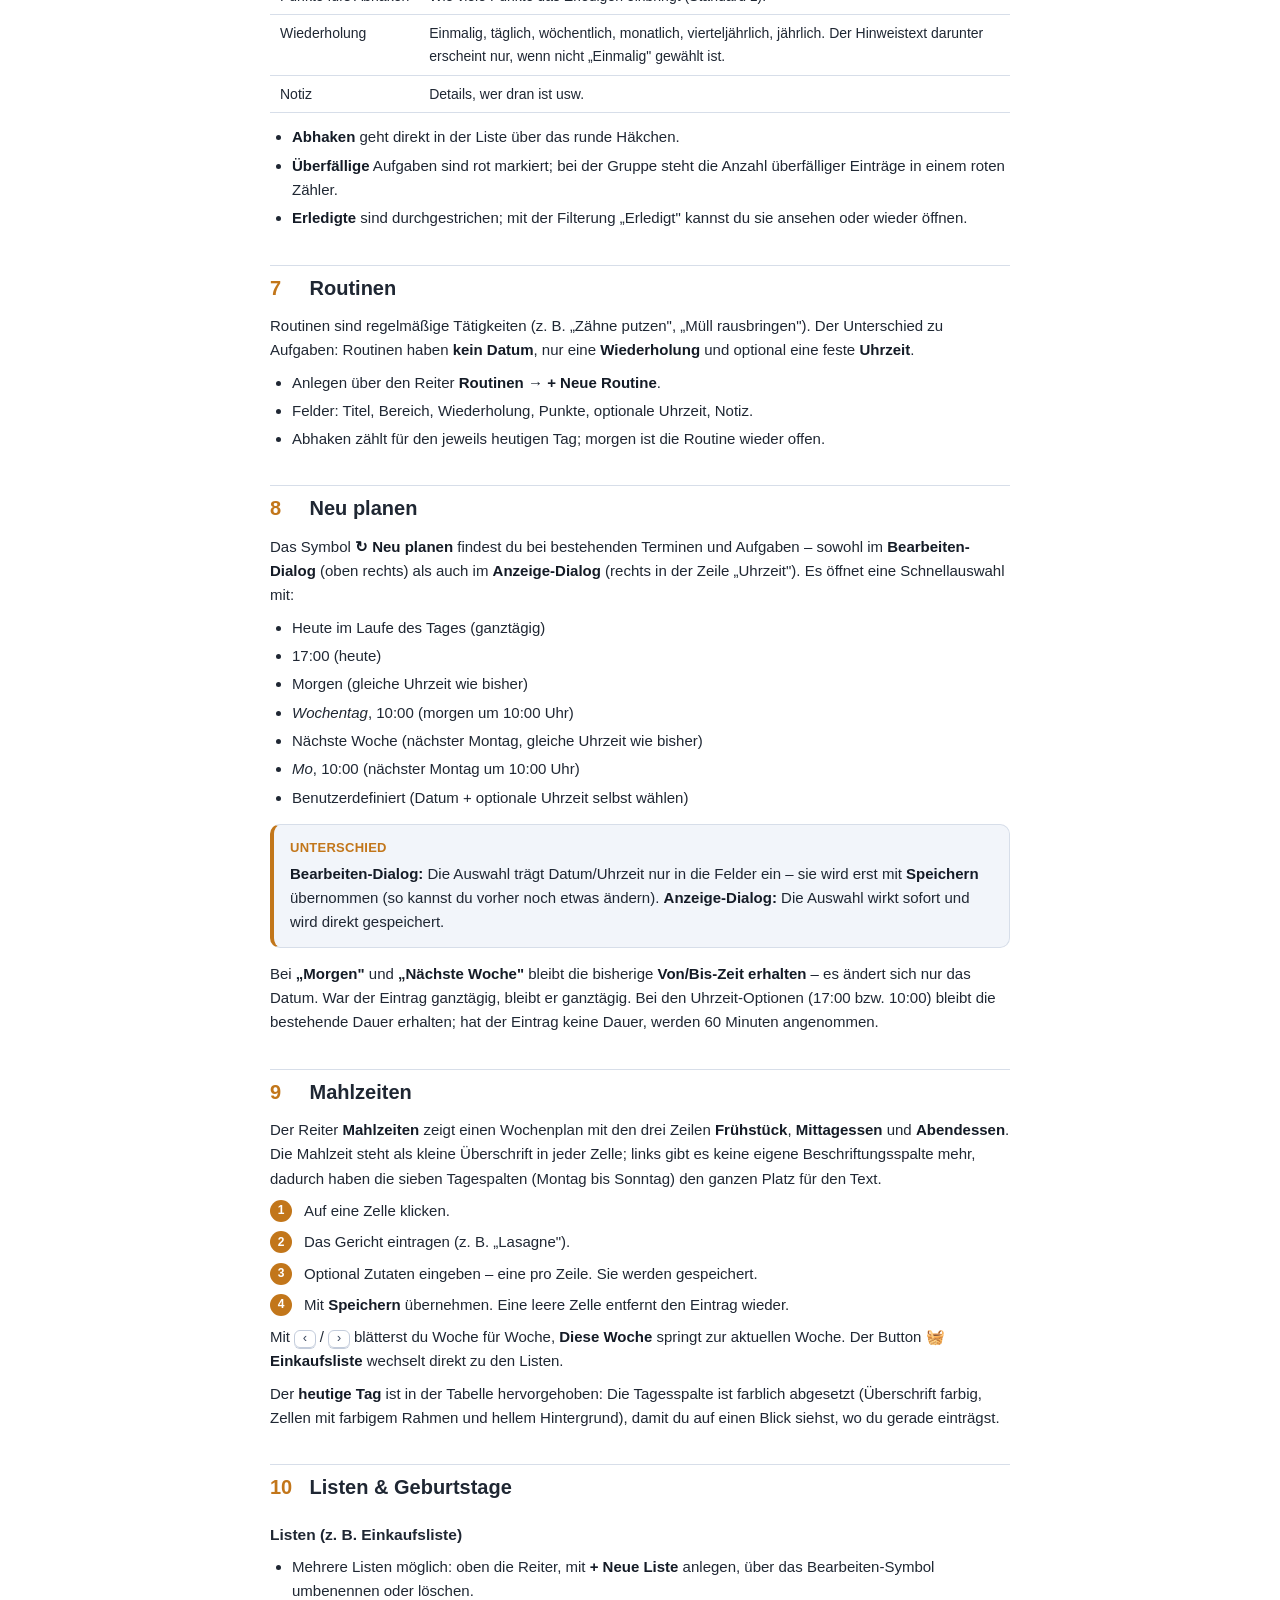
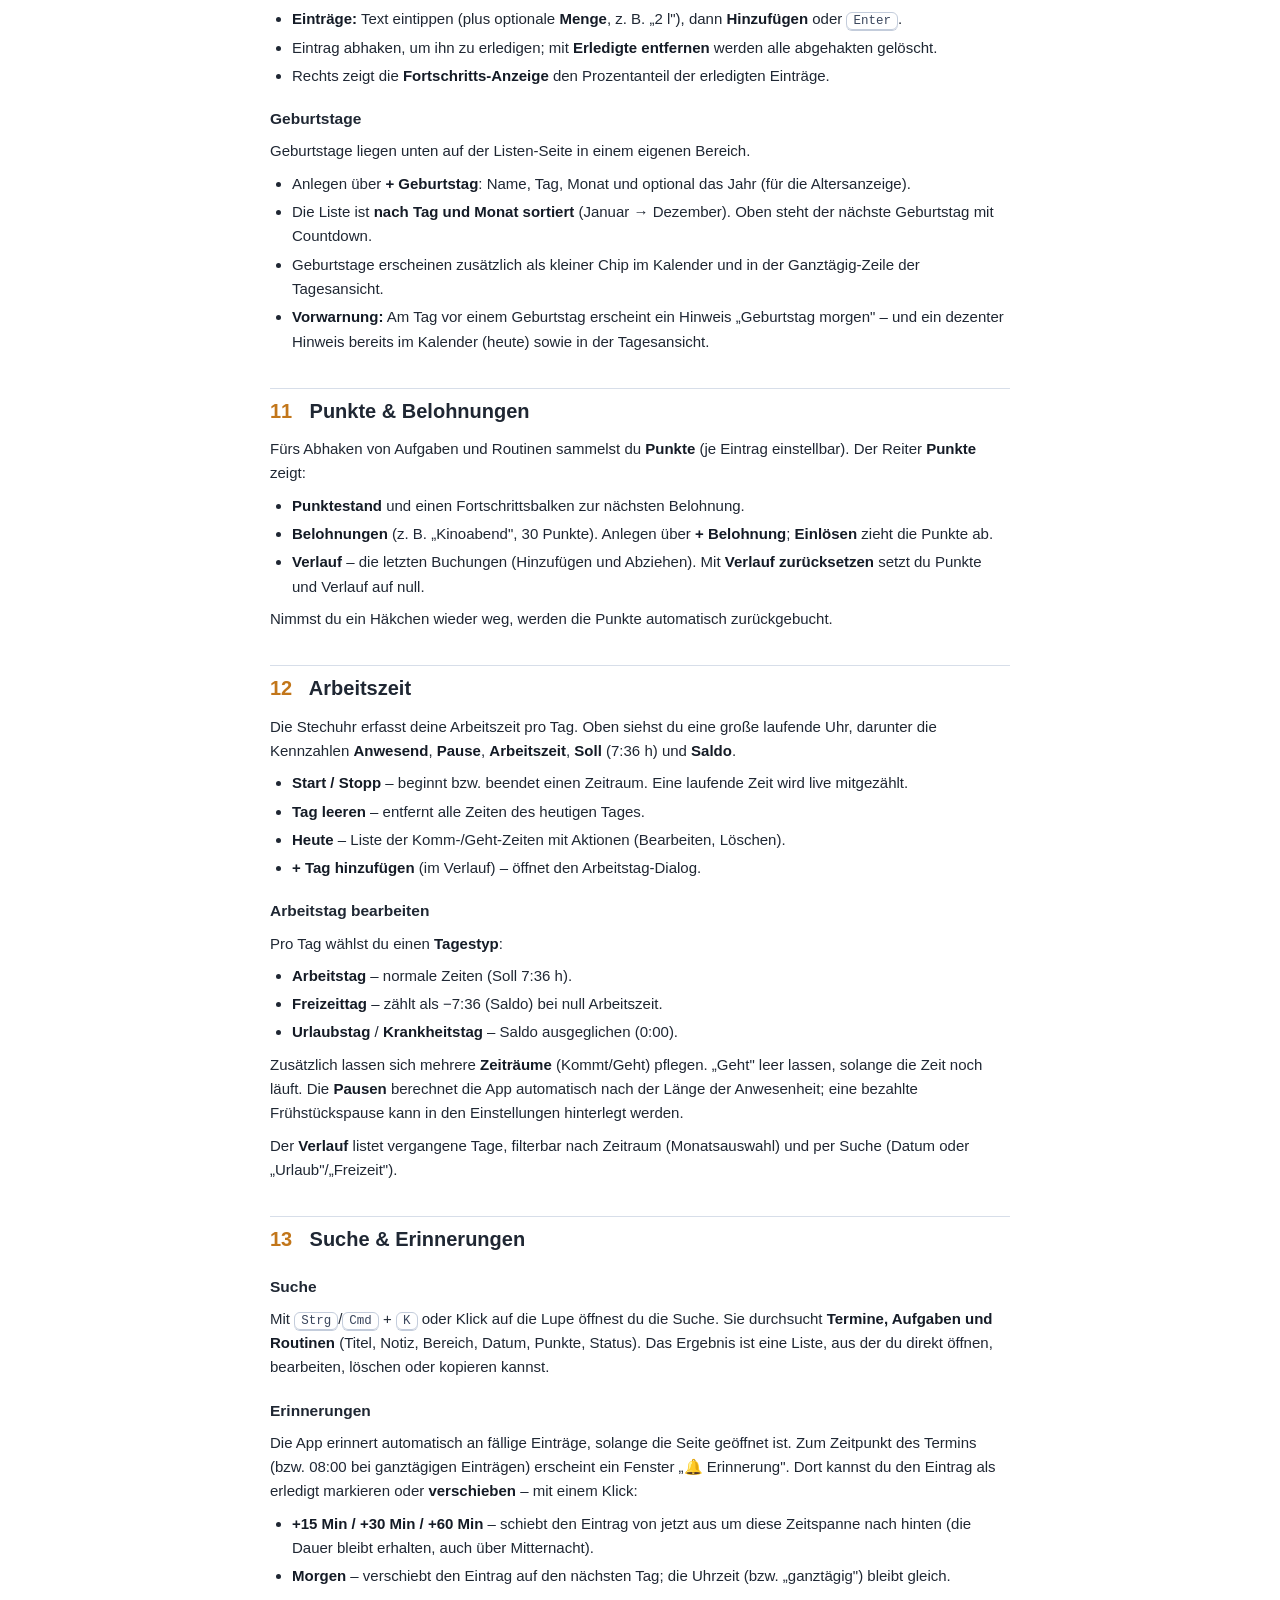
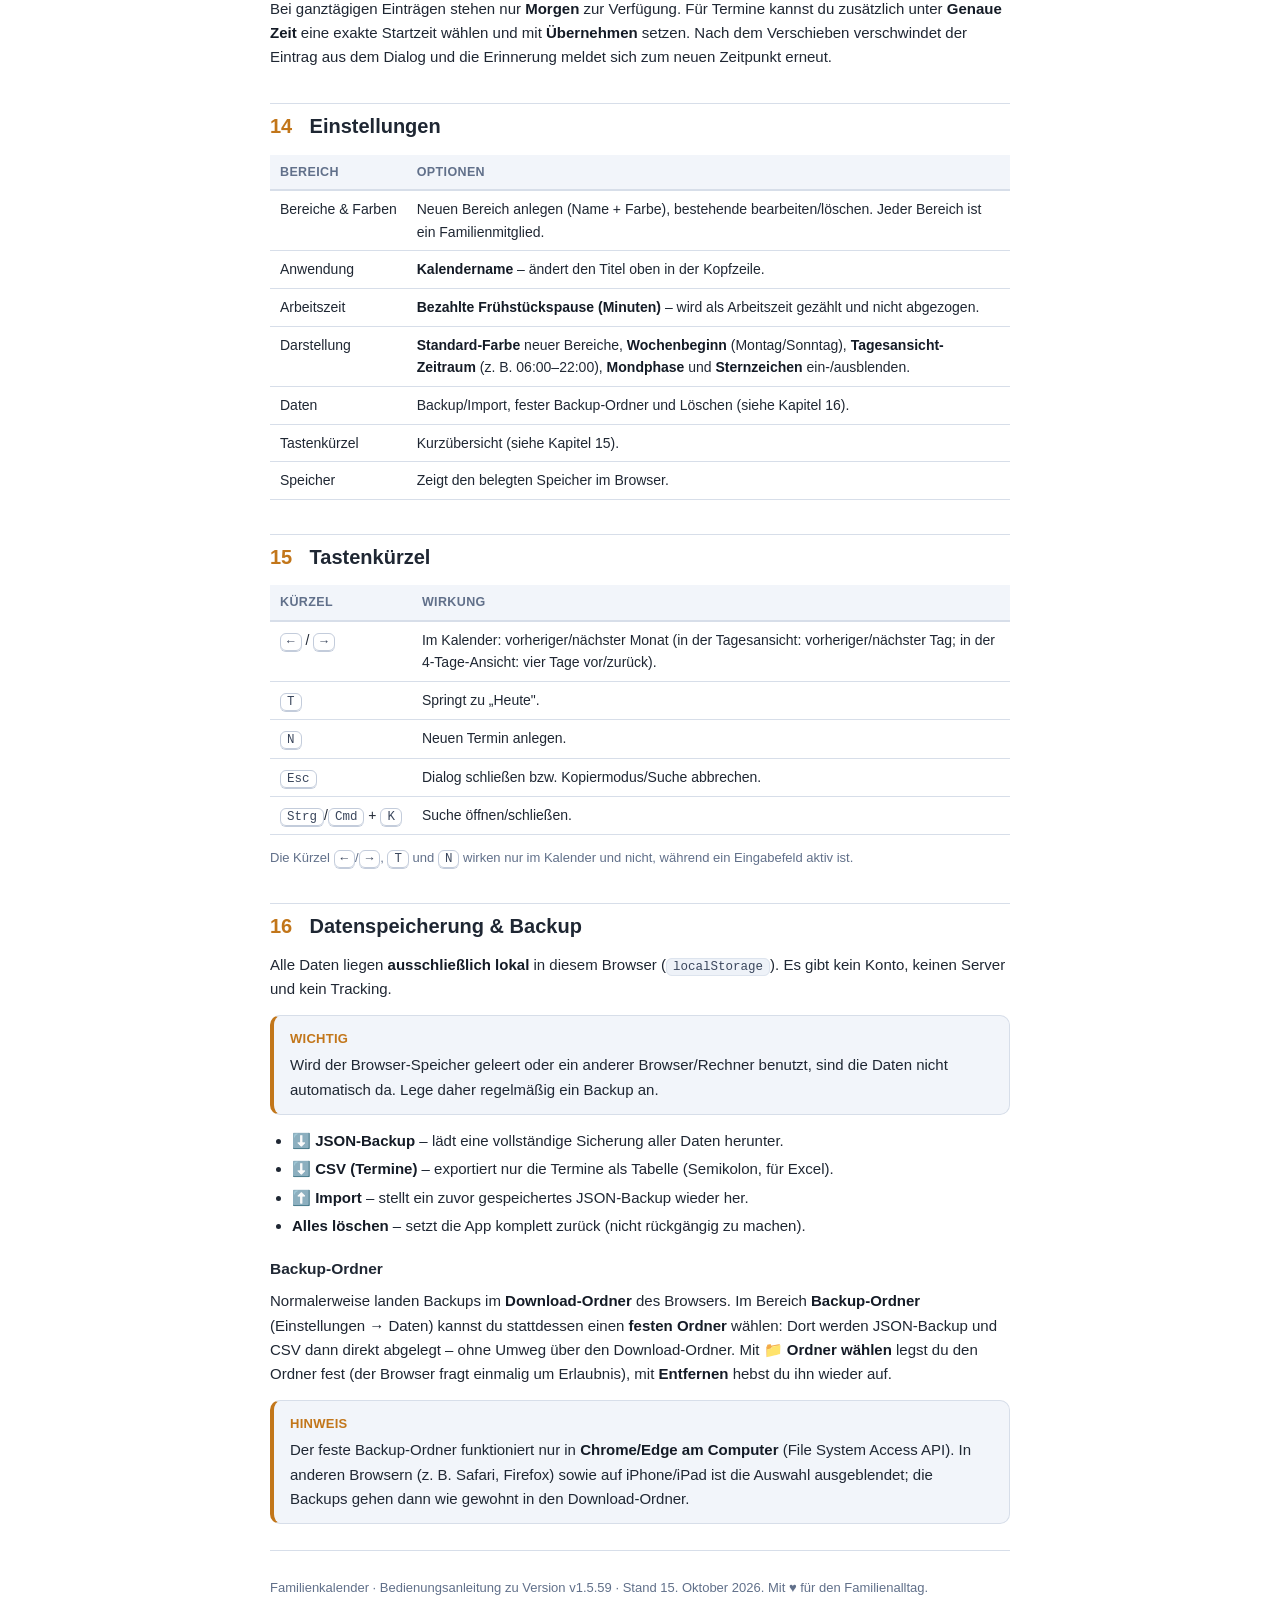
==== commit c1ab845c: "v1.5.59: Mahlzeiten — Beschriftungsspalte links entfernt, mehr Platz für die Tage - Kopfzeile beginn" ====
--- a/Bedienungsanleitung.html
+++ b/Bedienungsanleitung.html
@@ -77,7 +77,7 @@
     <div class="kicker">Familienkalender</div>
     <h1>Bedienungsanleitung</h1>
     <p class="lead">Alles für den Familienalltag an einem Ort – Kalender, Aufgaben, Routinen, Mahlzeiten, Listen, Punkte und Arbeitszeit. Ohne Konto, ohne Abo.</p>
-    <div class="meta">Version v1.5.58 · Stand 15. Oktober 2026 · Alle Daten bleiben lokal in diesem Browser.</div>
+    <div class="meta">Version v1.5.59 · Stand 15. Oktober 2026 · Alle Daten bleiben lokal in diesem Browser.</div>
   </header>
 
   <nav class="toc">
@@ -251,7 +251,7 @@
   <p>Bei <strong>„Morgen"</strong> und <strong>„Nächste Woche"</strong> bleibt die bisherige <strong>Von/Bis-Zeit erhalten</strong> – es ändert sich nur das Datum. War der Eintrag ganztägig, bleibt er ganztägig. Bei den Uhrzeit-Optionen (17:00 bzw. 10:00) bleibt die bestehende Dauer erhalten; hat der Eintrag keine Dauer, werden 60 Minuten angenommen.</p>
 
   <h2 id="s9"><span class="n">9</span> Mahlzeiten</h2>
-  <p>Der Reiter <strong>Mahlzeiten</strong> zeigt einen Wochenplan mit den Zeilen <strong>Frühstück</strong>, <strong>Mittagessen</strong> und <strong>Abendessen</strong>.</p>
+  <p>Der Reiter <strong>Mahlzeiten</strong> zeigt einen Wochenplan mit den drei Zeilen <strong>Frühstück</strong>, <strong>Mittagessen</strong> und <strong>Abendessen</strong>. Die Mahlzeit steht als kleine Überschrift in jeder Zelle; links gibt es keine eigene Beschriftungsspalte mehr, dadurch haben die sieben Tagespalten (Montag bis Sonntag) den ganzen Platz für den Text.</p>
   <ol class="steps">
     <li>Auf eine Zelle klicken.</li>
     <li>Das Gericht eintragen (z. B. „Lasagne").</li>
@@ -363,7 +363,7 @@
   </div>
 
   <hr>
-  <p class="small">Familienkalender · Bedienungsanleitung zu Version v1.5.58 · Stand 15. Oktober 2026. Mit ♥ für den Familienalltag.</p>
+  <p class="small">Familienkalender · Bedienungsanleitung zu Version v1.5.59 · Stand 15. Oktober 2026. Mit ♥ für den Familienalltag.</p>
 
 </div>
 </body>
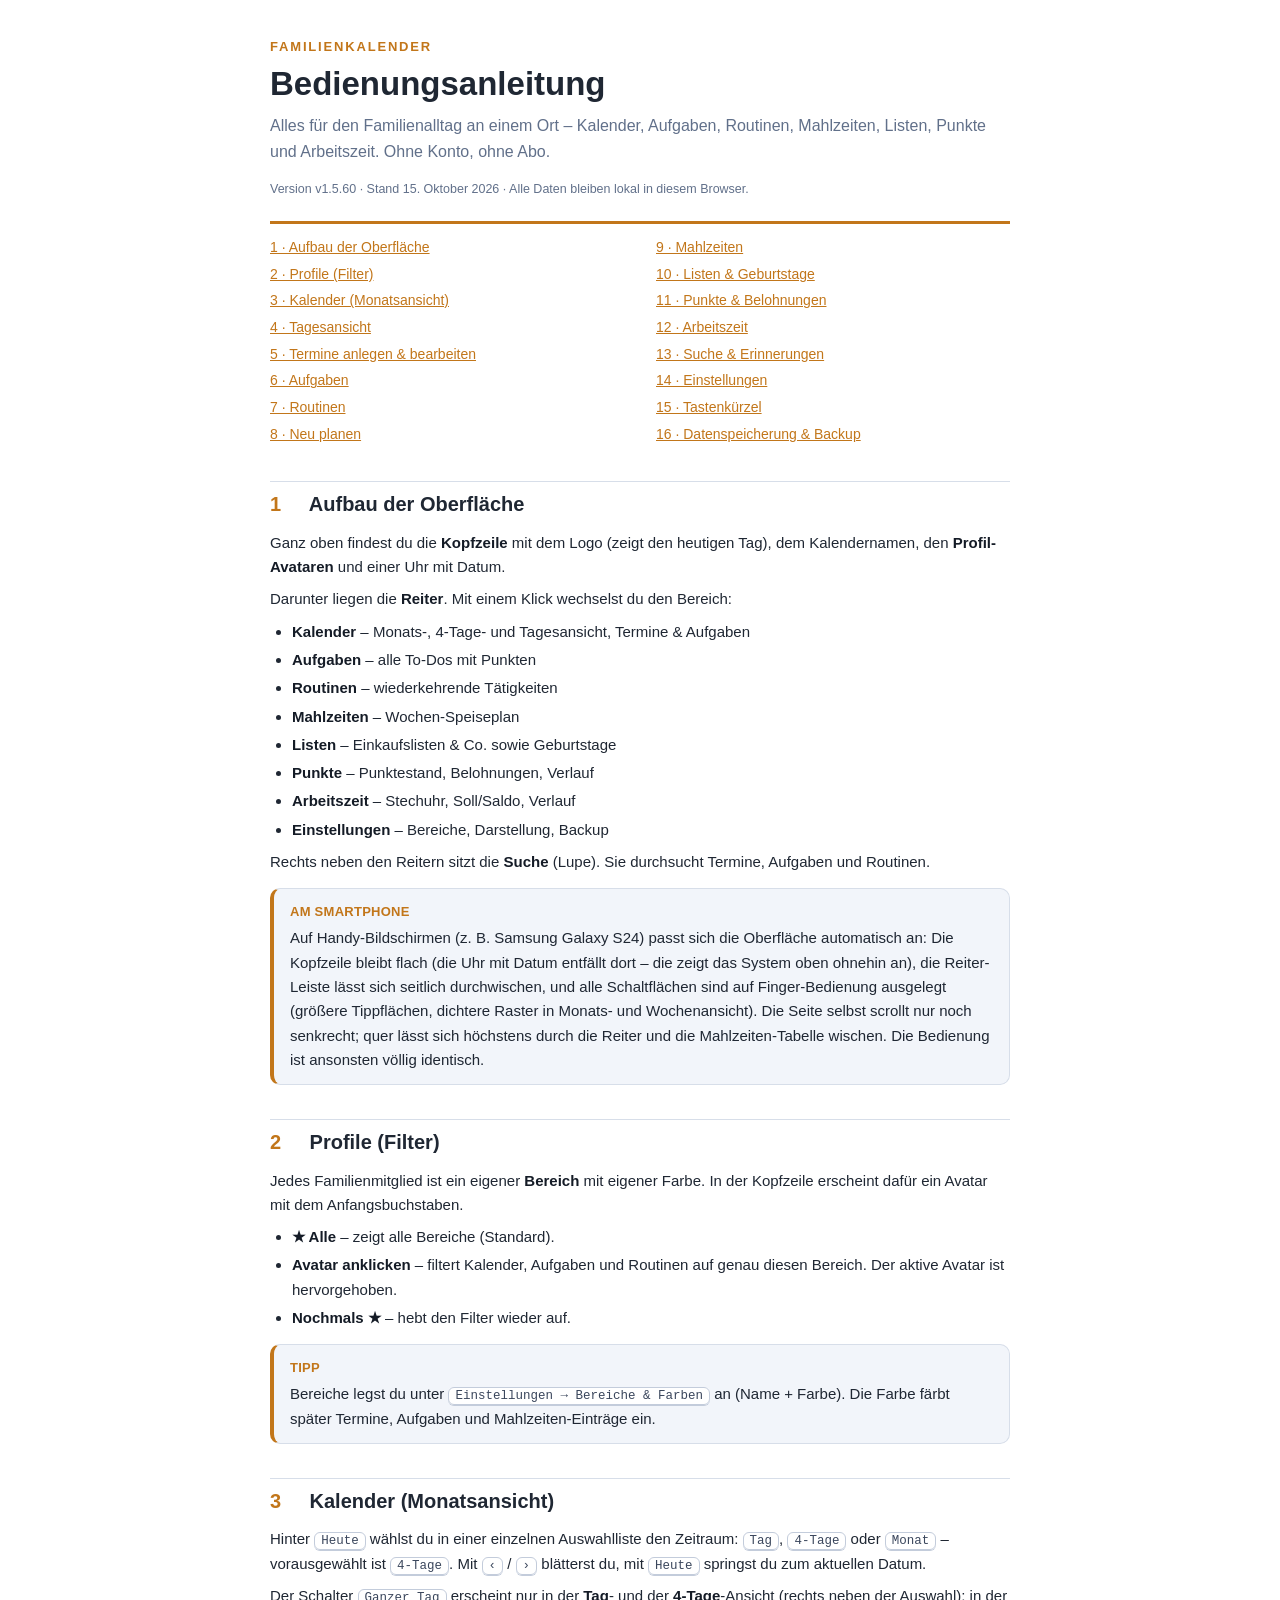
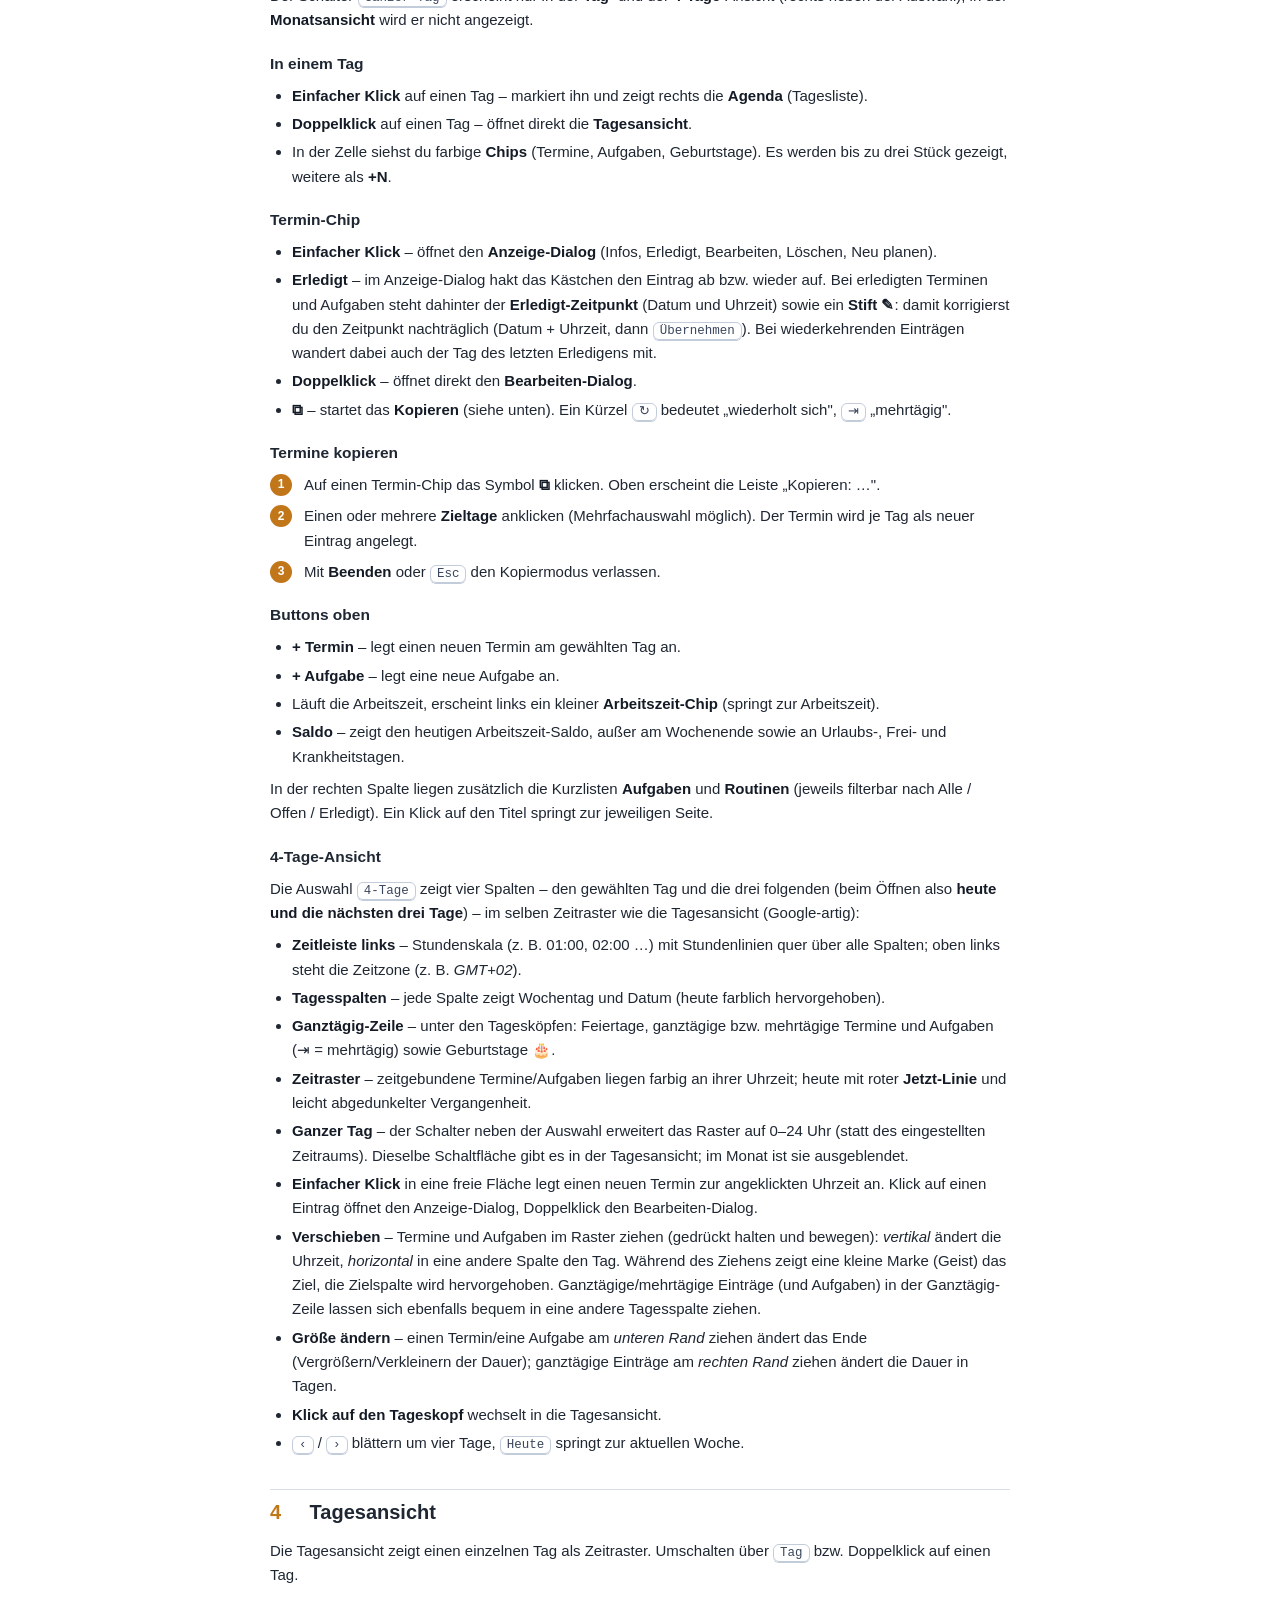
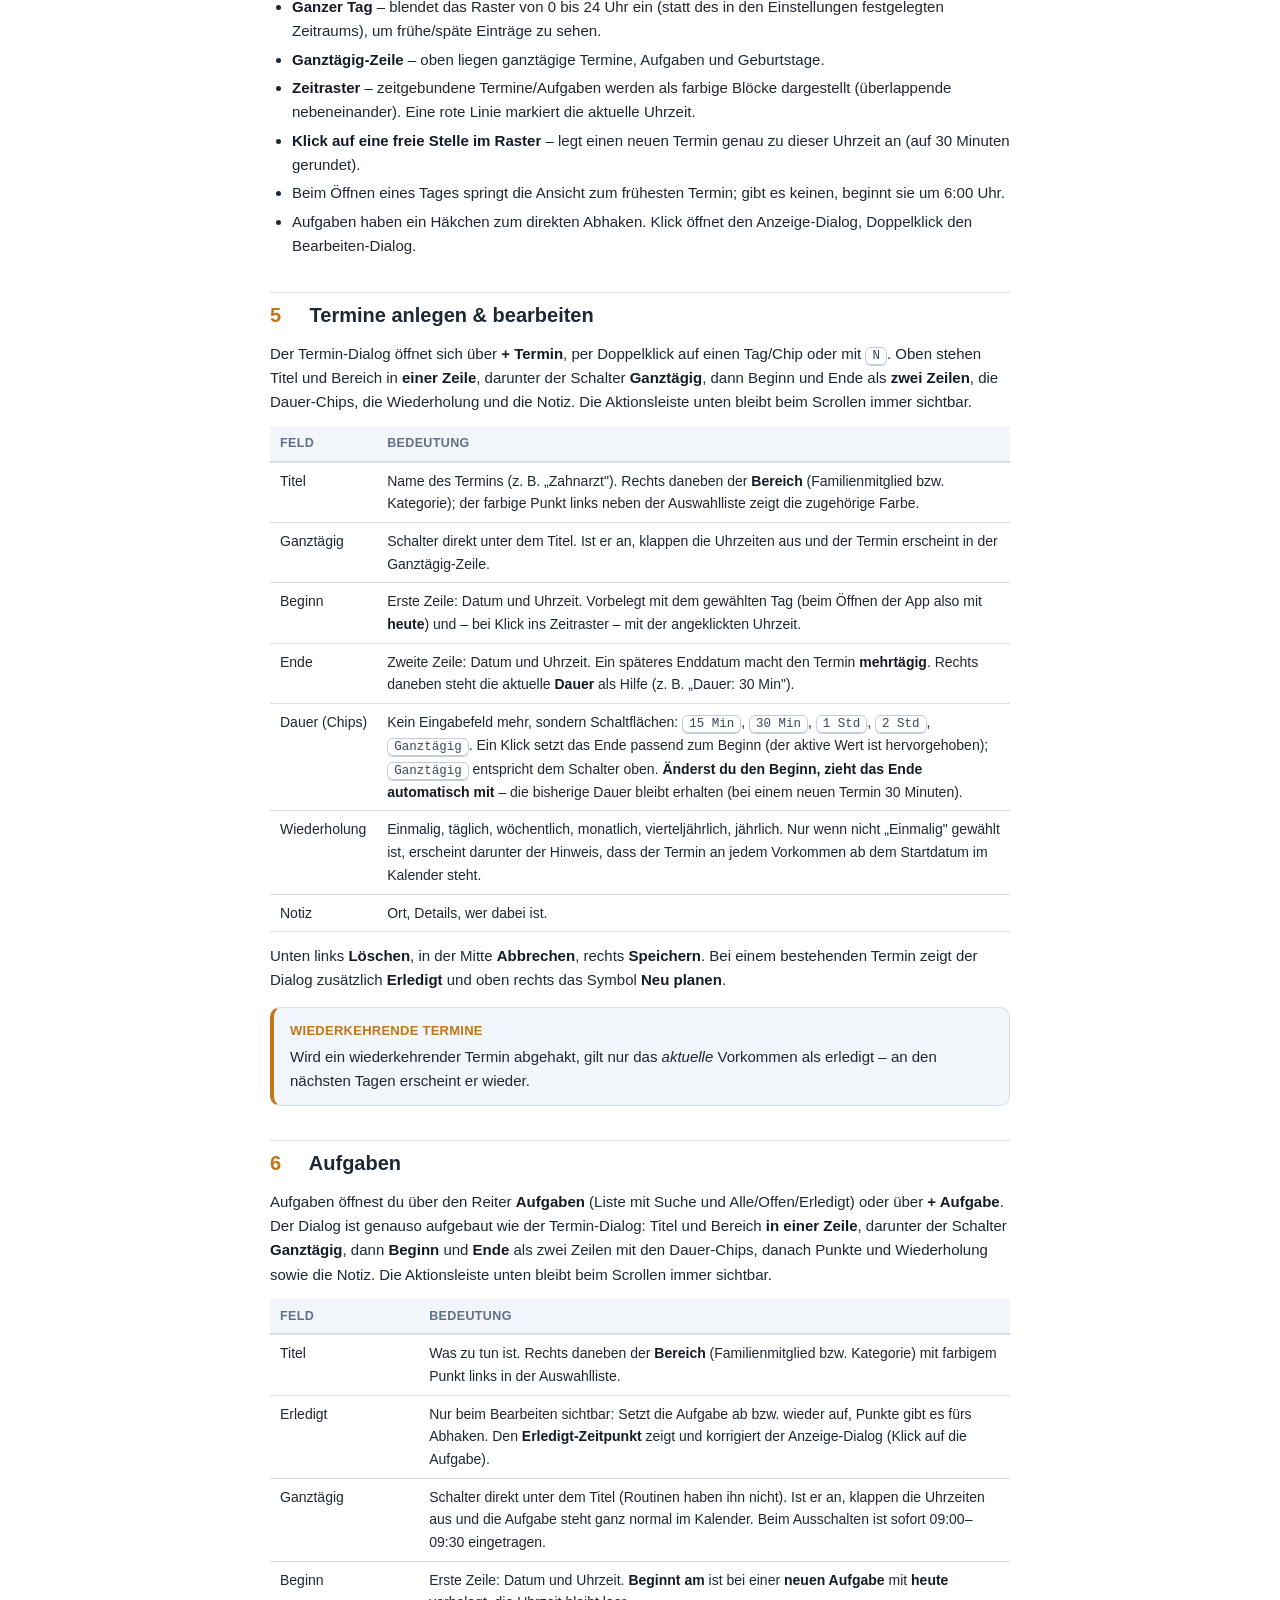
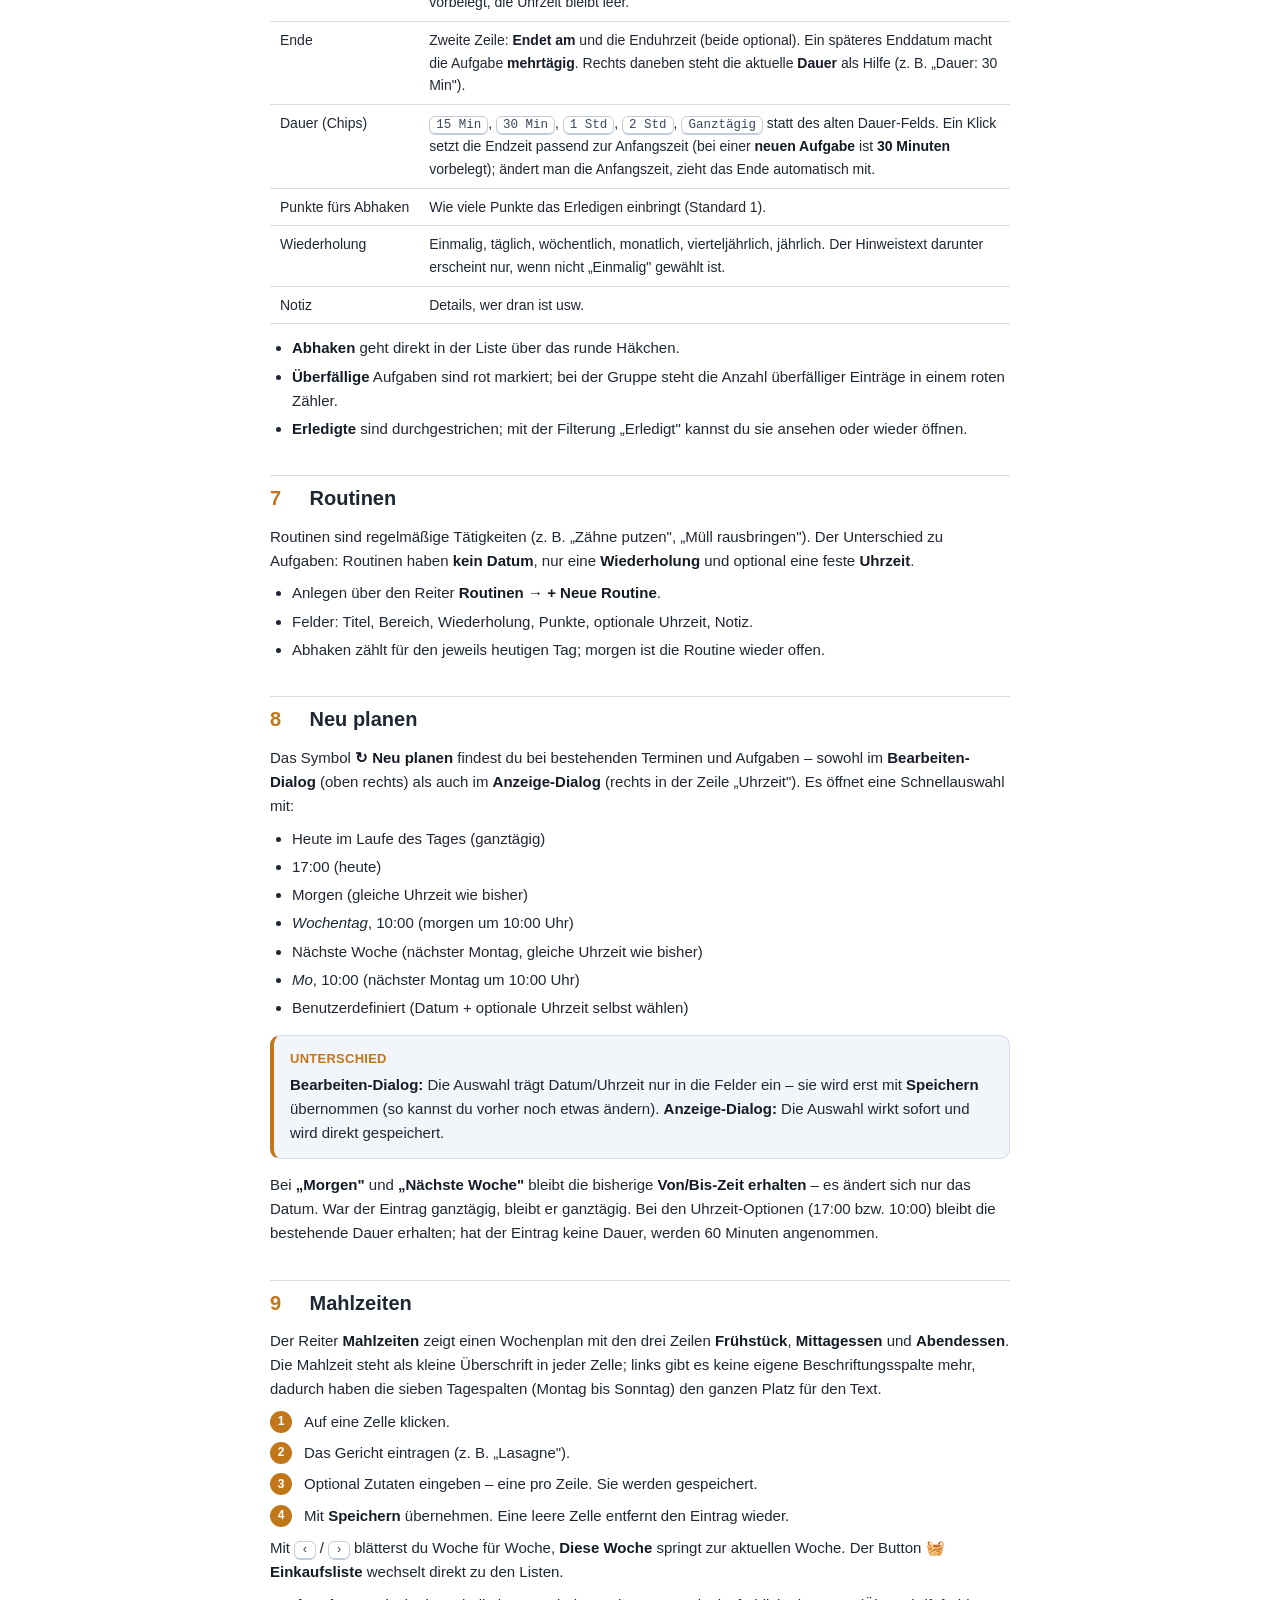
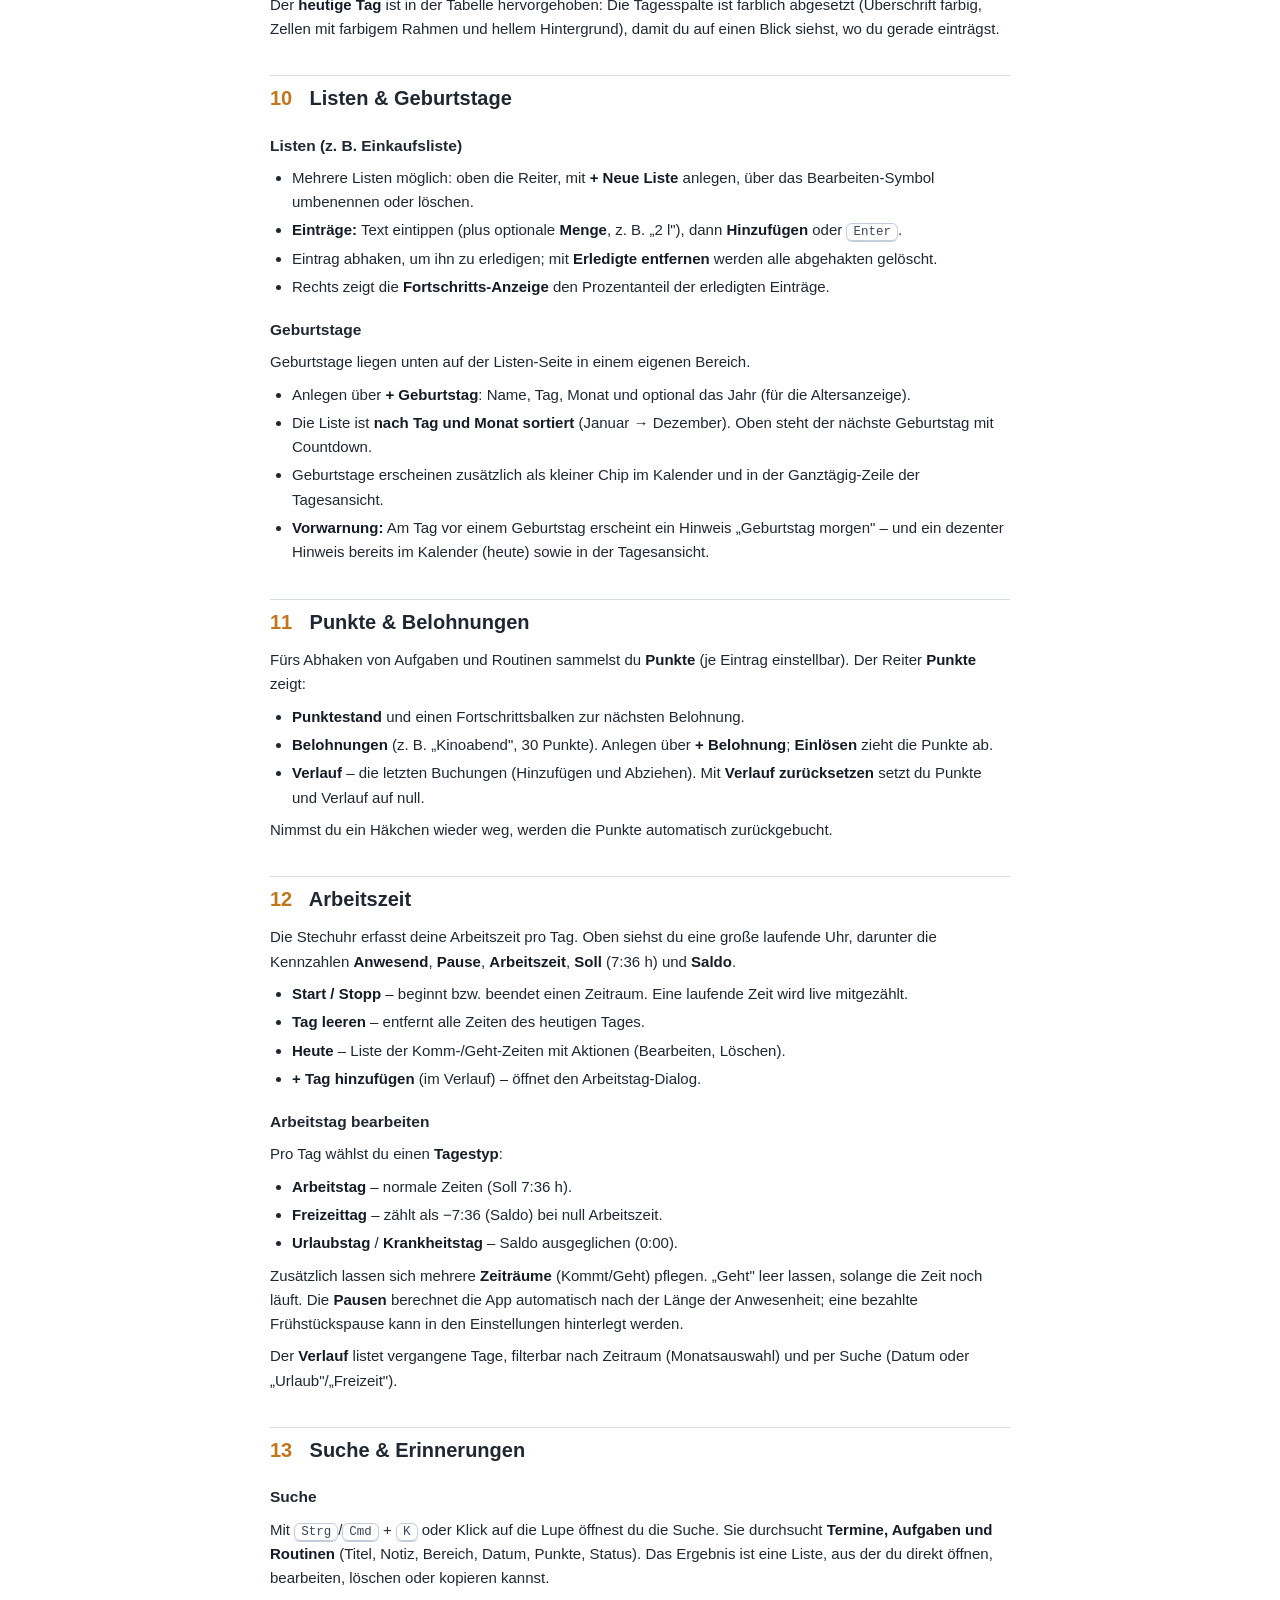
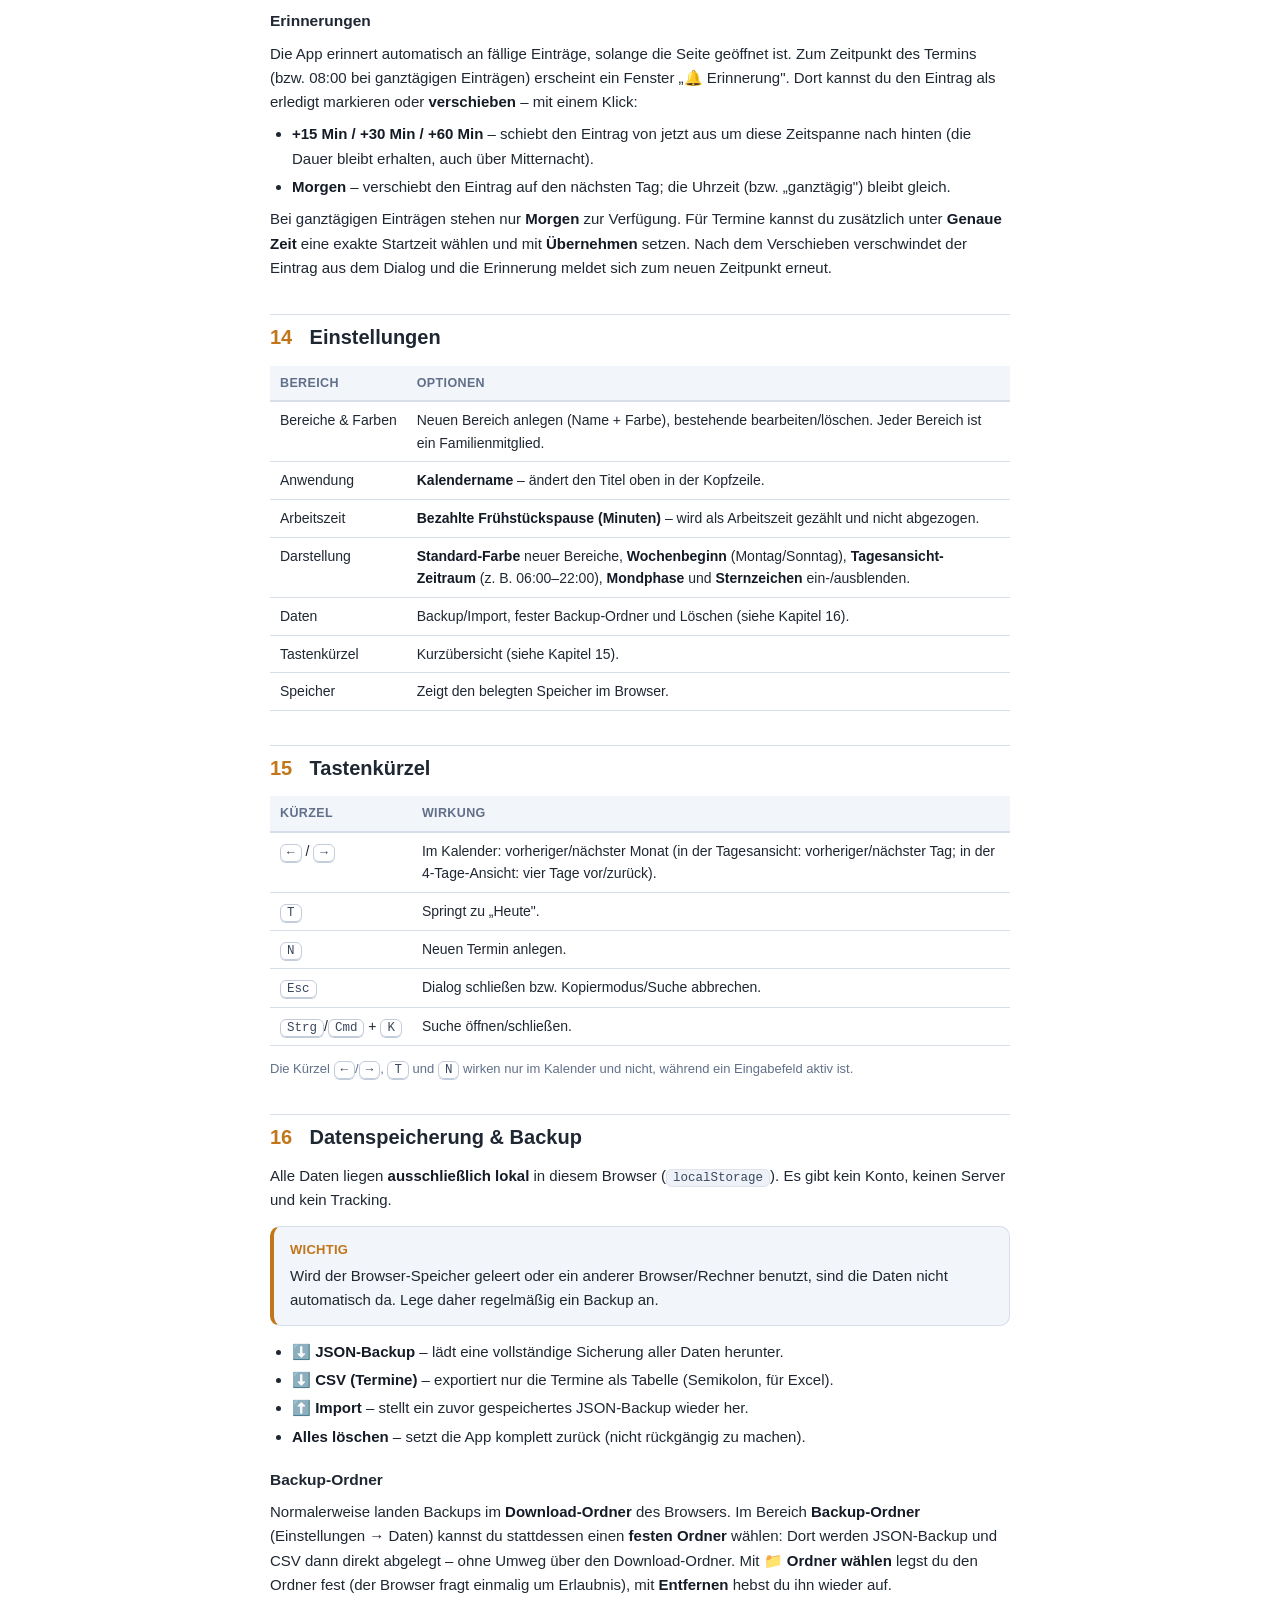
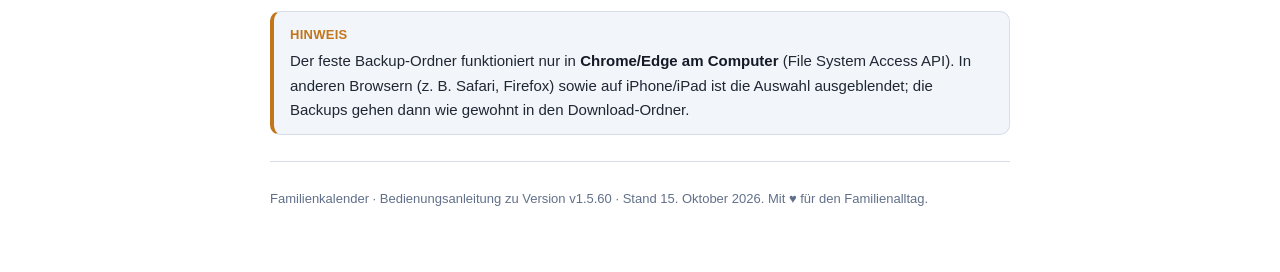
==== commit 6b8cc9e7: "v1.5.60: Handy-Ansicht — kein Querscrollen, kompaktere Kopfzeile, größere Tippflächen - Neuer CSS-Bl" ====
--- a/Bedienungsanleitung.html
+++ b/Bedienungsanleitung.html
@@ -77,7 +77,7 @@
     <div class="kicker">Familienkalender</div>
     <h1>Bedienungsanleitung</h1>
     <p class="lead">Alles für den Familienalltag an einem Ort – Kalender, Aufgaben, Routinen, Mahlzeiten, Listen, Punkte und Arbeitszeit. Ohne Konto, ohne Abo.</p>
-    <div class="meta">Version v1.5.59 · Stand 15. Oktober 2026 · Alle Daten bleiben lokal in diesem Browser.</div>
+    <div class="meta">Version v1.5.60 · Stand 15. Oktober 2026 · Alle Daten bleiben lokal in diesem Browser.</div>
   </header>
 
   <nav class="toc">
@@ -113,6 +113,10 @@
     <li><strong>Einstellungen</strong> – Bereiche, Darstellung, Backup</li>
   </ul>
   <p>Rechts neben den Reitern sitzt die <strong>Suche</strong> (Lupe). Sie durchsucht Termine, Aufgaben und Routinen.</p>
+  <div class="box">
+    <div class="bt">Am Smartphone</div>
+    <p>Auf Handy-Bildschirmen (z. B. Samsung Galaxy S24) passt sich die Oberfläche automatisch an: Die Kopfzeile bleibt flach (die Uhr mit Datum entfällt dort – die zeigt das System oben ohnehin an), die Reiter-Leiste lässt sich seitlich durchwischen, und alle Schaltflächen sind auf Finger-Bedienung ausgelegt (größere Tippflächen, dichtere Raster in Monats- und Wochenansicht). Die Seite selbst scrollt nur noch senkrecht; quer lässt sich höchstens durch die Reiter und die Mahlzeiten-Tabelle wischen. Die Bedienung ist ansonsten völlig identisch.</p>
+  </div>
 
   <h2 id="s2"><span class="n">2</span> Profile (Filter)</h2>
   <p>Jedes Familienmitglied ist ein eigener <strong>Bereich</strong> mit eigener Farbe. In der Kopfzeile erscheint dafür ein Avatar mit dem Anfangsbuchstaben.</p>
@@ -363,7 +367,7 @@
   </div>
 
   <hr>
-  <p class="small">Familienkalender · Bedienungsanleitung zu Version v1.5.59 · Stand 15. Oktober 2026. Mit ♥ für den Familienalltag.</p>
+  <p class="small">Familienkalender · Bedienungsanleitung zu Version v1.5.60 · Stand 15. Oktober 2026. Mit ♥ für den Familienalltag.</p>
 
 </div>
 </body>
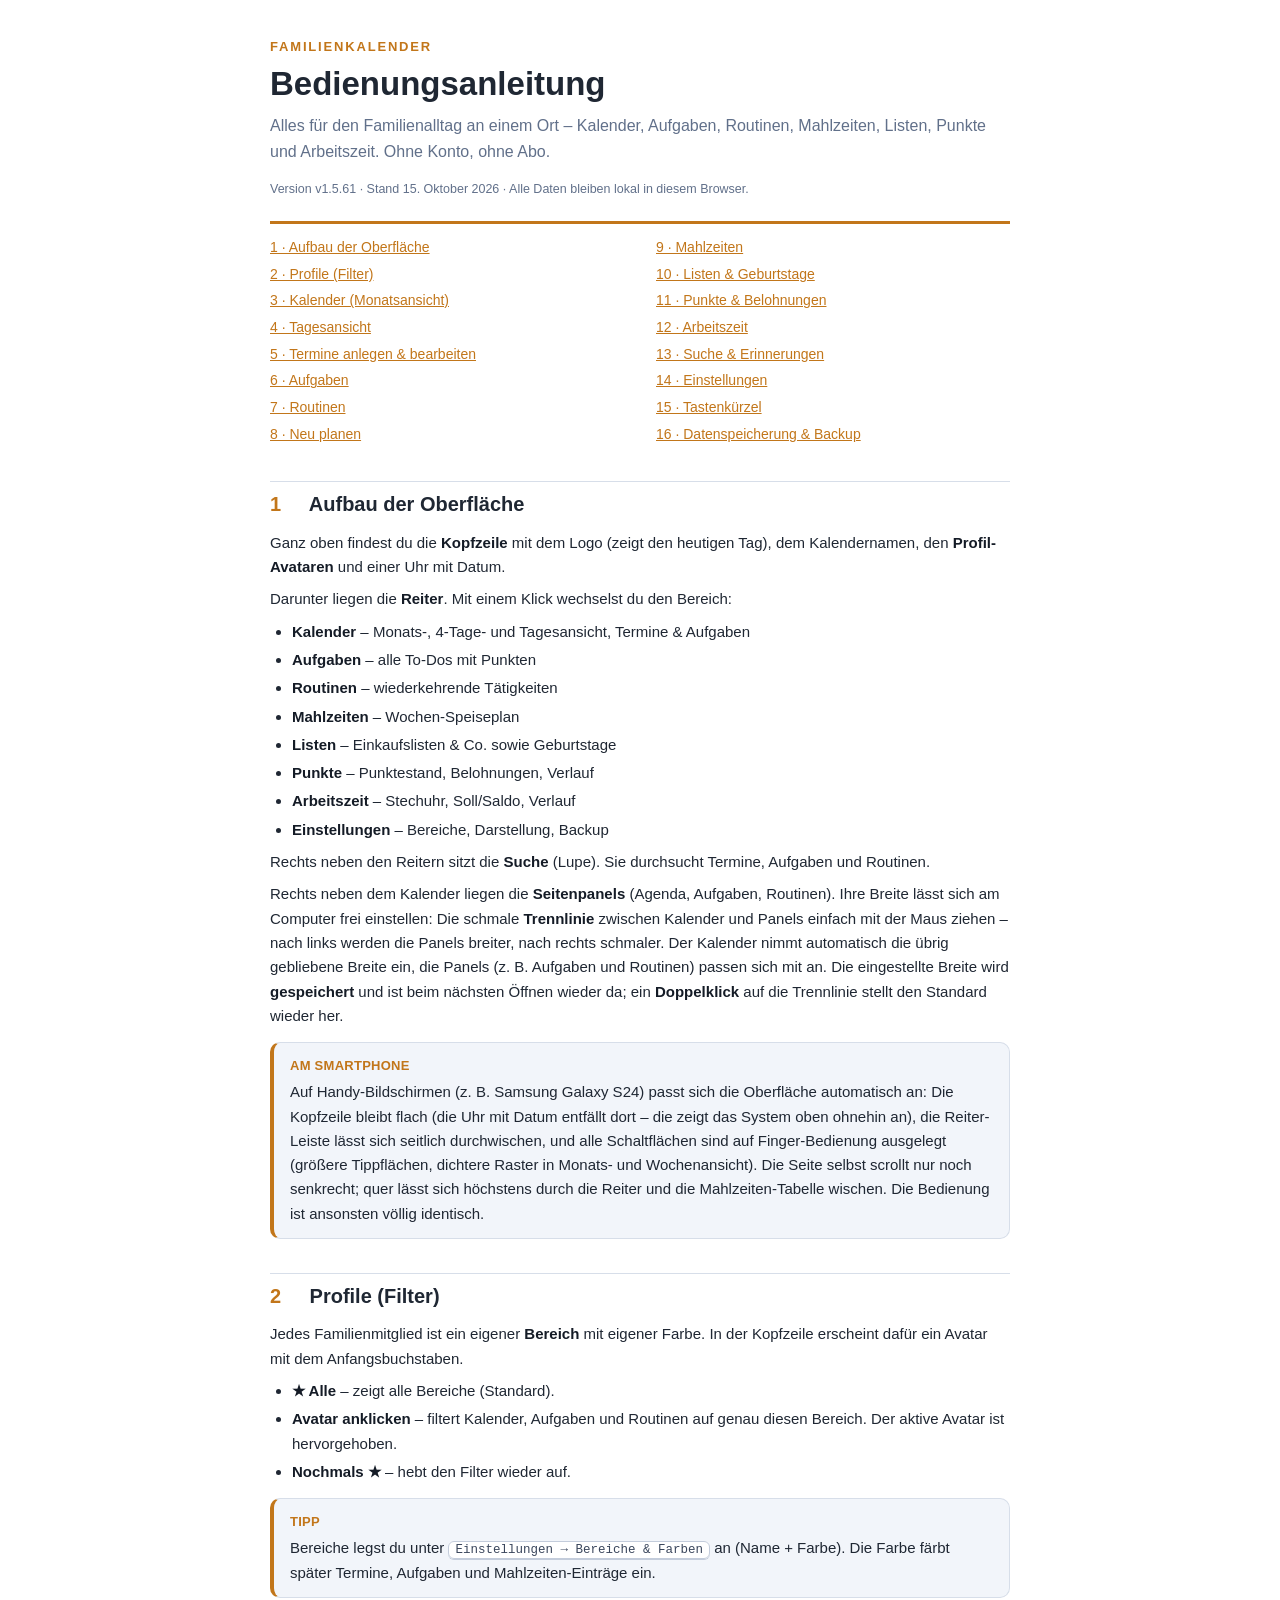
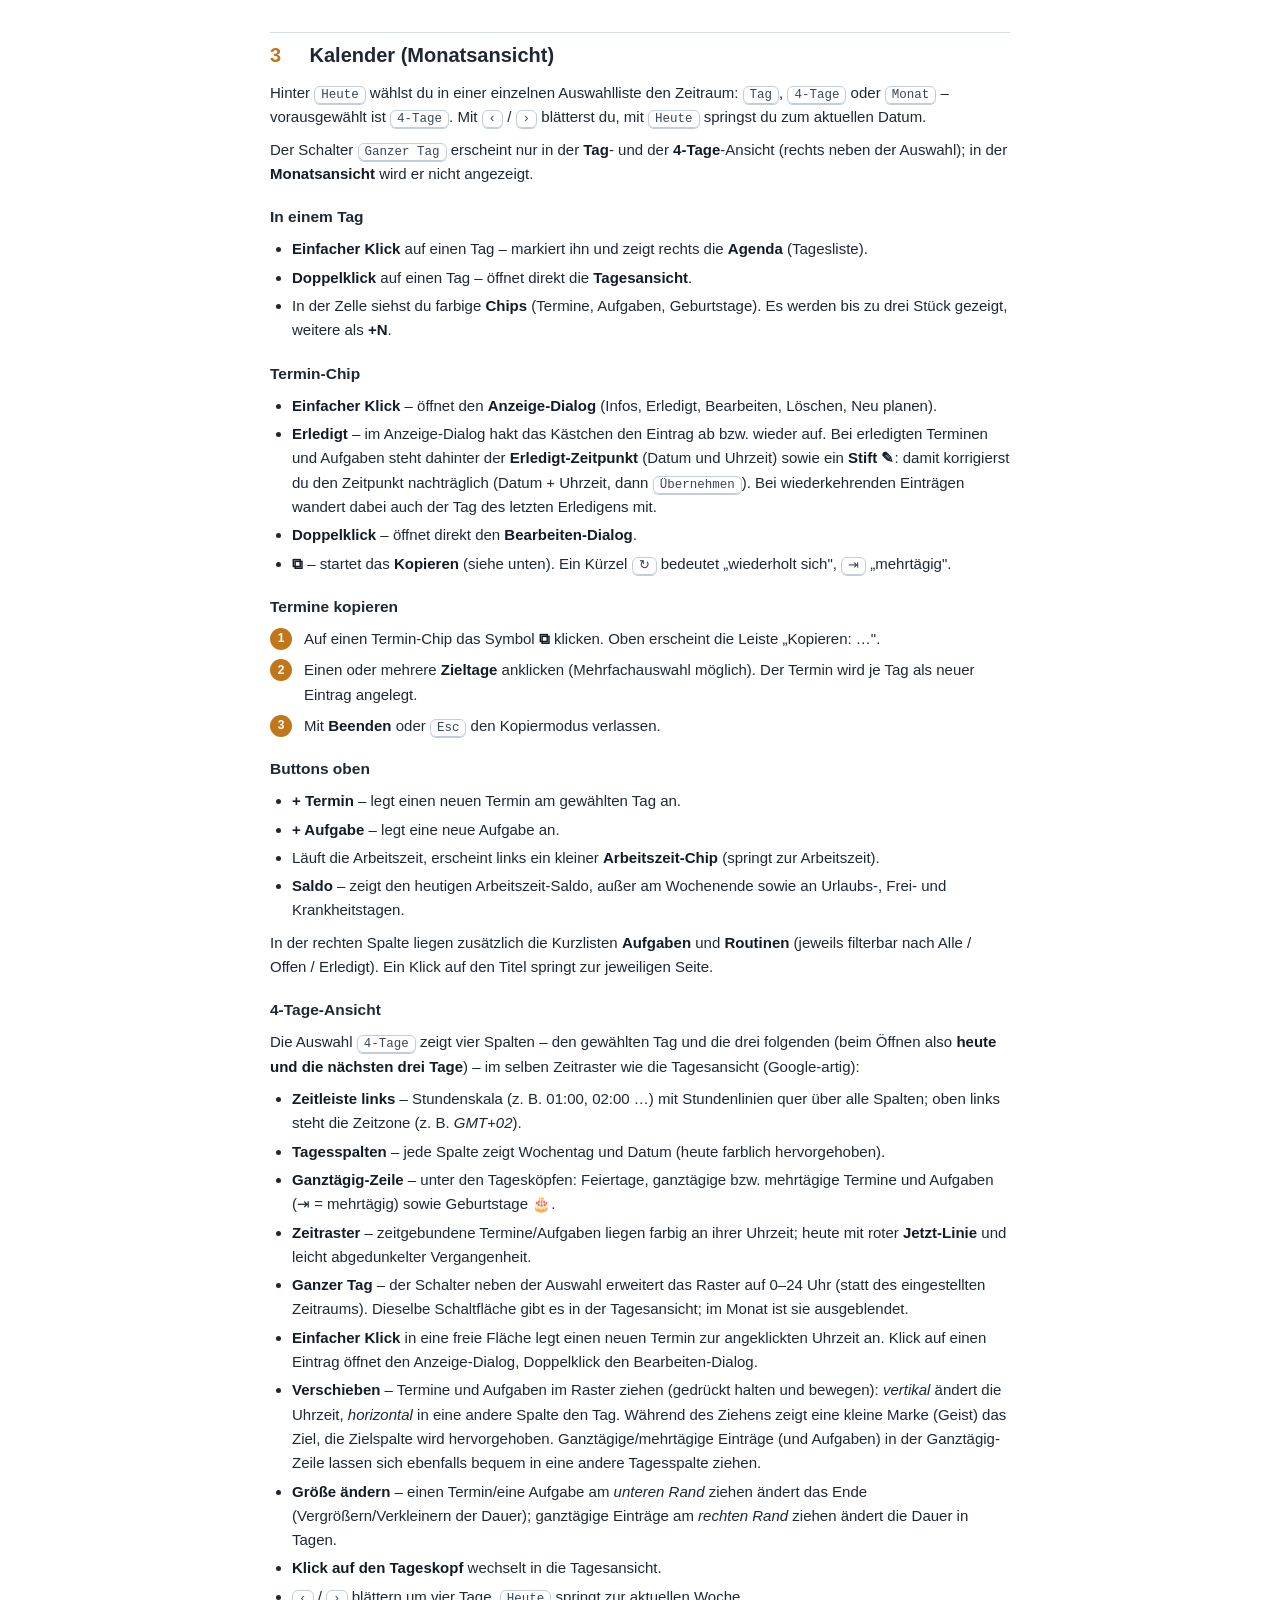
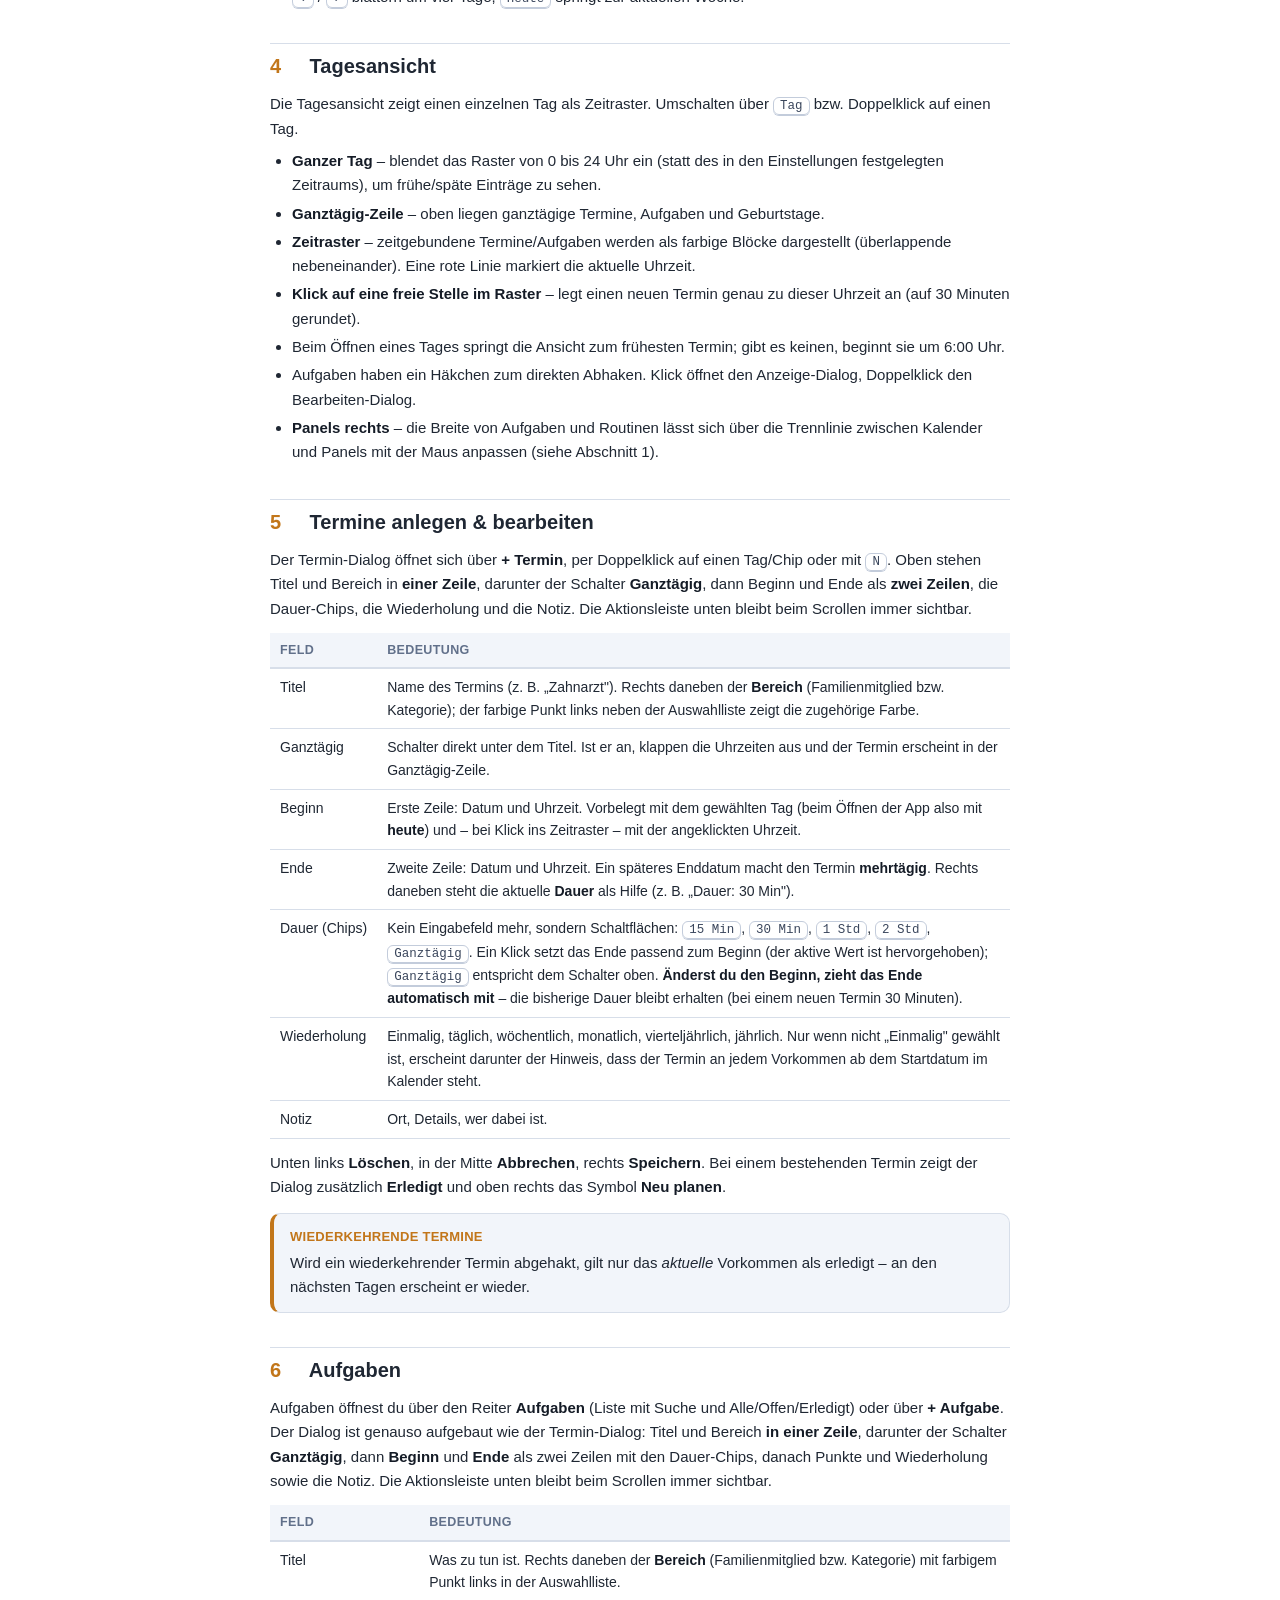
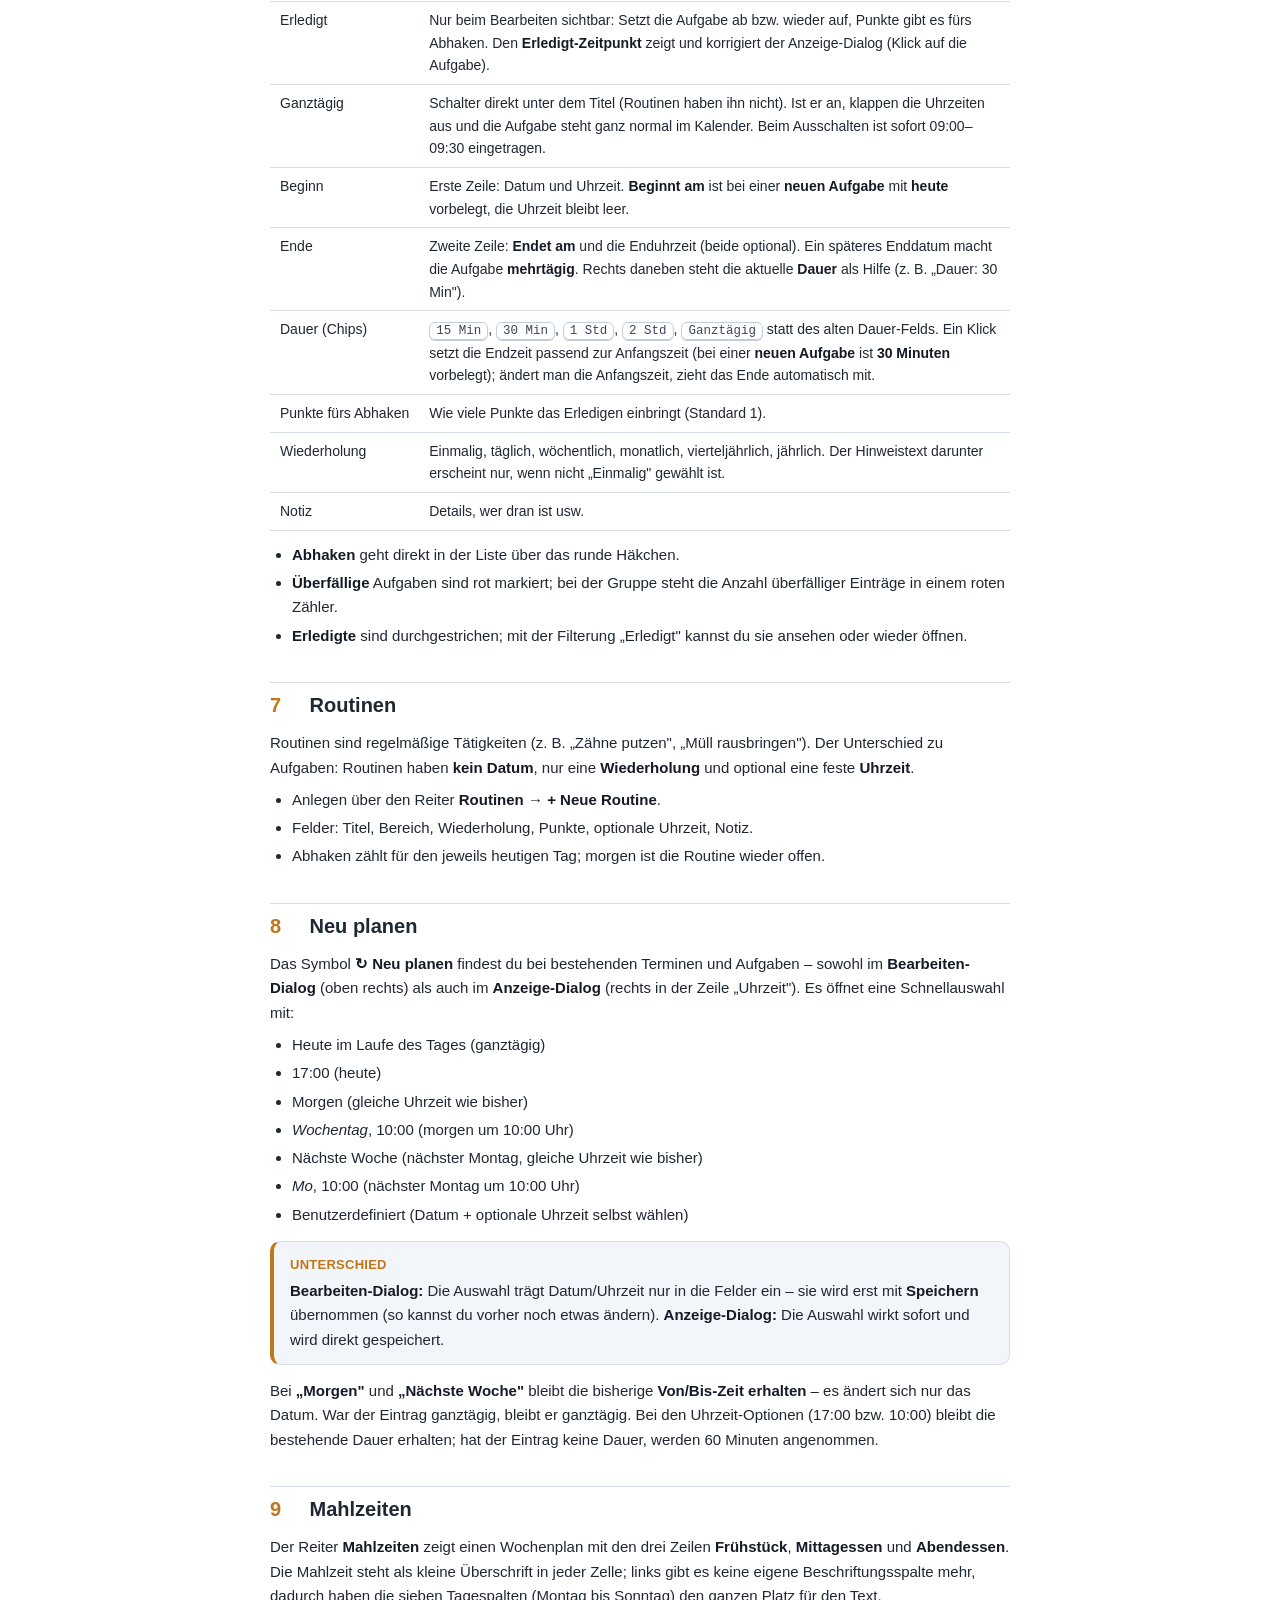
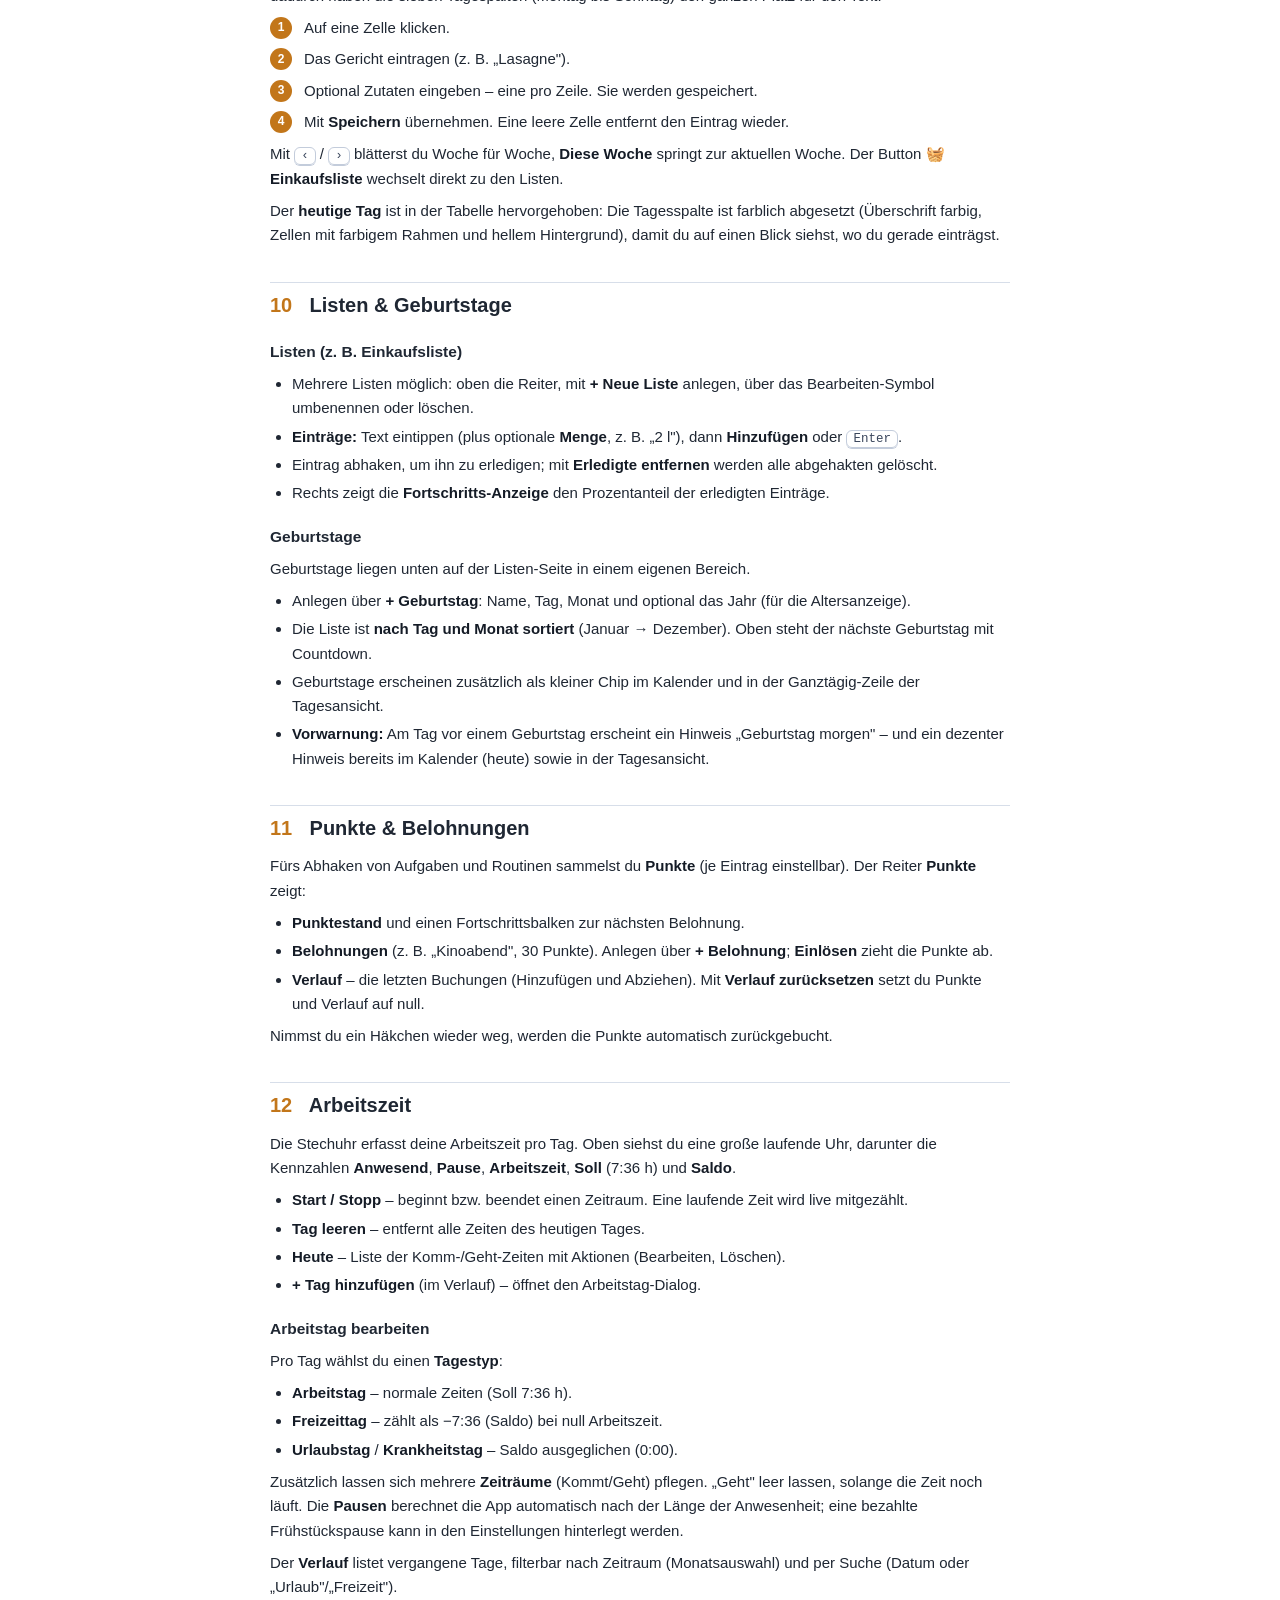
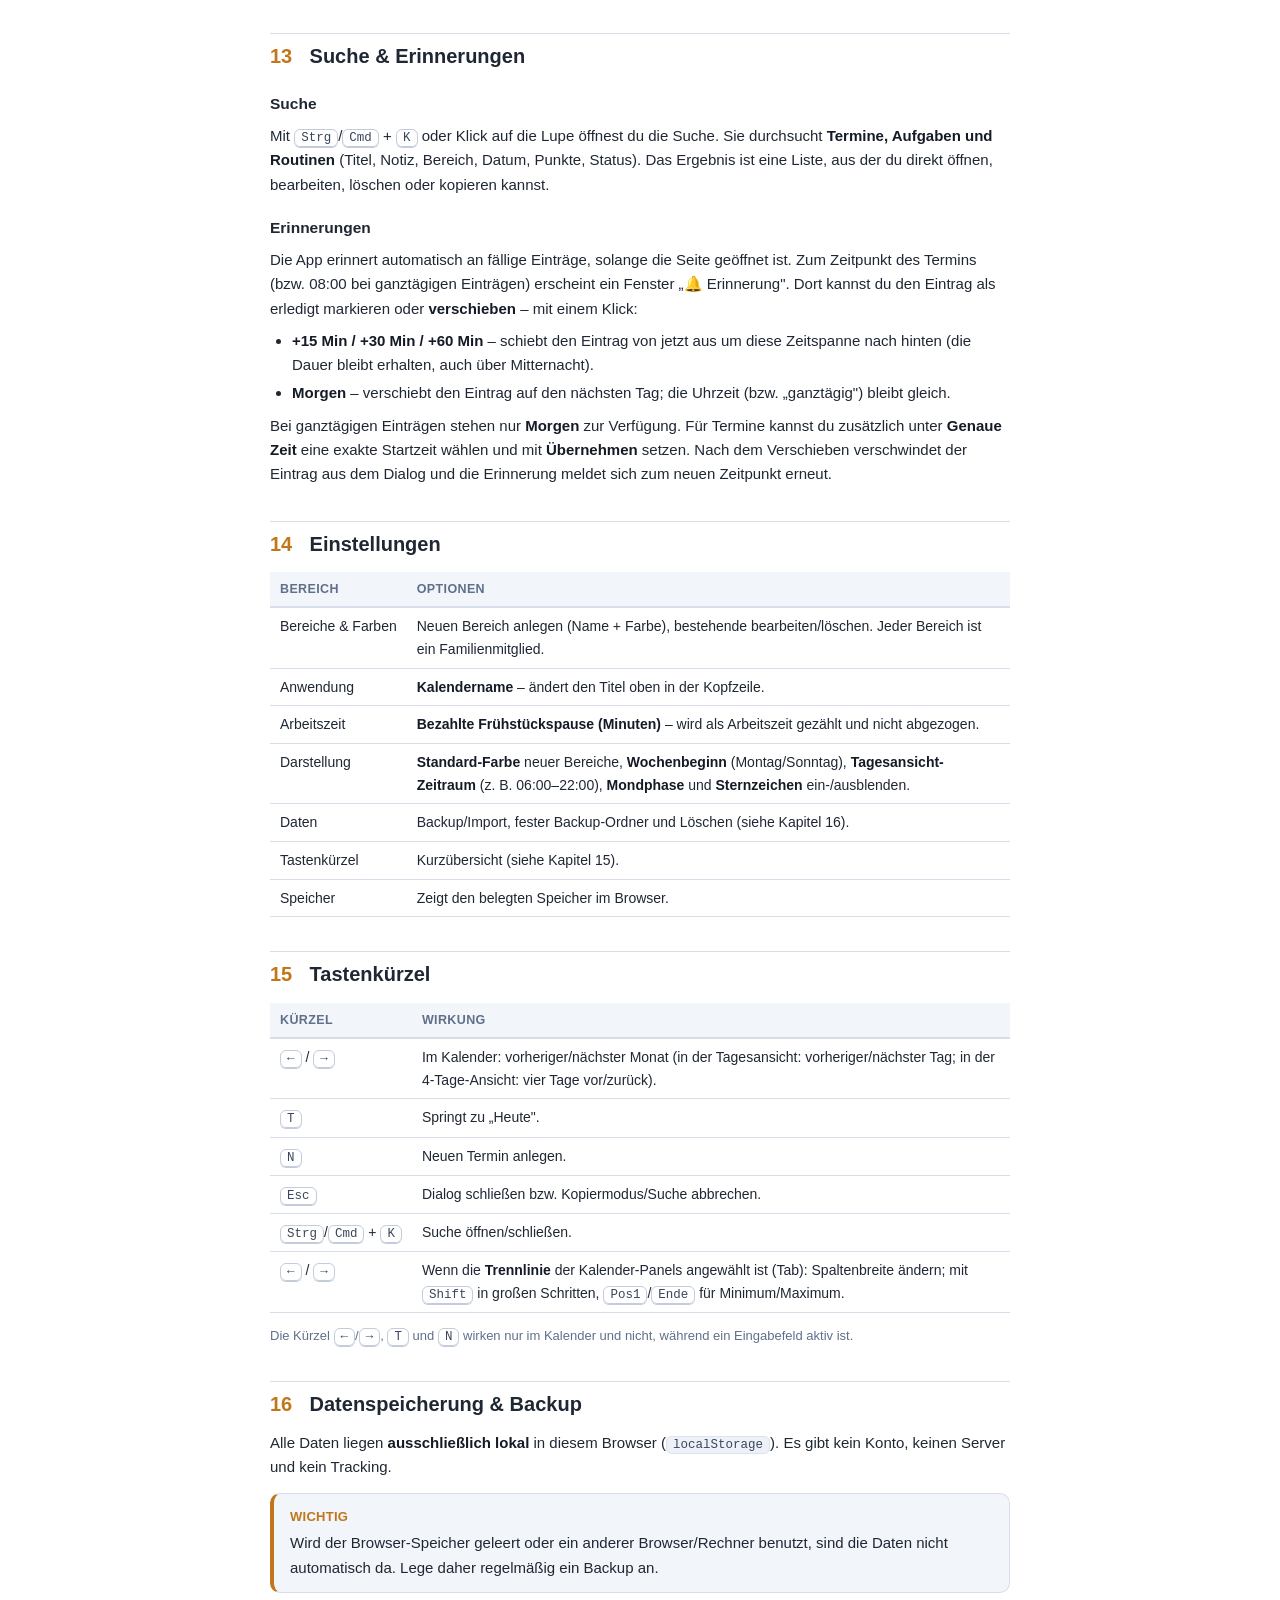
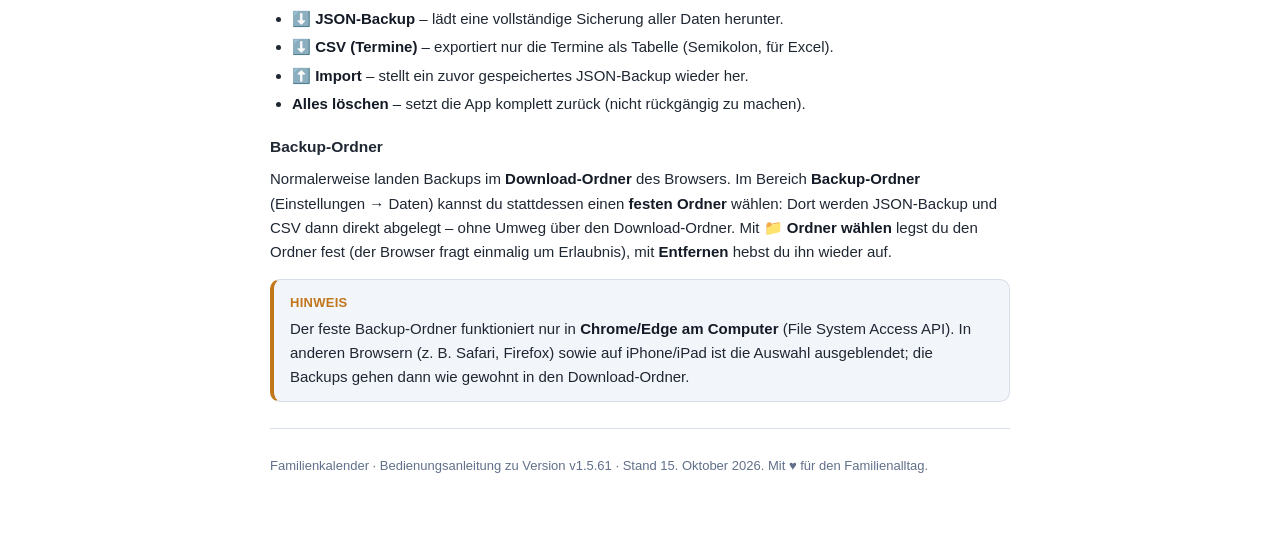
==== commit ba2a70c3: "v1.5.61: Breite der Kalender-Panels per Maus einstellbar (gespeichert) - Neue Trennlinie zwischen Ka" ====
--- a/Bedienungsanleitung.html
+++ b/Bedienungsanleitung.html
@@ -77,7 +77,7 @@
     <div class="kicker">Familienkalender</div>
     <h1>Bedienungsanleitung</h1>
     <p class="lead">Alles für den Familienalltag an einem Ort – Kalender, Aufgaben, Routinen, Mahlzeiten, Listen, Punkte und Arbeitszeit. Ohne Konto, ohne Abo.</p>
-    <div class="meta">Version v1.5.60 · Stand 15. Oktober 2026 · Alle Daten bleiben lokal in diesem Browser.</div>
+    <div class="meta">Version v1.5.61 · Stand 15. Oktober 2026 · Alle Daten bleiben lokal in diesem Browser.</div>
   </header>
 
   <nav class="toc">
@@ -113,6 +113,7 @@
     <li><strong>Einstellungen</strong> – Bereiche, Darstellung, Backup</li>
   </ul>
   <p>Rechts neben den Reitern sitzt die <strong>Suche</strong> (Lupe). Sie durchsucht Termine, Aufgaben und Routinen.</p>
+  <p>Rechts neben dem Kalender liegen die <strong>Seitenpanels</strong> (Agenda, Aufgaben, Routinen). Ihre Breite lässt sich am Computer frei einstellen: Die schmale <strong>Trennlinie</strong> zwischen Kalender und Panels einfach mit der Maus ziehen – nach links werden die Panels breiter, nach rechts schmaler. Der Kalender nimmt automatisch die übrig gebliebene Breite ein, die Panels (z.&nbsp;B. Aufgaben und Routinen) passen sich mit an. Die eingestellte Breite wird <strong>gespeichert</strong> und ist beim nächsten Öffnen wieder da; ein <strong>Doppelklick</strong> auf die Trennlinie stellt den Standard wieder her.</p>
   <div class="box">
     <div class="bt">Am Smartphone</div>
     <p>Auf Handy-Bildschirmen (z. B. Samsung Galaxy S24) passt sich die Oberfläche automatisch an: Die Kopfzeile bleibt flach (die Uhr mit Datum entfällt dort – die zeigt das System oben ohnehin an), die Reiter-Leiste lässt sich seitlich durchwischen, und alle Schaltflächen sind auf Finger-Bedienung ausgelegt (größere Tippflächen, dichtere Raster in Monats- und Wochenansicht). Die Seite selbst scrollt nur noch senkrecht; quer lässt sich höchstens durch die Reiter und die Mahlzeiten-Tabelle wischen. Die Bedienung ist ansonsten völlig identisch.</p>
@@ -185,6 +186,7 @@
     <li><strong>Klick auf eine freie Stelle im Raster</strong> – legt einen neuen Termin genau zu dieser Uhrzeit an (auf 30 Minuten gerundet).</li>
     <li>Beim Öffnen eines Tages springt die Ansicht zum frühesten Termin; gibt es keinen, beginnt sie um 6:00 Uhr.</li>
     <li>Aufgaben haben ein Häkchen zum direkten Abhaken. Klick öffnet den Anzeige-Dialog, Doppelklick den Bearbeiten-Dialog.</li>
+    <li><strong>Panels rechts</strong> – die Breite von Aufgaben und Routinen lässt sich über die Trennlinie zwischen Kalender und Panels mit der Maus anpassen (siehe Abschnitt 1).</li>
   </ul>
 
   <h2 id="s5"><span class="n">5</span> Termine anlegen &amp; bearbeiten</h2>
@@ -343,6 +345,7 @@
       <tr><td><span class="kbd">N</span></td><td>Neuen Termin anlegen.</td></tr>
       <tr><td><span class="kbd">Esc</span></td><td>Dialog schließen bzw. Kopiermodus/Suche abbrechen.</td></tr>
       <tr><td><span class="kbd">Strg</span>/<span class="kbd">Cmd</span> + <span class="kbd">K</span></td><td>Suche öffnen/schließen.</td></tr>
+      <tr><td><span class="kbd">←</span> / <span class="kbd">→</span></td><td>Wenn die <strong>Trennlinie</strong> der Kalender-Panels angewählt ist (Tab): Spaltenbreite ändern; mit <span class="kbd">Shift</span> in großen Schritten, <span class="kbd">Pos1</span>/<span class="kbd">Ende</span> für Minimum/Maximum.</td></tr>
     </tbody>
   </table>
   <p class="small">Die Kürzel <span class="kbd">←</span>/<span class="kbd">→</span>, <span class="kbd">T</span> und <span class="kbd">N</span> wirken nur im Kalender und nicht, während ein Eingabefeld aktiv ist.</p>
@@ -367,7 +370,7 @@
   </div>
 
   <hr>
-  <p class="small">Familienkalender · Bedienungsanleitung zu Version v1.5.60 · Stand 15. Oktober 2026. Mit ♥ für den Familienalltag.</p>
+  <p class="small">Familienkalender · Bedienungsanleitung zu Version v1.5.61 · Stand 15. Oktober 2026. Mit ♥ für den Familienalltag.</p>
 
 </div>
 </body>
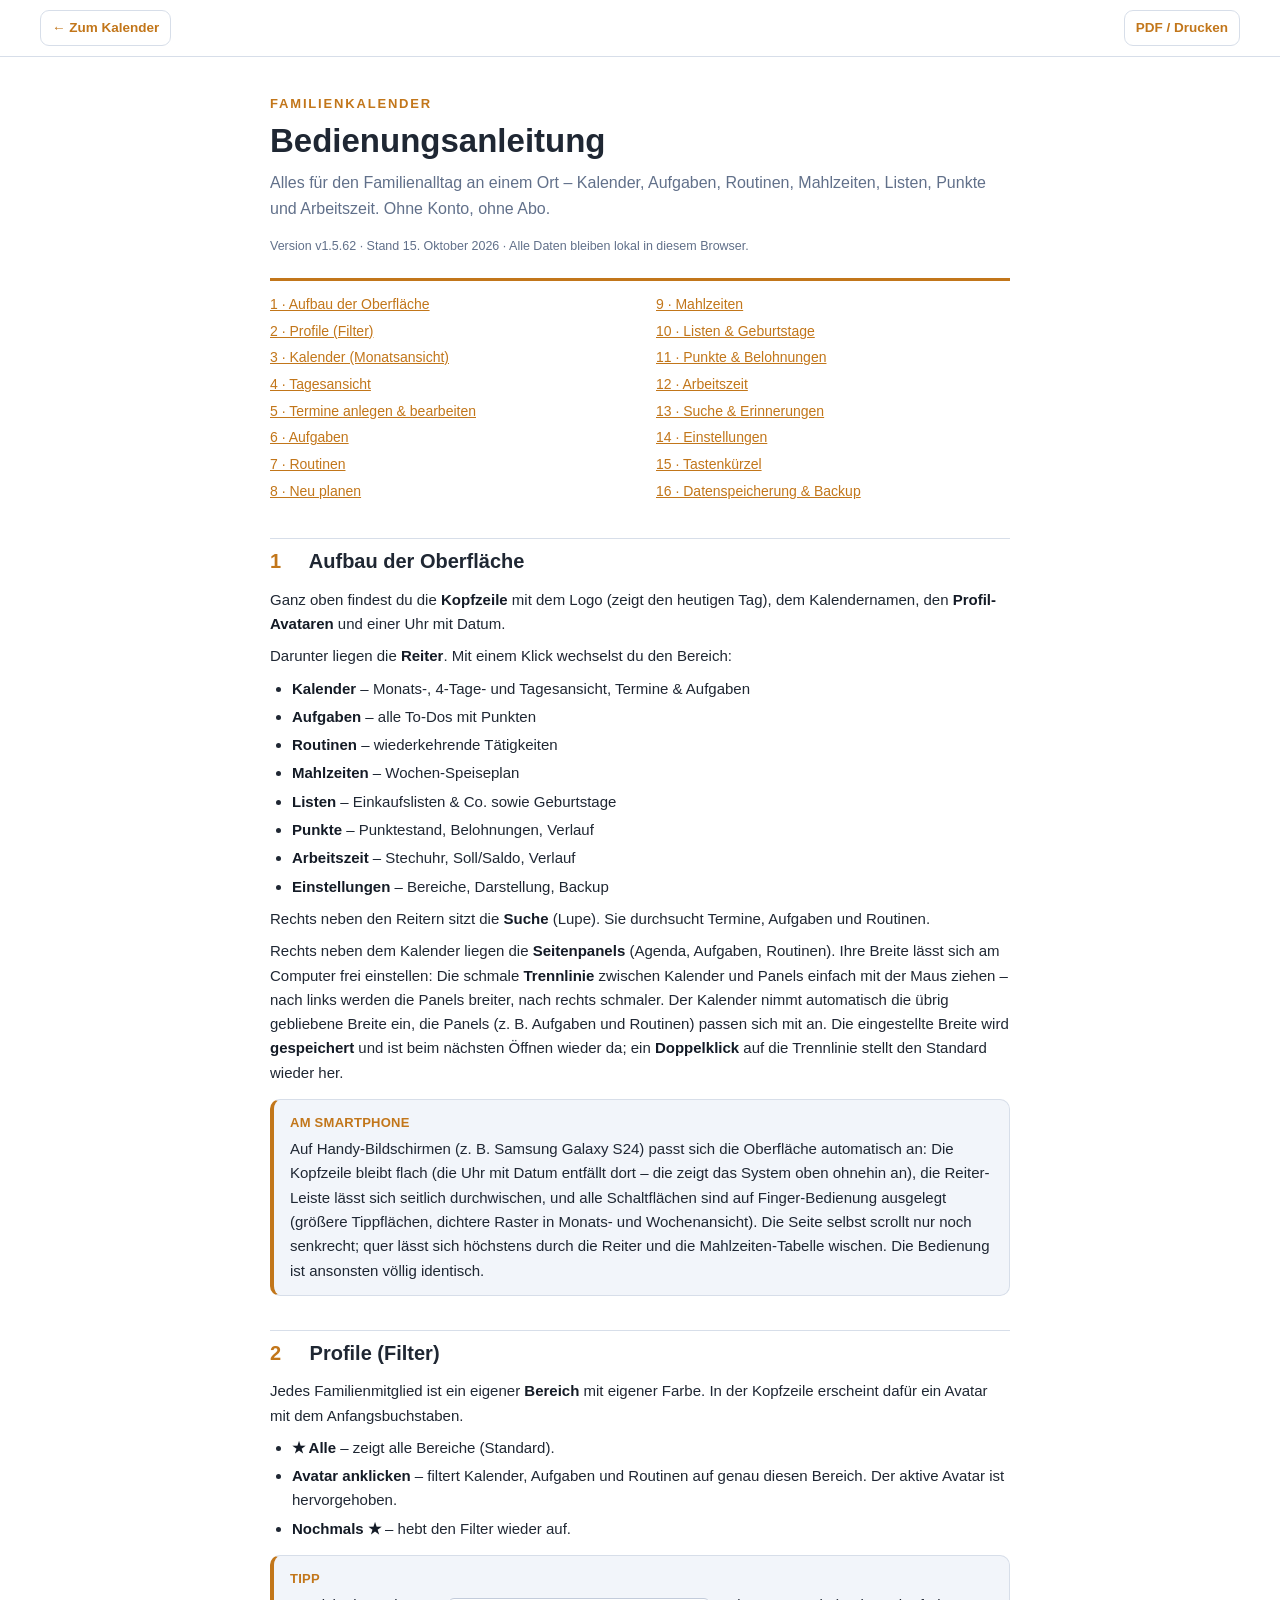
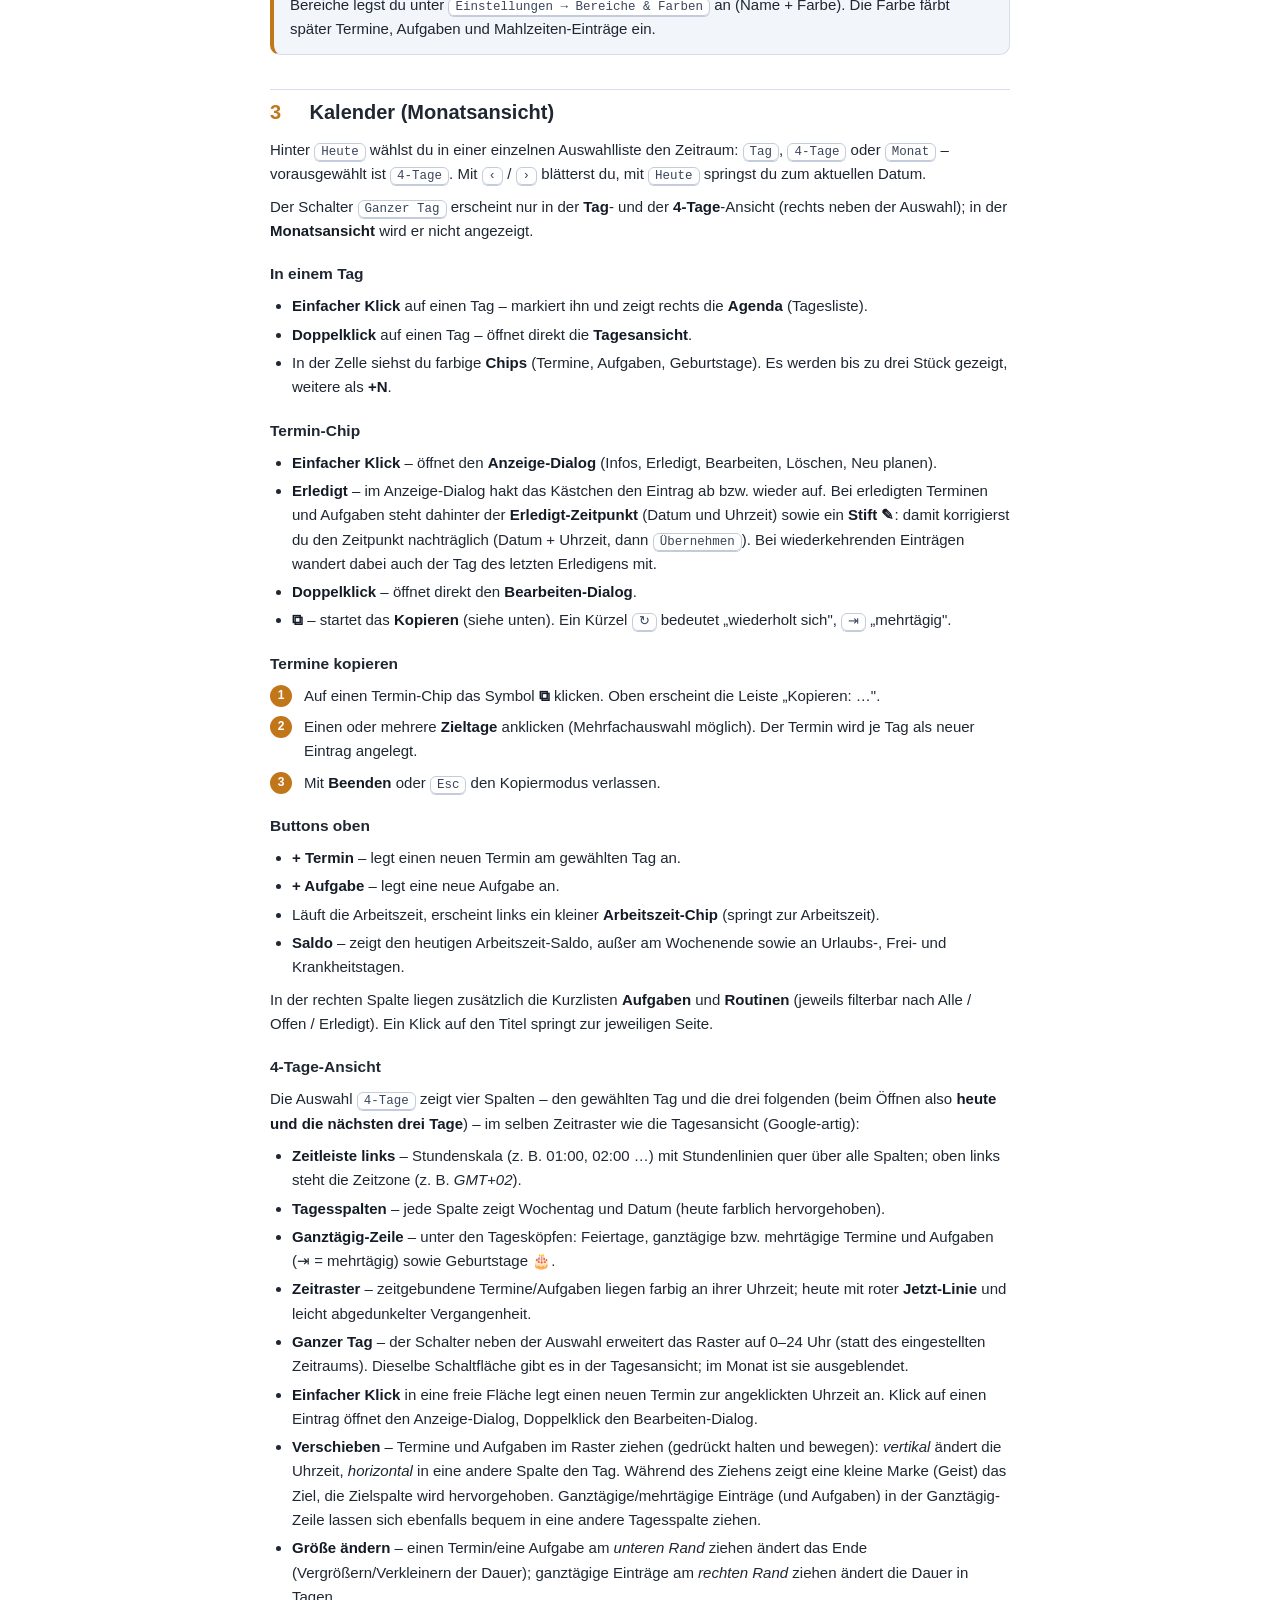
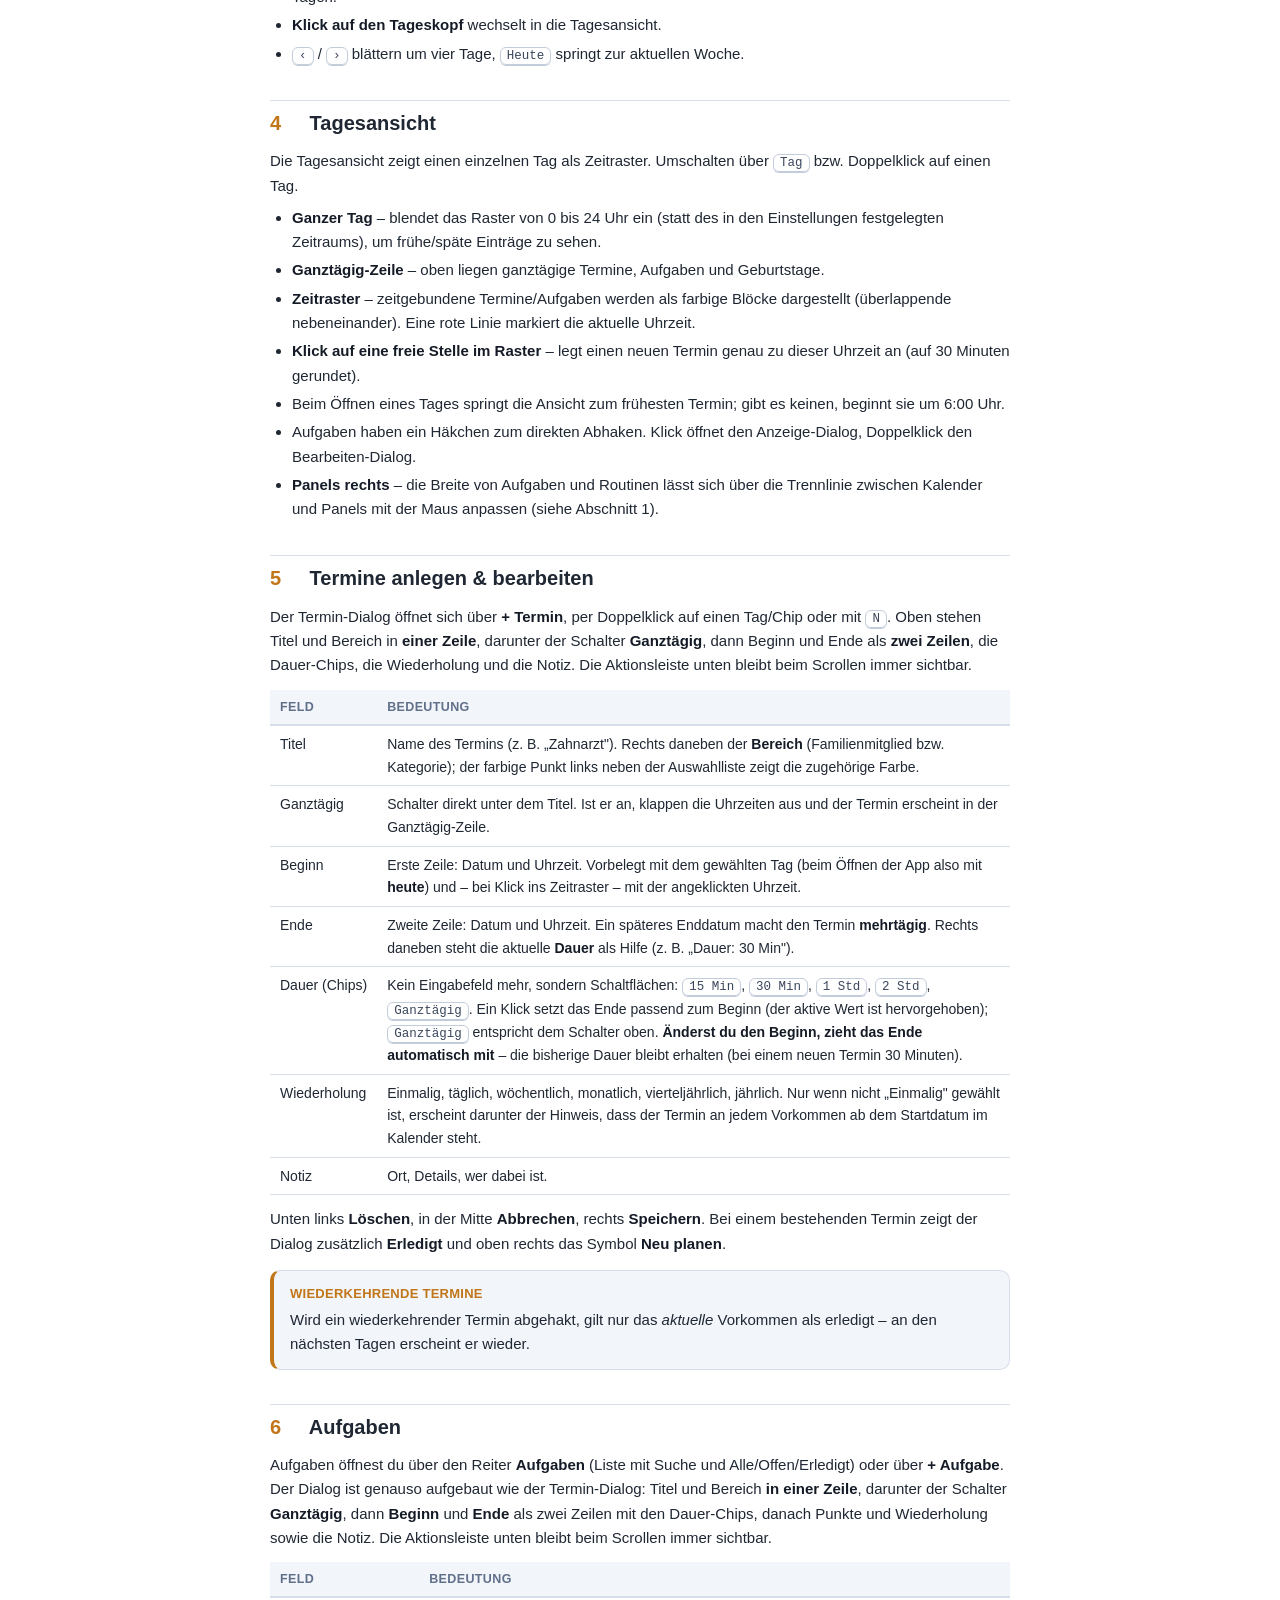
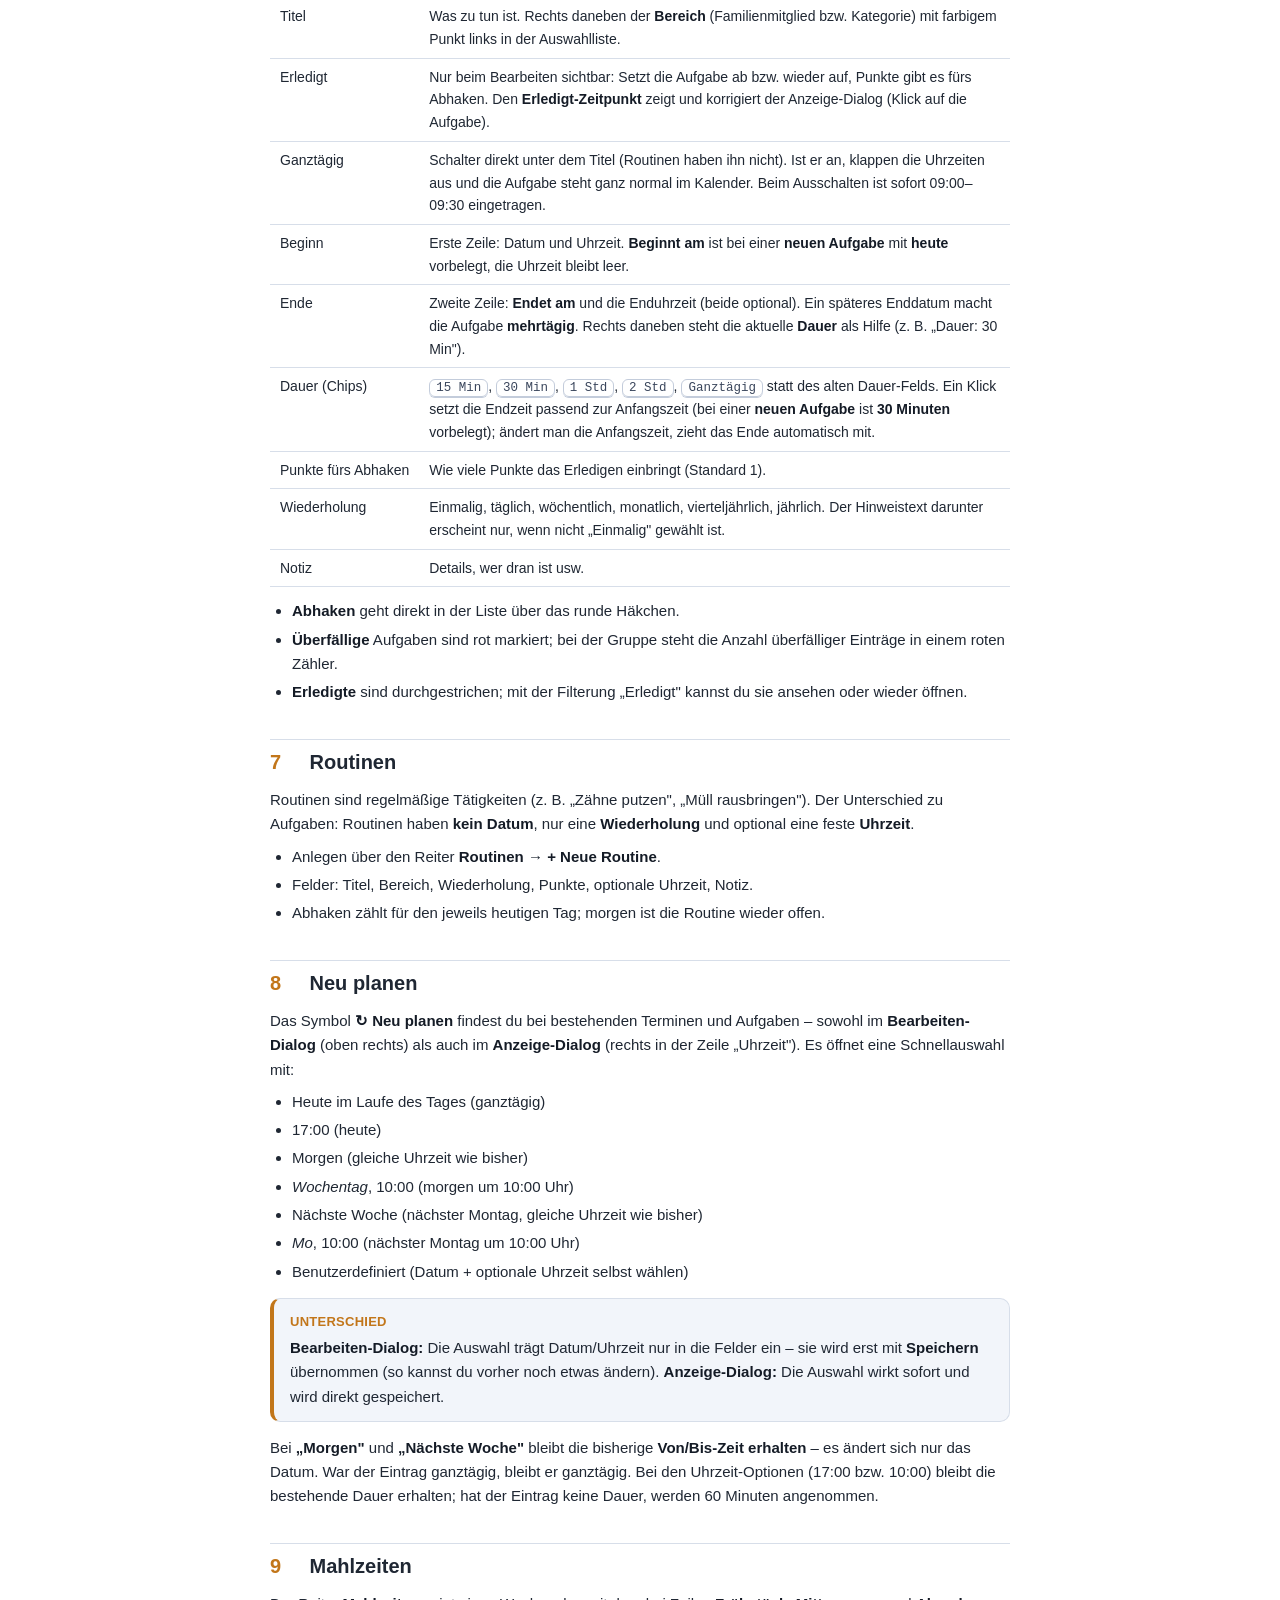
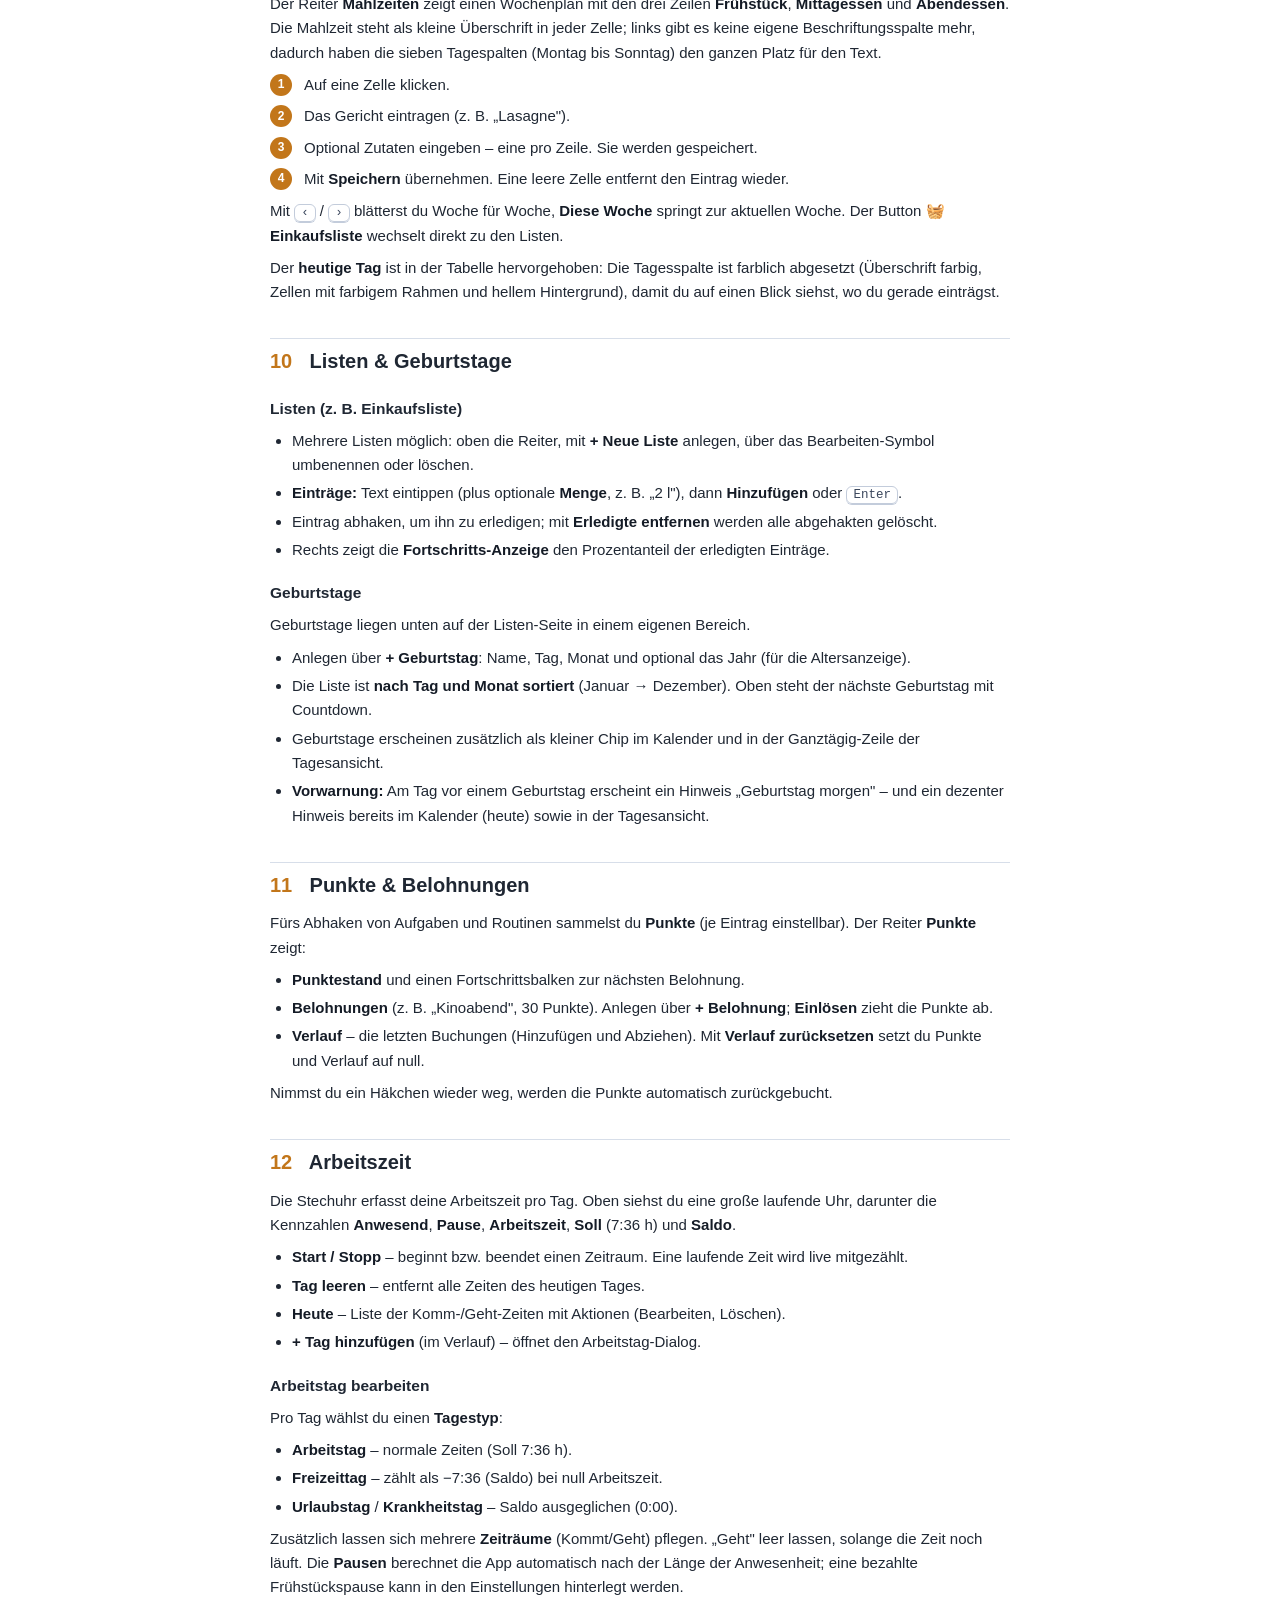
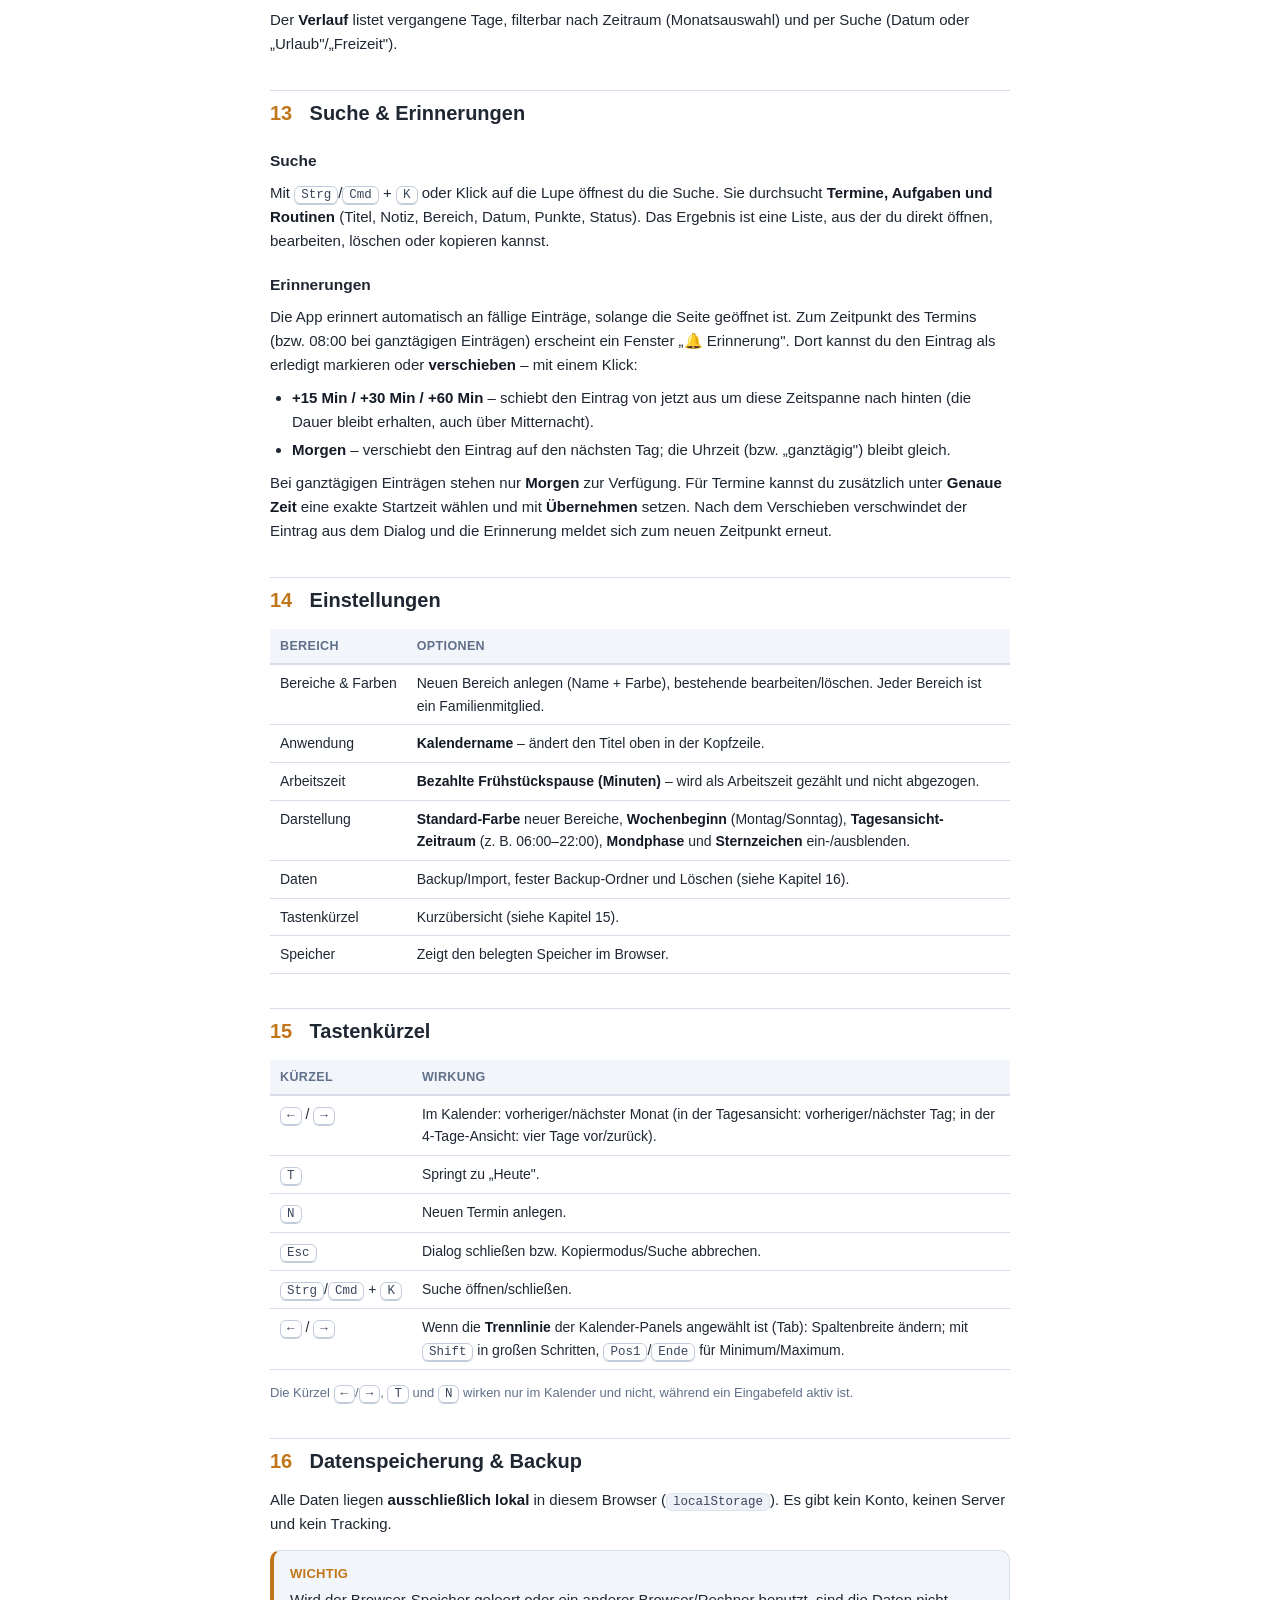
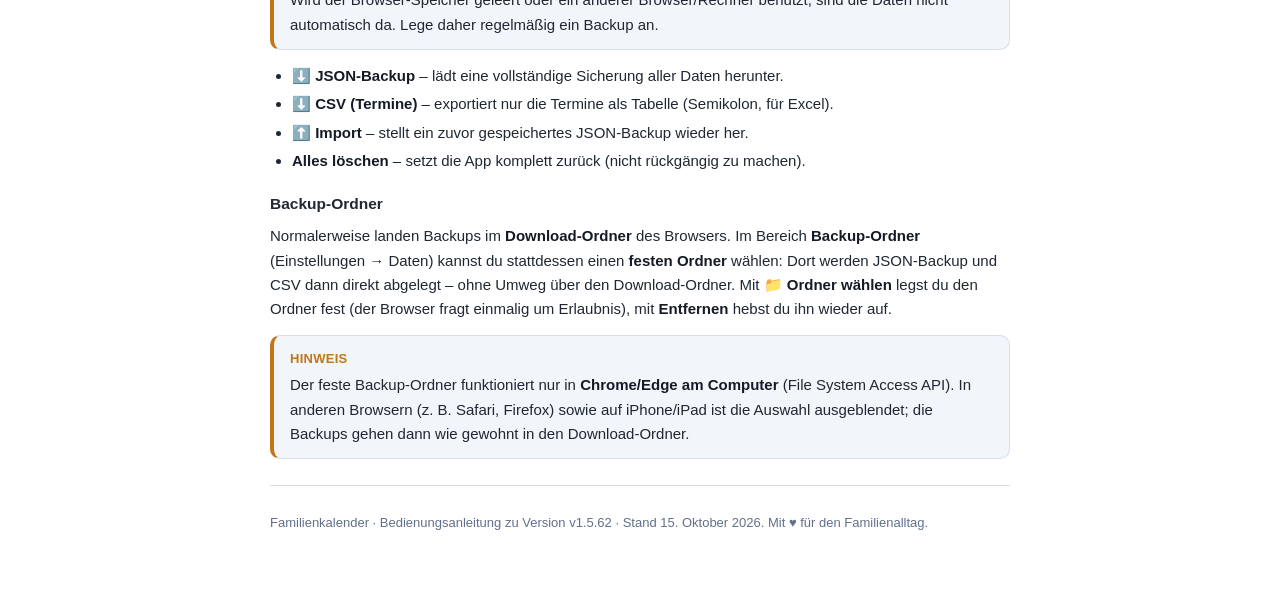
==== commit 94828027: "v1.5.62: Fusszeilen-Link oeffnet die Bedienungsanleitung als HTML-Seite - Der Link "Bedienungsanleit" ====
--- a/Bedienungsanleitung.html
+++ b/Bedienungsanleitung.html
@@ -22,7 +22,23 @@
     h2,h3{break-after:avoid}
     .box,table,li{break-inside:avoid}
     a{color:inherit;text-decoration:none}
-  }
+    .topbar{display:none!important}
+  }
+
+  /* Schmale Leiste oben – nur am Bildschirm (im PDF ausgeblendet). */
+  .topbar{
+    position:sticky;top:0;z-index:5;display:flex;gap:10px;align-items:center;justify-content:space-between;
+    padding:10px 40px;background:rgba(255,255,255,.94);
+    -webkit-backdrop-filter:blur(8px);backdrop-filter:blur(8px);
+    border-bottom:1px solid var(--line);font-size:13.5px;
+  }
+  .topbar a{
+    display:inline-flex;align-items:center;gap:6px;text-decoration:none;font-weight:600;
+    border:1px solid var(--line);border-radius:9px;padding:6px 11px;background:#fff;transition:.12s;
+  }
+  .topbar a:hover{border-color:var(--accent);color:var(--accent)}
+  /* Sprungziele des Inhaltsverzeichnisses nicht unter der Leiste verstecken. */
+  h2[id]{scroll-margin-top:64px}
 
   .cover{border-bottom:3px solid var(--accent);padding-bottom:22px;margin-bottom:8px}
   .cover .kicker{font-size:13px;font-weight:700;letter-spacing:.14em;text-transform:uppercase;color:var(--accent)}
@@ -68,16 +84,35 @@
   .toc a{display:block;padding:2px 0}
   hr{border:0;border-top:1px solid var(--line);margin:26px 0}
   .small{font-size:13px;color:var(--muted)}
+
+  /* Handy/Schmalansicht: kleinere Ränder, Tabellen dürfen umbrechen.
+     Steht bewusst am Ende, damit die Regeln die Grundregeln oben überschreiben. */
+  @media screen and (max-width:700px){
+    .page{padding:22px 16px 44px}
+    .topbar{padding:9px 16px}
+    .cover h1{font-size:26px}
+    .cover .lead{font-size:15px}
+    h2{font-size:18px;margin:28px 0 10px}
+    .toc{columns:1}
+    table{font-size:13px}
+    th,td{padding:6px 8px}
+    td:first-child{white-space:normal}
+    ul,ol{padding-left:20px}
+  }
 </style>
 </head>
 <body>
+<div class="topbar">
+  <a href="index.html">← Zum Kalender</a>
+  <a href="Bedienungsanleitung.pdf" target="_blank" rel="noopener">PDF / Drucken</a>
+</div>
 <div class="page">
 
   <header class="cover">
     <div class="kicker">Familienkalender</div>
     <h1>Bedienungsanleitung</h1>
     <p class="lead">Alles für den Familienalltag an einem Ort – Kalender, Aufgaben, Routinen, Mahlzeiten, Listen, Punkte und Arbeitszeit. Ohne Konto, ohne Abo.</p>
-    <div class="meta">Version v1.5.61 · Stand 15. Oktober 2026 · Alle Daten bleiben lokal in diesem Browser.</div>
+    <div class="meta">Version v1.5.62 · Stand 15. Oktober 2026 · Alle Daten bleiben lokal in diesem Browser.</div>
   </header>
 
   <nav class="toc">
@@ -370,7 +405,7 @@
   </div>
 
   <hr>
-  <p class="small">Familienkalender · Bedienungsanleitung zu Version v1.5.61 · Stand 15. Oktober 2026. Mit ♥ für den Familienalltag.</p>
+  <p class="small">Familienkalender · Bedienungsanleitung zu Version v1.5.62 · Stand 15. Oktober 2026. Mit ♥ für den Familienalltag.</p>
 
 </div>
 </body>
